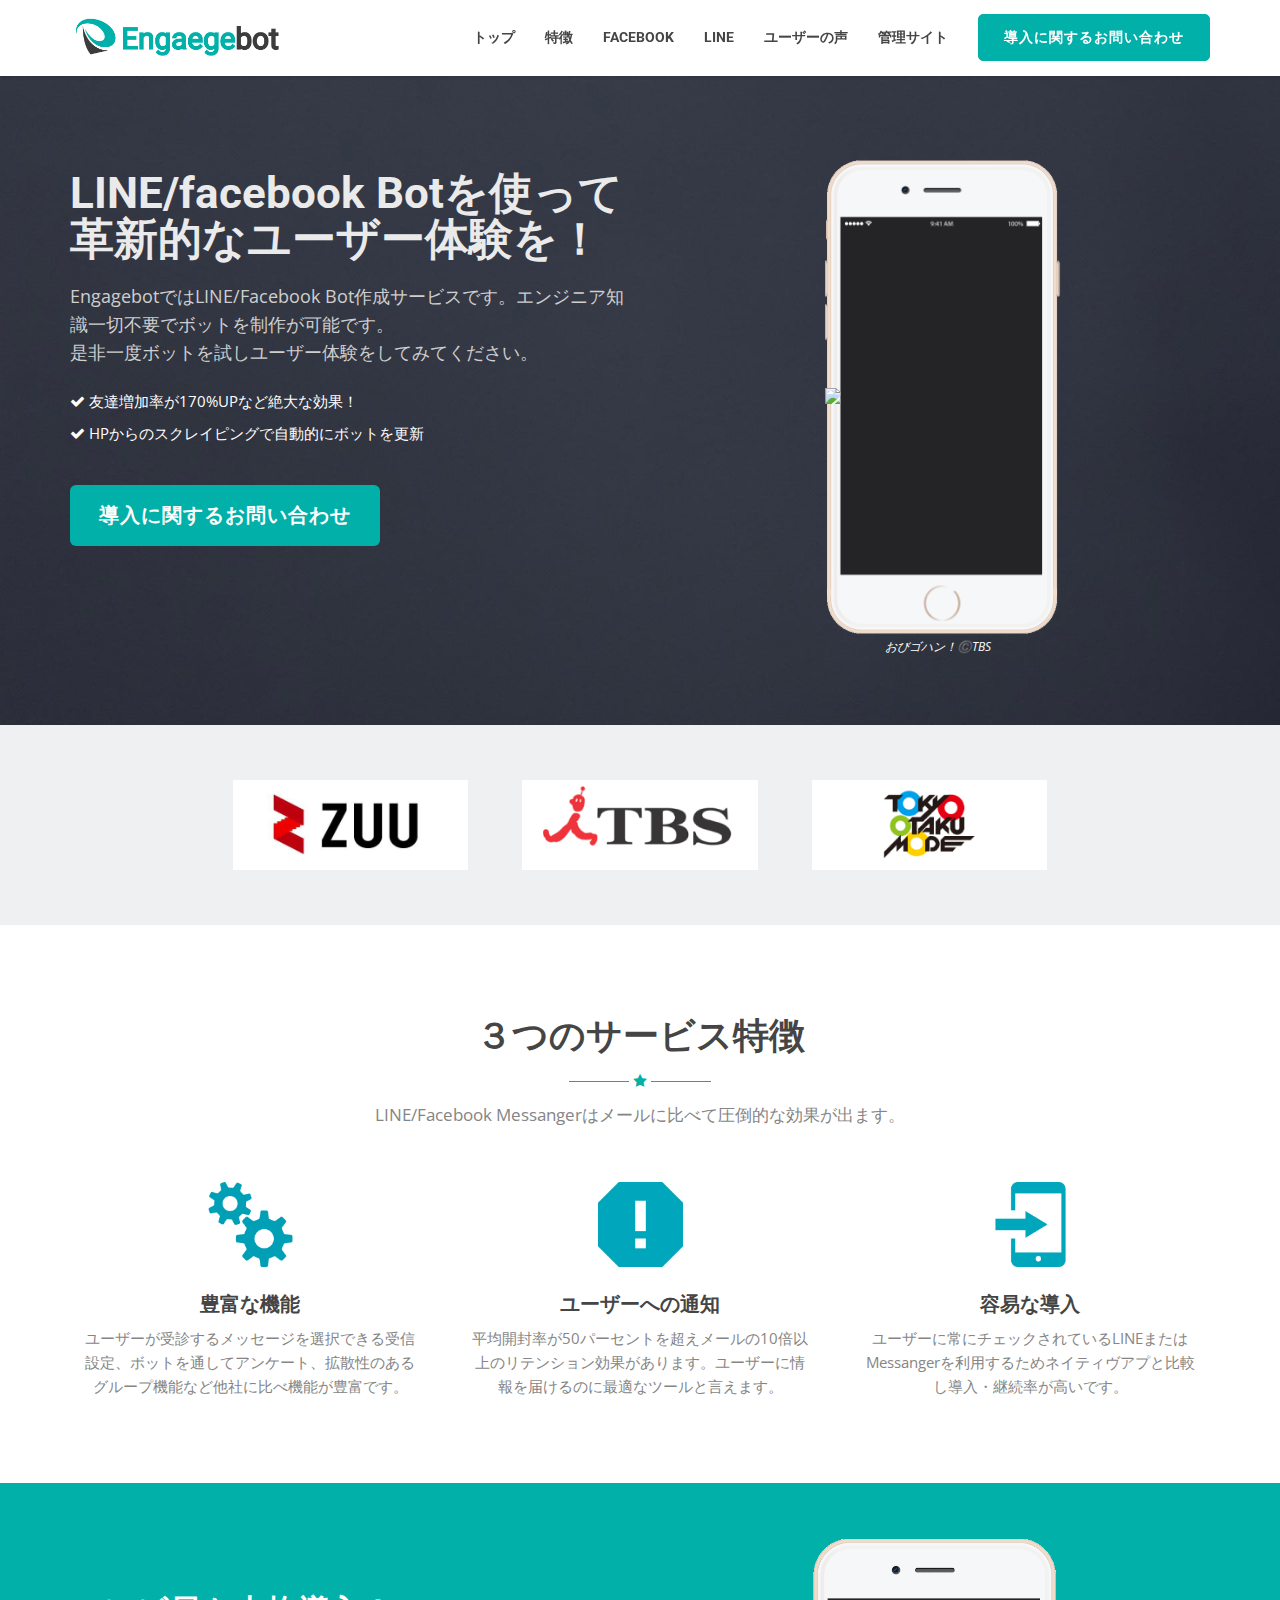
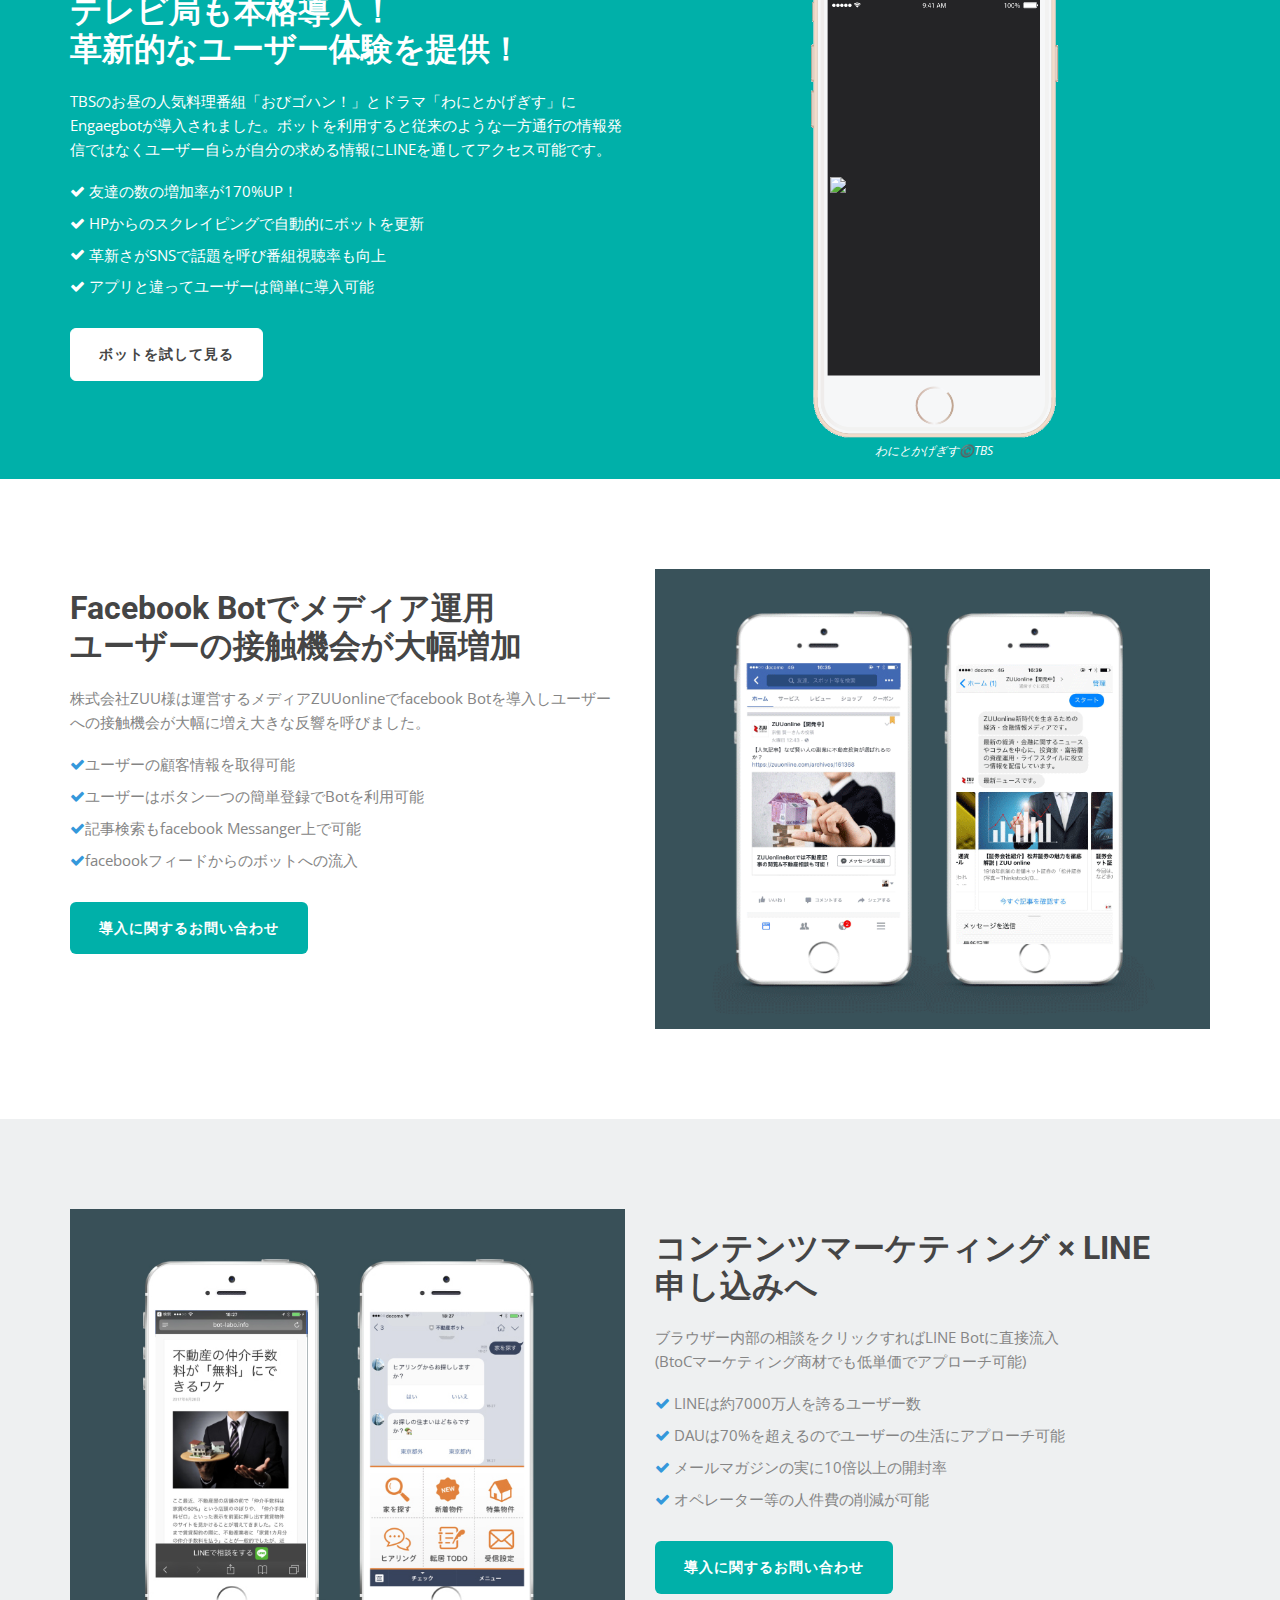
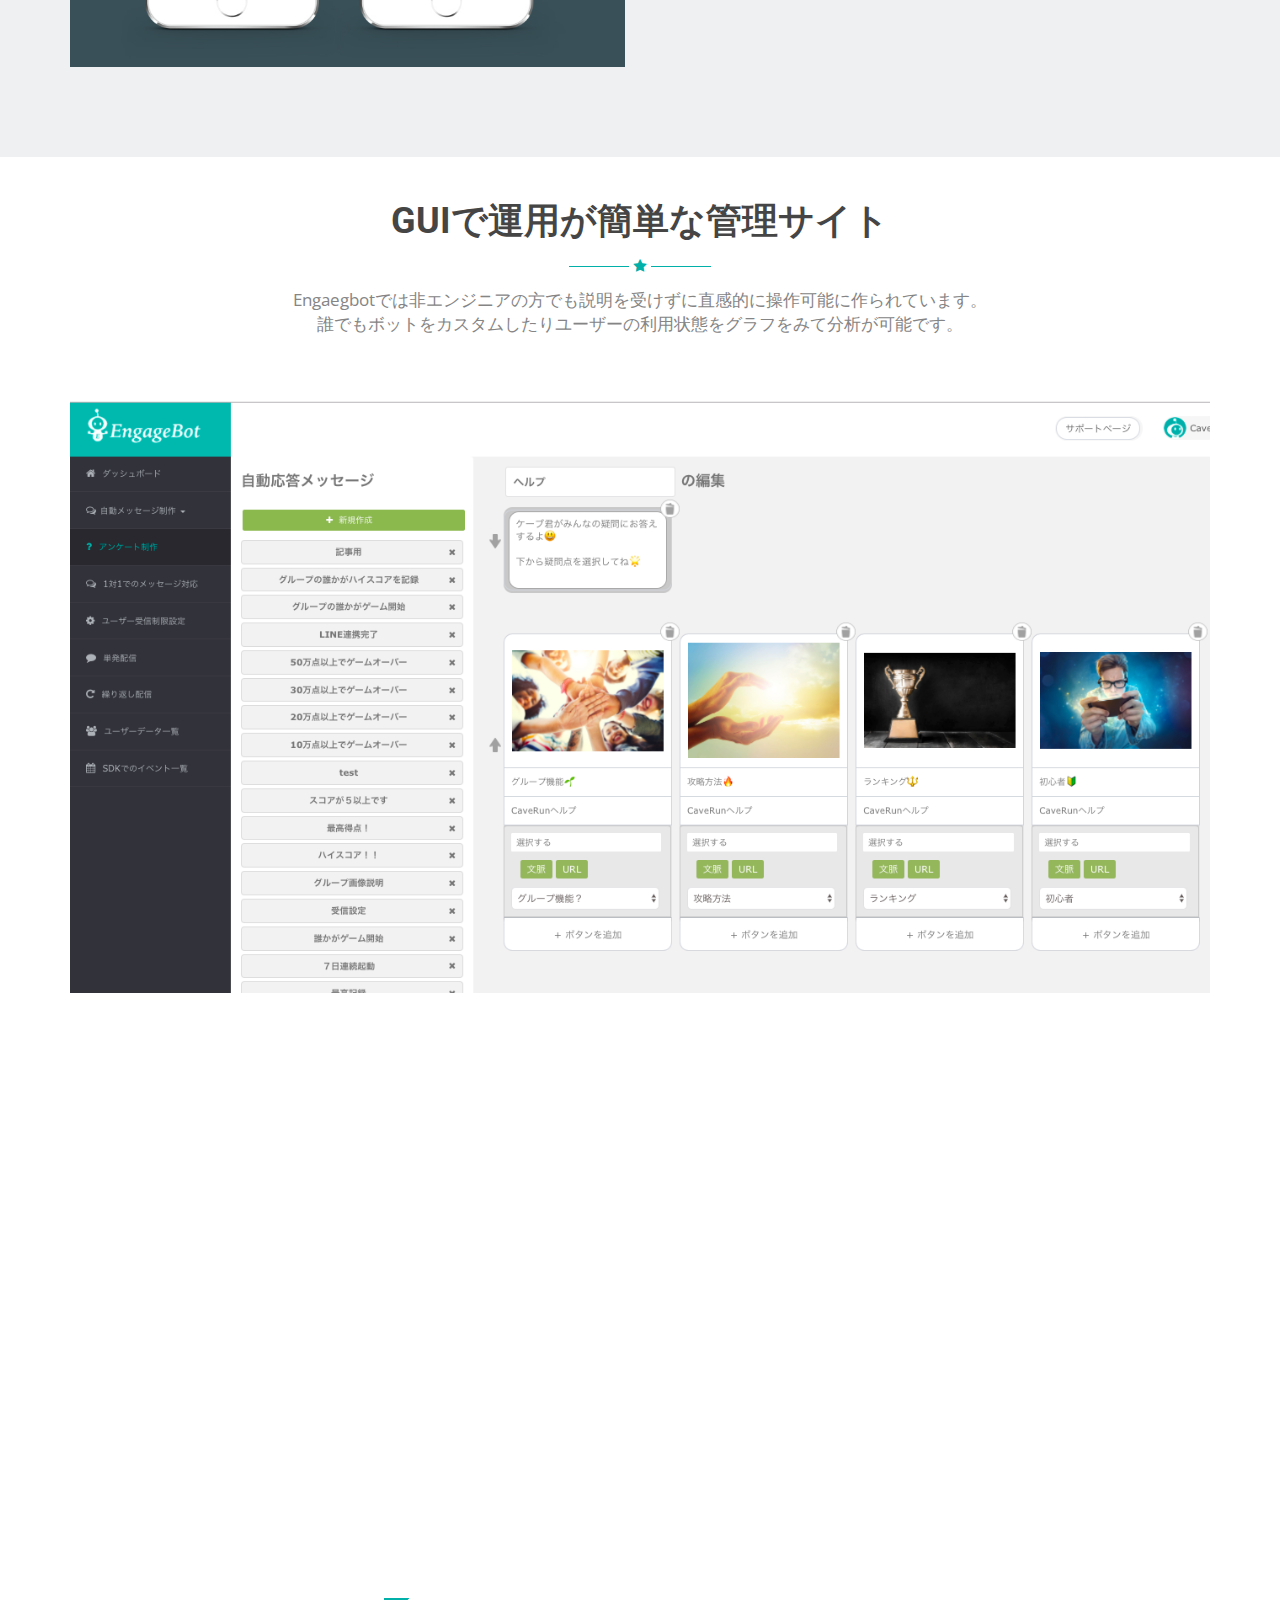
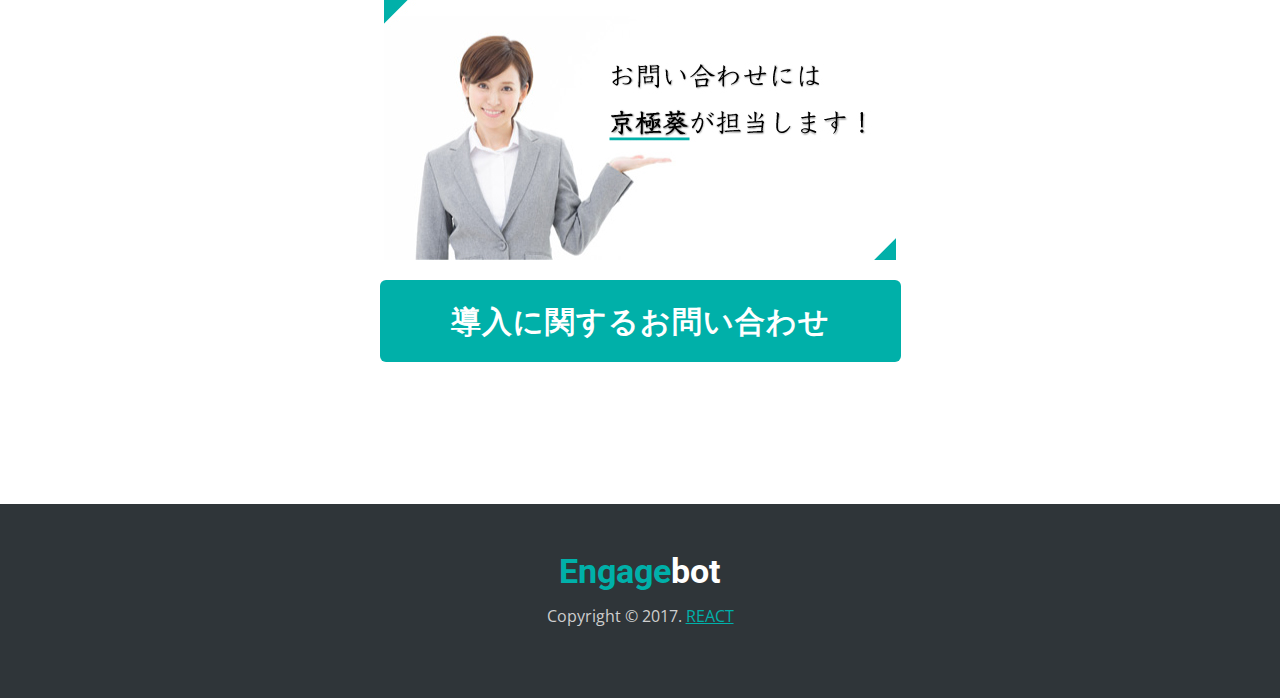
==== index.html @ c2e7efe4 "[修正]京極葵ちゃんをお問い合わせの導線に" ====
<!DOCTYPE html>
<html lang="en">

<head>
    <meta charset="utf-8">
    <meta name="viewport" content="width=device-width, initial-scale=1.0">
    <meta name="keywords" content="">
    <meta name="description" content="">

    <title>Engagebot</title>

    <!-- Loading Bootstrap -->
    <link href="css/bootstrap.css" rel="stylesheet">

    <!-- Loading Template CSS -->
    <link href="css/style.css" rel="stylesheet">
    <link href="css/animate.css" rel="stylesheet">
    <link href="css/style-magnific-popup.css" rel="stylesheet">

    <!-- Font Awesome -->
    <link href="css/fonts.css" rel="stylesheet">

    <!-- Google Fonts -->
    <link href='https://fonts.googleapis.com/css?family=Roboto:400,300,500,700,100' rel='stylesheet' type='text/css'>
    <link href='http://fonts.googleapis.com/css?family=Open+Sans:400,300,300italic,400italic,600,600italic,700' rel='stylesheet' type='text/css'>

    <!-- Font Favicon -->
    <link rel="shortcut icon" href="images/favicon.ico">

    <!-- HTML5 shim, for IE6-8 support of HTML5 elements. All other JS at the end of file. -->
    <!--[if lt IE 9]>
      <script src="js/html5shiv.js"></script>
      <script src="js/respond.min.js"></script>
    <![endif]-->

    <!--headerIncludes-->

</head>
<body>

    <!--begin loader -->
    <div id="loader">
        <div class="sk-three-bounce">
            <div class="sk-child sk-bounce1"></div>
            <div class="sk-child sk-bounce2"></div>
            <div class="sk-child sk-bounce3"></div>
        </div>
    </div>
    <!--end loader -->

    <!--begin header -->
    <header class="header">

        <!--begin nav -->
        <nav class="navbar navbar-default navbar-fixed-top">

            <!--begin container -->
            <div class="container">

                <!--begin navbar -->
                <div class="navbar-header">
                    <button data-target="#navbar-collapse-02" data-toggle="collapse" class="navbar-toggle" type="button">
                        <span class="sr-only">Toggle navigation</span>
                        <span class="icon-bar"></span>
                        <span class="icon-bar"></span>
                        <span class="icon-bar"></span>
                    </button>

                    <a href="index.html" class="navbar-brand brand scrool"><img src="images/engagebot_logo5.png" width="220px" style="margin-top:-13px;">
                      <!-- <span class="blue">Engage</span>bot -->
                    </a>
                </div>
                <div class="collapse navbar-collapse">
                    <ul class="nav navbar-nav navbar-right">
                        <li><a href="#home_wrapper">トップ</a></li>
                        <!-- <li><a href="#features">導入企業</a></li> -->
                        <li><a href="#portfolio">特徴</a></li>
                        <!-- <li><a href="#register">事例</a></li> -->
                        <li><a href="#team">Facebook</a></li>
                        <li><a href="#blog">LINE</a></li>
                        <li><a href="#services">ユーザーの声</a></li>
                        <li><a href="#pricing">管理サイト</a></li>
                        <li><a href="https://www.messenger.com/t/373547789730961"  class="purchase scrool">導入に関するお問い合わせ</a></li>
                    </ul>
                </div>
                <!--end navbar -->

            </div>
    		<!--end container -->

        </nav>
    	<!--end nav -->

    </header>
    <!--end header -->

    <!--begin home_wrapper -->




    <section id="home_wrapper" class="home-wrapper">

        <!--begin gradient_overlay -->
        <div class="gradient_overlay"></div>
        <!--end gradient_overlay -->

        <!--begin container-->
        <div class="container home-wrappe-inside">

            <!--begin row-->
            <div class="row margin-bottom-30">

                <!--begin col-md-6-->
                <div class="col-md-6 padding-top-20" style="margin-top:-25px;">

                    <h1 class="home-title wow fadeIn" data-wow-delay="0.4s" style="font-size:44px;">LINE/facebook Botを使って<br>革新的なユーザー体験を！</h1>

                    <p class="home-subtitle wow fadeIn" data-wow-delay="0.8s">
                        EngagebotではLINE/Facebook Bot作成サービスです。エンジニア知識一切不要でボットを制作が可能です。<br>
                        是非一度ボットを試しユーザー体験をしてみてください。

                    </p>
                    <ul class="features-list-dark wow fadeIn"  data-wow-delay="1.2s">
                        <li class="white"><i class="icon icon-check-mark white"></i> 友達増加率が170%UPなど絶大な効果！</li>
                        <li class="white"><i class="icon icon-check-mark white"></i> HPからのスクレイピングで自動的にボットを更新</li>

                    </ul>

                    <a href="https://www.messenger.com/t/373547789730961" class="btn btn-lg btn-blue scrool wow fadeIn" data-wow-delay="1.6s" style="font-size:20px;margin-top:10px;">導入に関するお問い合わせ</a>

                </div>
                <!--end col-md-6-->

                <!--begin col-md-6-->
                <div class="col-md-6" data-wow-delay="2s" style="margin-bottom:-20px;">
                  <div style="width:270px;margin-left:150px;">
                  　<img src="images/iphone7.png" width="245px">
                  　<img src="images/obifinalfinal.gif" width="202" style="margin-top:-500px; margin-left:20px;" >
                  　<div style="color:white;margin-top:-17px;margin-left:80px;font-style:italic;font-size:12px; ">おびゴハン！©️TBS</div>
　　　　　　　　　　</div>
<!-- <div style="">　
<img src="images/qr_obigohan.png"  width="120px" style="margin-top:340px;">
</div> -->



                  <!-- <img src="images/wani3.gif" width="180" style="margin-top:-460px; margin-left:152px;" > -->


<!-- <img src="images/woman_sumaho.jpg" width="555"> -->
<!-- <img src="images/chat_bot2.jpg" width="555"> -->
                    <!-- <iframe src="http://player.vimeo.com/video/69988283?color=fe403a&amp;title=0&amp;byline=0&amp;portrait=0" width="555" height="321" class="frame-border"></iframe> -->

                </div>
                <!--end col-md-6-->

            </div>
            <!--end row-->

        </div>
        <!--end container-->

    </section>




<section id="features">
  <div class="section-grey sponsors-padding">
        <div class="container">

            <div class="row text-center">
                <div class="col-sm-12 sponsors">
                    <img src="images/logo-zuu.jpg" class="sponsor" alt="image">
                    <img src="images/lp-c1.jpg" class="sponsor" alt="image">
                    <img src="images/lp-c3.jpg" class="sponsor" alt="image">
                </div>
            </div>
        </div>
    </div>
</section>
</div>

    <!--begin features-->
    <section id="portfolio">

      <!--begin section-white-->
      <div class="section-white small-padding-bottom">

          <!--begin container-->
          <div class="container">

                <!--begin row-->
                <div class="row margin-bottom-30">

                    <!--begin col-md-12-->
                    <div class="col-md-12 text-center">
                        <h2 class="section-title">３つのサービス特徴</h2>

                        <div class="separator_wrapper">
                            <i class="icon icon-star-two red"></i>
                        </div>

                        <p class="section-subtitle">LINE/Facebook Messangerはメールに比べて圧倒的な効果が出ます。</p>
                    </div>
                    <!--end col-md-12-->

                </div>
                <!--end row-->

                <!--begin row-->
                <div class="row">

                    <!--begin col-sm-4-->
                    <div class="col-sm-4 features-item">

                        <div class="icon-wrapper">
                            <img src="images/lp-0.png" style="width:85px;" alt="image">
                        </div>

                        <h3>豊富な機能</h3>

                        <p>ユーザーが受診するメッセージを選択できる受信設定、ボットを通してアンケート、拡散性のあるグループ機能など他社に比べ機能が豊富です。

                        </p>

                    </div>
                    <!--end col-sm-4-->

                    <!--begin col-sm-4-->
                    <div class="col-sm-4 features-item">

                        <div class="icon-wrapper">
                            <img src="images/lp-2.png" style="width:85px;" alt="image">
                        </div>

                        <h3>ユーザーへの通知</h3>

                        <p>平均開封率が50パーセントを超えメールの10倍以上のリテンション効果があります。ユーザーに情報を届けるのに最適なツールと言えます。
                        </p>

                    </div>
                    <!--end col-sm-4-->

                    <!--begin col-sm-4-->
                    <div class="col-sm-4 features-item">

                        <div class="icon-wrapper">
                            <img src="images/lp-3.png" style="width:85px;" alt="image">
                        </div>

                        <h3>容易な導入</h3>

                        <p>
                            ユーザーに常にチェックされているLINEまたはMessangerを利用するためネイティヴアプと比較し導入・継続率が高いです。
                        </p>

                    </div>
                    <!--end col-sm-4-->

                </div>
                <!--end row-->

          </div>
          <!--end container-->

      </div>
      <!--end section-white-->

    </section>
    <!--end features-->







    <!--begin section-grey -->
    <!-- <section class="section-grey">

        <div class="container">

            <div class="row">

                <div class="col-md-6">

                    <img src="images/lp-graph.jpg" class="width-100" alt="imac">

                </div>
                <div class="col-md-6 margin-top-10 margin-bottom-30">

                    <h3 class="medium-title">通常のLPはユーザーが申し込みまでにどんどん離脱していきます</h3>

                    <p>これには上述した３つの問題点が大きく関わっています。上記の問題点を解決する事でコンバージョン率を飛躍的に向上させることが可能です。</br>現在運営中のLPの下記の点をセルフチェックしてみて下さい。</p>

                    <ul class="features-list-dark">
                        <li><i class="icon icon-check-mark blue"></i> 申し込みされたユーザーの顧客管理は上手くできているか</li>
                        <li><i class="icon icon-check-mark blue"></i> 一度資料請求をしたユーザーに再度アプローチする仕組みがあるか</li>
                        <li><i class="icon icon-check-mark blue"></i> ユーザーの入力する項目は多くないか</li>
                        <li><i class="icon icon-check-mark blue"></i> ユーザーからの質問に人的リソースを使い過ぎていないか</li>
                    </ul>

                    <a href="#" class="btn btn-lg btn-blue small">問い合わせる</a>

                </div>

            </div>

        </div>

    </section> -->




    <section class="section-blue no-padding-bottom" id="home-wrapper" >
        <div class="container">
            <div class="row" style="margin-top:-40px;">
                <div class="col-md-6 margin-top-10 margin-bottom-30"　>
                    <h3 class="medium-title white"><br>テレビ局も本格導入！</br>革新的なユーザー体験を提供！</h3>
                    <p class="white">TBSのお昼の人気料理番組「おびゴハン！」とドラマ「わにとかげぎす」にEngaegbotが導入されました。ボットを利用すると従来のような一方通行の情報発信ではなくユーザー自らが自分の求める情報にLINEを通してアクセス可能です。</p>
                    <ul class="features-list-dark">
                        <li class="white"><i class="icon icon-check-mark white"></i> 友達の数の増加率が170%UP！</li>
                        <li class="white"><i class="icon icon-check-mark white"></i> HPからのスクレイピングで自動的にボットを更新</li>
                        <li class="white"><i class="icon icon-check-mark white"></i> 革新さがSNSで話題を呼び番組視聴率も向上</li>
                        <li class="white"><i class="icon icon-check-mark white"></i> アプリと違ってユーザーは簡単に導入可能</li>
                    </ul>
                    <a href="https://line.me/R/ti/p/%40obigohan" target="_blank" class="btn btn-lg btn-white small">ボットを試して見る</a>
                </div>
                <div class="col-md-6">
                    <!-- <img src="images/lp-imac.png" class="width-100" alt="imac" style="margin-top:-10px;"> -->
                    <img src="images/iphone7.png" class="width-100" style="width:258px; margin-left:150px;">
                    <img src="images/wani3.gif" width="206" style="margin-top:-530px; margin-left:175px;" >
                    <div style="color:white;margin-top:-17px;margin-left:220px;font-style:italic;font-size:12px;">わにとかげぎす©️TBS</div>
<br>
                </div>
            </div>
        </div>
    </section>



    <!-- <section class="section-white" id="team">
        <div class="container">
            <div class="row">
                <div class="col-md-6 margin-top-10 margin-bottom-30">
                    <h3 class="medium-title">新しい商材</br>Facebook AD × Messenger Bot</h3>
                    <p>Facebook広告をクリックすればMessengerBotに直接流入
(BtoBマーケティング商材でも低単価で広告可能)</p>
                    <ul class="features-list-dark">
                        <li><i class="icon icon-check-mark blue"></i>ユーザーは個人情報入力が不要で簡単に申し込み</li>
                        <li><i class="icon icon-check-mark blue"></i>ユーザーの顧客情報を獲得可能</li>
                        <li><i class="icon icon-check-mark blue"></i> 従来のメールお問い合わせと異なりすぐにユーザーの要望に対応</li>
                        <li><i class="icon icon-check-mark blue"></i> まだ浸透していない分ユーザー体験が感動に</li>
                    </ul>
                    <a href="#" class="btn btn-lg btn-blue small">導入に関するお問い合わせ</a>
                </div>
                <div class="col-md-6">
                    <img src="images/lp-facebook.jpg" class="width-100" alt="imac">
                </div>
            </div>
        </div>
    </section> -->


    <section class="section-white" id="team">
        <div class="container">
            <div class="row">
                <div class="col-md-6 margin-top-10 margin-bottom-30">
                    <h3 class="medium-title">Facebook Botでメディア運用</br>ユーザーの接触機会が大幅増加</h3>
                    <p>株式会社ZUU様は運営するメディアZUUonlineでfacebook Botを導入しユーザーへの接触機会が大幅に増え大きな反響を呼びました。</p>
                    <ul class="features-list-dark">
                        <li><i class="icon icon-check-mark blue"></i>ユーザーの顧客情報を取得可能</li>
                        <li><i class="icon icon-check-mark blue"></i>ユーザーはボタン一つの簡単登録でBotを利用可能</li>
                        <li><i class="icon icon-check-mark blue"></i>記事検索もfacebook Messanger上で可能</li>
                        <li><i class="icon icon-check-mark blue"></i>facebookフィードからのボットへの流入</li>
                    </ul>
                    <a href="https://www.messenger.com/t/373547789730961" class="btn btn-lg btn-blue small">導入に関するお問い合わせ</a>
                </div>

                <div class="col-md-6">
                    <img src="images/lp-facebook.png" class="width-100" alt="imac">
                </div>
            </div>
        </div>
    </section>









    <section class="section-grey" id="blog">

        <!--begin container-->
        <div class="container">

            <!--begin row-->
            <div class="row">

                <!--begin col-md-6-->
                <div class="col-md-6">

                    <img src="images/lp-line.jpg" class="width-100" alt="imac">

                </div>
                <!--end col-sm-6-->

                <!--begin col-md-6-->
                <div class="col-md-6 margin-top-10 margin-bottom-30">

                    <h3 class="medium-title">コンテンツマーケティング × LINE<br>申し込みへ</h3>

                    <p>ブラウザー内部の相談をクリックすればLINE Botに直接流入</br>
(BtoCマーケティング商材でも低単価でアプローチ可能)</p>

                    <ul class="features-list-dark">
                        <li><i class="icon icon-check-mark blue"></i> LINEは約7000万人を誇るユーザー数</li>
                        <li><i class="icon icon-check-mark blue"></i> DAUは70%を超えるのでユーザーの生活にアプローチ可能</li>
                        <li><i class="icon icon-check-mark blue"></i> メールマガジンの実に10倍以上の開封率</li>
                        <li><i class="icon icon-check-mark blue"></i> オペレーター等の人件費の削減が可能</li>
                    </ul>

                    <a href="https://www.messenger.com/t/373547789730961" target="_blank" class="btn btn-lg btn-blue small">導入に関するお問い合わせ</a>

                </div>
                <!--end col-sm-6-->

            </div>
            <!--end row-->

        </div>
        <!--end container-->

    </section>


















    <!--end section-grey-->

    <!--begin fun-facts -->



    <!-- 　アイコン&数字
    <div class="fun-facts-wrapper">
        <div class="image-overlay"></div>
        <div class="container fun-facts-inside">
            <div class="row">
                <div class="fun-facts-box text-center wow fadeIn" data-wow-delay="0.15s">
                    <i class="icon icon-design-pencil-rule-streamline"></i>
                    <p class="fun-facts-title"><span class="facts-numbers">1050+</span><br>Projects Completed</p>
                </div>
                <div class="fun-facts-box text-center wow fadeIn" data-wow-delay="0.3s">
                    <i class="icon icon-streamline-umbrella-weather"></i>
                    <p class="fun-facts-title"><span class="facts-numbers">217k</span><br>Happy Clients</p>
                </div>
                <div class="fun-facts-box text-center wow fadeIn" data-wow-delay="0.45s">
                    <i class="icon icon-crown-king-streamline"></i>
                    <p class="fun-facts-title"><span class="facts-numbers">1210</span><br>Design Awards</p>
                </div>
                <div class="fun-facts-box text-center wow fadeIn" data-wow-delay="0.6s">
                    <i class="icon icon-cocktail-mojito-streamline"></i>
                    <p class="fun-facts-title"><span class="facts-numbers">2137</span><br>Cups Of Coffee</p>
                </div>
                <div class="fun-facts-box text-center wow fadeIn" data-wow-delay="0.75s">
                        <i class="icon icon-speech-streamline-talk-user"></i>
                    <p class="fun-facts-title"><span class="facts-numbers">24/7</span><br>Fast Support</p>
                </div>
            </div>
        </div>
    </div> -->



    <!--end fun-facts -->

    <!--begin portfolio -->
    <!-- <section class="section-white portfolio-padding" id="portfolio">
        <div class="container">
            <div class="row margin-bottom-50">
                <div class="col-md-12 text-center">
                    <h2 class="section-title">Our Latest Work</h2>
                    <div class="separator_wrapper">
                        <i class="icon icon-star-two blue"></i>
                    </div>
                    <p class="section-subtitle">There are many variations of passages of Lorem Ipsum available, but the majority<br>have suffered alteration, by injected humour, or new randomised words.</p>
                </div>
            </div>
            <div class="row">
                <div class="col-sm-4 wow fadeIn" data-wow-delay="0.15s">
                    <div class="popup-gallery first-gallery portfolio-pic">
                        <a class="popup2" href="http://placehold.it/800x550"><img src="http://placehold.it/800x550" class="width-100" alt="pic"><span class="eye-wrapper"><i class="icon icon-cursor-move eye-icon" style="font-size: 38px;"></i></span></a>
                    </div>
                </div>
                <div class="col-sm-4 wow fadeIn" data-wow-delay="0.30s">
                    <div class="popup-gallery first-gallery portfolio-pic">
                        <a class="popup2" href="http://placehold.it/800x550"><img src="http://placehold.it/800x550" class="width-100" alt="pic"><span class="eye-wrapper"><i class="icon icon-cursor-move eye-icon" style="font-size: 38px;"></i></span></a>
                    </div>
                </div>
                <div class="col-sm-4 wow fadeIn" data-wow-delay="0.45s">
                    <div class="popup-gallery first-gallery portfolio-pic">
                        <a class="popup2" href="http://placehold.it/800x550"><img src="http://placehold.it/800x550" class="width-100" alt="pic"><span class="eye-wrapper"><i class="icon icon-cursor-move eye-icon" style="font-size: 38px;"></i></span></a>
                    </div>
                </div>
            </div>

            <div class="row">

                <div class="col-sm-4 wow fadeIn" data-wow-delay="0.60s">

                    <div class="popup-gallery first-gallery portfolio-pic">
                        <a class="popup2" href="http://placehold.it/800x550"><img src="http://placehold.it/800x550" class="width-100" alt="pic"><span class="eye-wrapper"><i class="icon icon-cursor-move eye-icon" style="font-size: 38px;"></i></span></a>
                    </div>

                </div>
                <div class="col-sm-4 wow fadeIn" data-wow-delay="0.75s">
                    <div class="popup-gallery first-gallery portfolio-pic">
                        <a class="popup2" href="http://placehold.it/800x550"><img src="http://placehold.it/800x550" class="width-100" alt="pic"><span class="eye-wrapper"><i class="icon icon-cursor-move eye-icon" style="font-size: 38px;"></i></span></a>

                    </div>
                </div>

                <div class="col-sm-4 wow fadeIn" data-wow-delay="1s">
                    <div class="popup-gallery first-gallery portfolio-pic">
                        <a class="popup2" href="http://placehold.it/800x550"><img src="http://placehold.it/800x550" class="width-100" alt="pic"><span class="eye-wrapper"><i class="icon icon-cursor-move eye-icon" style="font-size: 38px;"></i></span></a>
                    </div>
                </div>
            </div>
        </div>
    </section> -->





    <!--begin register -->
    <!-- <section class="section-blue no-padding" id="register">
        <div class="container-fluid">
            <div class="row">
                <div class="col-md-6 no-padding">
                    <img src="http://placehold.it/1250x1184" class="width-100" alt="register">
                </div>
                <div class="col-md-6 register-inner">

                    <h3 class="medium-text white">Register Your Attendance Today.</h3>

                    <p class="white">Curabitur quam etsum lacus etsumis nulat iaculis etsum vitae etsum nisle varius loremis sed feugiat ligula aliquam ets vitae dictis netsum et ipsum netsum et quia nihilse etsa illum sedit consequatur quias sit coloris.</p>

                    <p class="register_success_box" style="display:none;">We received your message and you'll hear from us soon. Thank You!</p>

                    <form id="register-form" class="register" action="php/register.php" method="post">

                        <div class="col-md-6 no-padding-left">

                            <input class="register-input white-input" required="" name="register_names" placeholder="Full Name*" type="text">
                            <input class="register-input white-input" required="" name="register_phone" placeholder="Phone Number*" type="text">

                        </div>

                        <div class="col-md-6 no-padding-left">

                            <input class="register-input white-input" required="" name="register_email" placeholder="Email Adress*" type="email">
                            <select class="register-input white-input" required="" name="register_ticket">
                                <option value="">Ticket Type*</option>
                                <option value="One Day Access">One Day Access</option>
                                <option value="Two Days Access">Two Days Access</option>
                                <option value="Three Days Access">Three Days Access</option>
                            </select>

                        </div>

                        <input value="Register Now" class="register-submit" type="submit">

                    </form>

                    <p class="white italic">*We process the payment via a secure gateway.</p>

                </div>

            </div>

        </div>

    </section> -->

    <!--begin team -->
    <!-- <section class="section-white small-padding-bottom" id="team">
        <div class="container">
            <div class="row margin-bottom-50">
                <div class="col-md-10 col-md-offset-1 text-center">
                    <h2 class="section-title">Meet Our Amazing Team</h2>

                    <div class="separator_wrapper">
                        <i class="icon icon-star-two blue"></i>
                    </div>

                    <p class="section-subtitle">There are many variations of passages of Lorem Ipsum available, but the majority<br>have suffered alteration, by injected humour, or new randomised words.</p>
                </div>
            </div>
            <div class="row">

                <div id="myCarousel" class="carousel carousel1 slide margin-bottom-40" data-interval="false">
                    <div class="carousel-inner">

                        <div class="item active">

                            <div class="col-sm-4 team-item">

                                <div class="team-popup">

                                    <img src="http://placehold.it/800x800" class="width-100" alt="pic">

                                    <div class="team-popup-overlay">

                                        <div class="team-icon">

                                            <a href="#">
                                                <i class="icon icon-twitter"></i>
                                            </a>

                                            <a href="#">
                                                <i class="icon icon-facebook"></i>
                                            </a>

                                            <a href="#">
                                                <i class="icon icon-pinterest"></i>
                                            </a>

                                            <a href="#">
                                                <i class="icon icon-youtube"></i>
                                            </a>

                                        </div>

                                    </div>

                                </div>

                                <div class="team-box">

                                    <h3>Joanna Hawkins</h3>

                                    <p class="team-info">Graphic Designer</p>

                                </div>

                            </div>

                            <div class="col-sm-4 team-item">

                                <div class="team-popup">

                                    <img src="http://placehold.it/800x800" class="width-100" alt="pic">

                                    <div class="team-popup-overlay">

                                        <div class="team-icon">

                                            <a href="#">
                                                <i class="icon icon-twitter"></i>
                                            </a>

                                            <a href="#">
                                                <i class="icon icon-facebook"></i>
                                            </a>

                                            <a href="#">
                                                <i class="icon icon-pinterest"></i>
                                            </a>

                                            <a href="#">
                                                <i class="icon icon-youtube"></i>
                                            </a>

                                        </div>

                                    </div>

                                </div>

                                <div class="team-box">

                                    <h3>Johnatan Smiths</h3>

                                    <p class="team-info">SEO Specialist</p>

                                </div>

                            </div>

                            <div class="col-sm-4 team-item">

                                <div class="team-popup">

                                    <img src="http://placehold.it/800x800" class="width-100" alt="pic">

                                    <div class="team-popup-overlay">

                                        <div class="team-icon">

                                            <a href="#">
                                                <i class="icon icon-twitter"></i>
                                            </a>

                                            <a href="#">
                                                <i class="icon icon-facebook"></i>
                                            </a>

                                            <a href="#">
                                                <i class="icon icon-pinterest"></i>
                                            </a>

                                            <a href="#">
                                                <i class="icon icon-youtube"></i>
                                            </a>

                                        </div>

                                    </div>

                                </div>
                                <div class="team-box">

                                    <h3>Richard Johanson</h3>

                                    <p class="team-info">Web Developer</p>

                                </div>


                            </div>

                        </div>

                        <div class="item">

                            <div class="col-sm-4 team-item">

                                <div class="team-popup">

                                    <img src="http://placehold.it/800x800" class="width-100" alt="pic">

                                    <div class="team-popup-overlay">

                                        <div class="team-icon">

                                            <a href="#">
                                                <i class="icon icon-twitter"></i>
                                            </a>

                                            <a href="#">
                                                <i class="icon icon-facebook"></i>
                                            </a>

                                            <a href="#">
                                                <i class="icon icon-pinterest"></i>
                                            </a>

                                            <a href="#">
                                                <i class="icon icon-youtube"></i>
                                            </a>

                                        </div>

                                    </div>

                                </div>
                                <div class="team-box">

                                    <h3>Christina Hawkins</h3>

                                    <p class="team-info">Graphic Designer</p>

                                </div>

                            </div>

                            <div class="col-sm-4 team-item">

                                <div class="team-popup">

                                    <img src="http://placehold.it/800x800" class="width-100" alt="pic">

                                    <div class="team-popup-overlay">

                                        <div class="team-icon">

                                            <a href="#">
                                                <i class="icon icon-twitter"></i>
                                            </a>

                                            <a href="#">
                                                <i class="icon icon-facebook"></i>
                                            </a>

                                            <a href="#">
                                                <i class="icon icon-pinterest"></i>
                                            </a>

                                            <a href="#">
                                                <i class="icon icon-youtube"></i>
                                            </a>

                                        </div>

                                    </div>

                                </div>

                                <div class="team-box">

                                    <h3>Richard Johanson</h3>

                                    <p class="team-info">SEO Specialist</p>

                                </div>


                            </div>

                            <div class="col-sm-4 team-item">


                                <div class="team-popup">

                                    <img src="http://placehold.it/800x800" class="width-100" alt="pic">

                                    <div class="team-popup-overlay">

                                        <div class="team-icon">

                                            <a href="#">
                                                <i class="icon icon-twitter"></i>
                                            </a>

                                            <a href="#">
                                                <i class="icon icon-facebook"></i>
                                            </a>

                                            <a href="#">
                                                <i class="icon icon-pinterest"></i>
                                            </a>

                                            <a href="#">
                                                <i class="icon icon-youtube"></i>
                                            </a>

                                        </div>

                                    </div>

                                </div>


                                <div class="team-box">

                                    <h3>Alexandra Smiths</h3>

                                    <p class="team-info">Web Developer</p>

                                </div>


                            </div>


                        </div>

                    </div>

                    <ol class="carousel-indicators">
                        <li data-target="#myCarousel" data-slide-to="0" class="active"></li>
                        <li data-target="#myCarousel" data-slide-to="1"></li>
                    </ol>

                </div>

            </div>

        </div>


    </section> -->
    <!--end team-->



    <!-- <div class="section-testimonials" id="services">
        <div class="container testimonials-wrapper">
            <div class="row">
                <div class="col-sm-5">
                    <div class="testimonials-info">
                        <img src="http://placehold.it/200x200" class="author-pic" alt="John Doe">
                        <p class="author-name">田中太郎<br><span>株式会社◯◯</span></p>
                    </div>
                </div>
                <div class="col-sm-7">
                    <p class="testimonials-text">弊社でボットの導入を検討し各社の資料を問い合わせたのですがEngagebotが1番多機能で質も良く導入を決めました。ユーザーからの反響の声も凄いです。</p>
                </div>
            </div>
        </div>
    </div> -->


    <!--begin services-->
    <section id="pricing">

      <!--begin section-grey-->
      <div class=" small-padding-bottom">

          <!--begin container-->
          <div class="container">

                <!--begin row-->
                <div class="row margin-bottom-30">

                    <!--begin col-md-12-->
                    <div class="col-md-12 text-center">
                        <h2 class="section-title">
</br>GUIで運用が簡単な管理サイト
                          </h2>

                        <div class="separator_wrapper">
                            <i class="icon icon-star-two red"></i>
                        </div>

                        <p class="section-subtitle">Engaegbotでは非エンジニアの方でも説明を受けずに直感的に操作可能に作られています。<br>誰でもボットをカスタムしたりユーザーの利用状態をグラフをみて分析が可能です。</p>
                    </div>
                    <!--end col-md-12-->

                </div>
                <!--end row-->

                <!--begin row-->
                <div class="row">

                    <!--begin col-md-12-->
                    <div class="col-md-12 text-center margin-top-20 margin-bottom-40">
                        <img src="images/lp-kanri.png" class="width-100" alt="imac">
                    </div>
                    <!--end col-md-12-->

                    <!--begin col-md-4-->
                    <div class="col-sm-6 col-md-4 services-item wow fadeIn" data-wow-delay="0.15s">

                        <!--begin popup image -->
                        <div class="services-icon">
                            <i class="icon icon-design-pencil-rule-streamline"></i>
                        </div>
                        <!--end popup image -->

                        <!--begin service-inner-->
                        <div class="services-text">
                            <h4>エンジニア知識一切不要</h4>
                            <p>非エンジニアの方でもシステムを使えるように設計がされています。またマニュアル不要で直感的に分かるUIとなっています。</p>
                        </div>
                        <!--end service-inner-->

                    </div>
                    <!--end col-md-4-->

                    <!--begin col-md-4-->
                    <div class="col-sm-6 col-md-4 services-item wow fadeIn" data-wow-delay="0.3s">

                        <!--begin popup image -->
                        <div class="services-icon">
                            <i class="icon icon-settings-streamline-2"></i>
                        </div>
                        <!--end popup image -->

                        <!--begin service-inner-->
                        <div class="services-text">
                            <h4>自在にカスタム可能</h4>
                            <p>従来システム変更は難しいと思われがちですがEngagebotでは簡単にシステムの変更を行うことが可能となっています。</p>
                        </div>
                        <!--end service-inner-->

                    </div>
                    <!--end col-md-4-->

                    <!--begin col-md-4-->
                    <div class="col-sm-6 col-md-4 services-item wow fadeIn" data-wow-delay="0.45s">

                        <!--begin popup image -->
                        <div class="services-icon">
                            <i class="icon icon-arrow-streamline-target"></i>
                        </div>
                        <!--end popup image -->

                        <!--begin service-inner-->
                        <div class="services-text">
                            <h4>日夜機能改修</h4>
                            <p>Engagebotはより良いサービスになるように日夜改修を行っています。そのため常に最先端かつ洗礼されたBot作りが可能です。</p>
                        </div>
                        <!--end service-inner-->

                    </div>
                    <!--end col-md-4-->

                    <!--begin col-md-4-->
                    <div class="col-sm-6 col-md-4 services-item wow fadeIn" data-wow-delay="0.6s">

                        <!--begin popup image -->
                        <div class="services-icon">
                            <i class="icon icon-streamline-umbrella-weather"></i>
                        </div>
                        <!--end popup image -->

                        <!--begin service-inner-->
                        <div class="services-text">
                            <h4>サーバーが安定している</h4>
                            <p>TV番組の案件も受けているため大幅なトラフィックに耐えられるサーバー設計を行なっており安定したサービス運営が可能です。</p>
                        </div>
                        <!--end service-inner-->

                    </div>
                    <!--end col-md-4-->

                    <!--begin col-md-4-->
                    <div class="col-sm-6 col-md-4 services-item wow fadeIn" data-wow-delay="0.75s">

                        <!--begin popup image -->
                        <div class="services-icon">
                            <i class="icon icon-receipt-shopping-streamline"></i>
                        </div>
                        <!--end popup image -->

                        <!--begin service-inner-->
                        <div class="services-text">
                            <h4>データ分析可能</h4>
                            <p>ダッシュボードで各種グラフが見えるので瞬時に運営中のボットの状態を知りボットをカスタマイズすることが可能です。</p>
                        </div>
                        <!--end service-inner-->

                    </div>
                    <!--end col-md-4-->

                    <!--begin col-md-4-->
                    <div class="col-sm-6 col-md-4 services-item wow fadeIn" data-wow-delay="0.9s">

                        <!--begin popup image -->
                        <div class="services-icon">
                            <i class="icon icon-speech-streamline-talk-user"></i>
                        </div>
                        <!--end popup image -->

                        <!--begin service-inner-->
                        <div class="services-text">
                            <h4>サポートが充実</h4>
                            <p>ヘルプ機能の拡充を行なっておりヘルプ用のボットも制作しているので困った際も迅速に問題解決を計れます。</p>
                        </div>
                        <!--end service-inner-->

                    </div>
                    <!--end col-md-4-->

                </div>
                <!--end row-->

          </div>
          <!--end container-->

      </div>
      <!--end section-grey-->

    </section>
    <!--end services-->










    <!--begin image-section -->
    <section class="image-section">

        <!--begin image-overlay -->
        <div class="image-overlay"></div>
        <!--end image-overlay -->

        <!--begin container-->
        <div class="container image-section-inside">

            <!--begin row-->
            <div class="row">

                <!--begin col-md-6-->
                <div class="col-md-10 col-md-offset-1 text-center margin-top-110 margin-bottom-140">

                    <h2 class="large-title white">興味を持たれた方は是非お問い合わせを！</h2>

                    <p class="section-subtitle white">詳細情報をfacebookBotを通して閲覧可能です。</p>
                    <img src="images/kyogoku.jpg">

                    <a href="https://www.messenger.com/t/373547789730961" class="btn btn-lg btn-blue margin-top-20 scrool final">導入に関するお問い合わせ</a><br>
                </div>
                <!--end col-md-6-->

            </div>
            <!--end row-->

        </div>
        <!--end container-->

    </section>
    <div class="ma"></div>


    <!--end image-section -->

    <!--begin blog -->
    <!-- <section class="section-white" id="blog">
        <div class="container">

            <div class="row margin-bottom-50">

                <div class="col-md-10 col-md-offset-1 text-center">
                    <h2 class="section-title">Our Latest News</h2>

                    <div class="separator_wrapper">
                        <i class="icon icon-star-two blue"></i>
                    </div>

                    <p class="section-subtitle">There are many variations of passages of Lorem Ipsum available, but the majority<br>have suffered alteration, by injected humour, or new randomised words.</p>
                </div>

            </div>

            <div class="row">

                <div class="col-sm-4">

                    <div class="blog-item">
                        <div class="popup-wrapper">
                            <div class="popup-gallery">
                                <a href="#"><img src="http://placehold.it/800x550" class="width-100" alt="pic"><span class="eye-wrapper2"><i class="icon icon-link eye-icon"></i></span></a>
                            </div>
                        </div>

                        <div class="blog-item-inner">

                            <h3 class="blog-title"><a href="#">Affinity Designer Quick Start</a></h3>

                            <a href="#" class="blog-icons"><i class="icon icon-user"></i> Paul Smith</a>

                            <a href="#" class="blog-icons last"><i class="icon icon-tags"></i> WordPress</a>

                            <p>Quis autem velis etis reprehender etims quiste voluptate velite esse quam nihil etsa illum sedit consequatur quias quiste varias netsum.</p>

                            <a href="#" class="btn btn-lg btn-small-blue scrool">Read More!</a>

                        </div>

                    </div>

                </div>

                <div class="col-sm-4">

                    <div class="blog-item">

                        <div class="popup-wrapper">
                            <div class="popup-gallery">
                                <a href="#"><img src="http://placehold.it/800x550" class="width-100" alt="pic"><span class="eye-wrapper2"><i class="icon icon-link eye-icon"></i></span></a>
                            </div>
                        </div>

                        <div class="blog-item-inner">

                            <h3 class="blog-title"><a href="#">Solid HTML Form Structure</a></h3>

                            <a href="#" class="blog-icons"><i class="icon icon-user"></i> By John Doe</a>

                            <a href="#" class="blog-icons last"><i class="icon icon-tags"></i> Marketing</a>

                            <p>Quis autem velis etis reprehender etims quiste voluptate velite esse quam nihil etsa illum sedit consequatur quias quiste varias netsum.</p>

                            <a href="#" class="btn btn-lg btn-small-blue scrool">Read More!</a>

                        </div>
                    </div>

                </div>

                <div class="col-sm-4">
                    <div class="blog-item">

                        <div class="popup-wrapper">
                            <div class="popup-gallery">
                                <a href="#"><img src="http://placehold.it/800x550" class="width-100" alt="pic"><span class="eye-wrapper2"><i class="icon icon-link eye-icon"></i></span></a>
                            </div>
                        </div>

                        <div class="blog-item-inner">

                            <h3 class="blog-title"><a href="#">New WordPress Theme</a></h3>

                            <a href="#" class="blog-icons"><i class="icon icon-user"></i> By John Doe</a>

                            <a href="#" class="blog-icons last"><i class="icon icon-tags"></i> Design</a>

                            <p>Quis autem velis etis reprehender etims quiste voluptate velite esse quam nihil etsa illum sedit consequatur quias quiste varias netsum.</p>

                            <a href="#" class="btn btn-lg btn-small-blue scrool">Read More!</a>

                        </div>

                    </div>

                </div>

            </div>

        </div>

    </section> -->






    <!--begin testimonials -->


    <!-- <section class="section-white medium-padding">

        <div class="container">

            <div class="row">

                <div class="col-md-6 margin-top-30 margin-bottom-30">

                    <iframe src="http://player.vimeo.com/video/69988283?title=0&amp;byline=0&amp;portrait=0" height="312" width="555"></iframe>

                </div>

                <div class="col-md-6 margin-top-35 margin-bottom-30">

                    <h3 class="medium-title">Watch the video presentation.</h3>

                    <p>Nemo enim ipsam voluptatem quia voluptas sit aspernatur aut odit aut fugit, sed quia magni dolores eos qui ratione sequi nesciunt. Neque porro quisquam est, qui ipsum quiaim netsum. Consequuntur sequimagni.</p>

                    <p>Consequuntur magni netsum es qui ratione sequi nesciunt. Neque vetim quisquat, quia voluptas quistri ipsum quiaim  magni eti ratione.</p>

                    <a href="#" class="btn btn-lg btn-blue small margin-top-10">Discover More</a>

                </div>

            </div>

        </div>

    </section> -->

    <!--begin section-grey-->
    <!-- <div class="section-grey sponsors-padding-small">


            <div class="row text-center">

                <div class="col-sm-12 sponsors">
                    <img src="images/partner2.png" class="sponsor" alt="image">
                    <img src="images/partner1.png" class="sponsor" alt="image">
                    <img src="images/partner3.png" class="sponsor" alt="image">
                    <img src="images/partner5.png" class="sponsor" alt="image">
                    <img src="images/partner4.png" class="sponsor" alt="image">
                </div>

            </div>

        </div>

    </div> -->
    <!--end section-grey-->





    <!--begin section-blue -->
    <!-- <section class="section-blue no-padding-bottom">

        <div class="container">

            <div class="row">

                <div class="col-md-6 margin-top-10 margin-bottom-30">

                    <h3 class="medium-title white">Design &amp; style should always work toward making you feel good.</h3>

                    <p class="white">Nemo enim ipsam voluptatem quia voluptas sit aspernatur netsum lorem fugit, sed quia magni dolores eos qui ratione sequi nesciunt. Neque et poris ratione sequi enim ipsam voluptatem quia volupti tempor ante netsum quia magni.</p>

                    <ul class="features-list-dark">
                        <li class="white"><i class="icon icon-check-mark white"></i> Netsum est, qui ipsum quiaim netsum sequi net tempor.</li>
                        <li class="white"><i class="icon icon-check-mark white"></i> Etiam tempor ante acu ipsum finibus, atimus urnas.</li>
                        <li class="white"><i class="icon icon-check-mark white"></i> Atimus urnas netsudat, qui ipsum quiaim netsum.</li>
                        <li class="white"><i class="icon icon-check-mark white"></i> Etiam tempor ante acum ipsum et finibus.</li>
                    </ul>

                    <a href="#" class="btn btn-lg btn-white small">Discover More</a>

                </div>
                <div class="col-md-6">

                    <img src="images/imac.png" class="width-100" alt="imac">

                </div>

            </div>

        </div>

    </section> -->
    <!--end section-blue-->

    <!--begin col-md-4 -->

    <!--end section-white-->

    <!--begin contact -->

    <!--end contact-->

    <!--begin footer -->


    <div class="footer">

        <!--begin container -->
        <div class="container">

            <!--begin row -->
            <div class="row">

                <!--begin col-md-12 -->
                <div class="col-md-12 text-center">

                    <!--begin copyright -->
                    <div class="copyright">

                        <p class="footer-logo"><span style="color:#00b0a9;">Engage</span>bot</p>
                        <p>Copyright © 2017. <a href="http://react.tokyo">REACT</a></p>

                    </div>
                    <!--end copyright -->

                    <!--begin footer_social -->

                    <!--end footer_social -->

                </div>
                <!--end col-md-6 -->

            </div>
            <!--end row -->

        </div>
        <!--end container -->

    </div>
    <!--end footer -->


    <!-- Load JS here for greater good =============================-->
    <script src="js/jquery-1.11.3.min.js"></script>
    <script src="js/bootstrap.min.js"></script>
    <script src="js/jquery.magnific-popup.min.js"></script>
    <script src="js/jquery.nav.js"></script>
    <script src="js/jquery.scrollTo-min.js"></script>
    <script src="js/SmoothScroll.js"></script>
    <script src="js/wow.js"></script>
    <script src="js/custom.js"></script>
    <script src="js/plugins.js"></script>


</body></html>
---- css/style.css ----
/*
Template Name: BeSmart - Startup Landing Page Template
Author URI: http://themeforest.net/user/bogdan_09
Author Name: Bogdan
Version: 1.0
*/


/* --- TABLE OF CONTENT

01. GENERAL LAYOUT
02. FOOTER
03. HOME
04. SERVICES
05. NEWSLETTER
06. TEAM
07. BLOG
08. REGISTER
09. PRICING
10. CONTACT
11. OTHER STYLES
		1. Buttons
		2. Partners
		3. Navigation
		4. Fun Facts
		5. Testimonials
		6. Background Image
		7. Page Loader
12. MOBILE DEVICES

--- */

/* ========================================================== */
/* 			            01. GENERAL LAYOUT                    */
/* ========================================================== */

.no-padding{
	padding:0;
}

.no-padding-left{
	padding-left:0;
}

.no-padding-right{
	padding-left:0;
}

.small-padding-left{
	padding-left:5px;
}

.small-padding-right{
	padding-right:5px;
}

ul, ol { list-style: none; list-style-image: none; margin: 0; padding: 0;
	color:#858585;
	font-size: 14px;
	line-height:24px;
	margin-bottom:20px;
}

ul li, ol li{
	font-size: 14px;
	line-height: 28px;
}

ul li i{
	vertical-align: middle;
}

ul.features-list-dark{
	display: inline-block;
}

ul.features-list-dark li{
	float:left;
	font-size:15px;
	line-height:28px;
	margin:1px 0;
}

ul.features-list li{
	float:left;
	font-size:15px;
	line-height:24px;
	margin:12px 0;
}
ul.features-list li img{
	max-width:55px;
	margin-right:20px;
	float:left;
}

p {
	font-size: 15px;
	line-height: 24px;
	font-weight: 400;
	color: #858585;
	margin-bottom:15px;
}

a,
a:hover,
a:focus {
	text-decoration: none;
	outline: 0;
}

h1,
h2,
h3,
h4,
h5,
h6 {
  font-family: 'Roboto', sans-serif;
  font-weight: 700;
  line-height: 1.2;
  margin-bottom:20px;
  color: #454545;
}

h1 {
	font-size: 42px;
}

h2 {
	font-size: 34px;
}

h3 {
	font-size: 28px;
}

h4 {
	font-size: 24px;
}

h5 {
	font-size: 20px;
}

h6 {
	font-size: 18px;
}

h2.section-title{
	font-size:36px;
	margin:0 0 15px 0;
}

h2.section-title.grey{
	color:#ddd;
}

h2.large-title{
	margin-bottom: 15px;
	font-size: 40px;
	font-weight: 500;
}

p.section-subtitle{
	font-size:17px;
}

p.section-subtitle.grey{
	color:#bbb;
}

.separator_wrapper, .separator_wrapper_white {
	margin-bottom:10px;
}

.separator_wrapper::after, .separator_wrapper::before {
	background-color: #00b0a9;
	display: inline-block;
	vertical-align: middle;
	content: "";
	width: 60px;
	height: 1px;
	margin-top: -6px;
}

.separator_wrapper_white::after, .separator_wrapper_white::before {
	background-color: #ddd;
	display: inline-block;
	vertical-align: middle;
	content: "";
	width: 60px;
	height: 1px;
	margin-top: -6px;
}

h3.medium-title {
	font-size: 32px;
	margin-top:10px;
}

iframe{
	max-width:100%;
	border:none;
}

.width-100 {
	width: 100%;
}

.medium {
	font-weight: 400;
}

.bold {
	font-weight: 700;
}

.lyla {
    color: #9E5FBA;
}

.green {
    color: #16A085;
}

.blue {
    color: #3498db;
}

.red{
	color:#00b0a9;
}
.grey{
	color:#ddd;
}

.white{
	color:#fff;
}

.section-white{
	background-color:#fff;
	padding:90px 0;
}

.section-grey{
	background-color: #eef0f1;
	padding:90px 0;
}

.section-grey.small-padding, .section-white.small-padding{
	padding:40px 0;
}

.section-grey.medium-padding, .section-white.medium-padding, .section-dark.medium-padding{
	padding:60px 0;
}

.section-grey.no-padding-bottom, .section-white.no-padding-bottom, .section-dark.no-padding-bottom, .section-blue.no-padding-bottom{
	padding:90px 0 0 0;
}

.section-grey.small-padding-bottom, .section-white.small-padding-bottom, .section-dark.small-padding-bottom, .section-blue.small-padding-bottom{
	padding:90px 0 60px 0;
}

.section-grey.no-padding, .section-white.no-padding, .section-dark.no-padding, .section-blue.no-padding{
	padding:0;
}

.section-white.about-padding{
	padding:85px 0 100px 0;
}

.section-dark.portfolio-padding{
	padding:60px 0 75px 0;
}

.section-dark{
	background-color:#393f43;
	padding:90px 0;
}

.section-blue{
	background-color:#00b0a9;
	padding:90px 0;
}

/* margin and padding classes */

.margin-right-25 {
	margin-right: 25px !important;
}


.margin-top-110 {
	margin-top: 110px !important;
}

.margin-top-100 {
	margin-top: 100px !important;
}

.margin-top-90 {
	margin-top: 90px !important;
}

.margin-top-80 {
	margin-top: 80px !important;
}

.margin-top-60 {
	margin-top: 60px !important;
}

.margin-top-50 {
	margin-top: 50px !important;
}

.margin-top-40 {
	margin-top: 40px !important;
}

.margin-top-35 {
	margin-top: 35px !important;
}

.margin-top-30 {
	margin-top: 30px !important;
}

.margin-top-20 {
	margin-top: 20px !important;
}

.margin-top-10 {
	margin-top: 10px !important;
}

.margin-top-5 {
	margin-top: 5px !important;
}

.margin-bottom-0 {
	margin-bottom: 0px !important;
}

.margin-bottom-10 {
	margin-bottom: 10px !important;
}

.margin-bottom-20 {
	margin-bottom: 20px !important;
}

.margin-bottom-30 {
	margin-bottom: 30px !important;
}

.margin-bottom-40 {
	margin-bottom: 40px !important;
}

.margin-bottom-50 {
	margin-bottom: 50px !important;
}

.margin-bottom-60 {
	margin-bottom: 60px !important;
}

.margin-bottom-70 {
	margin-bottom: 70px !important;
}

.margin-bottom-80 {
	margin-bottom: 80px !important;
}

.margin-bottom-100 {
	margin-bottom: 100px !important;
}

.margin-bottom-120 {
	margin-bottom: 120px !important;
}

.margin-bottom-130 {
	margin-bottom: 120px !important;
}

.margin-bottom-140 {
	margin-bottom: 140px !important;
}

.padding-top-0 {
	padding-top: 0px !important;
}

.padding-top-20 {
	padding-top: 20px !important;
}

.padding-top-25 {
	padding-top: 25px !important;
}

.padding-top-30 {
	padding-top: 30px !important;
}

.padding-top-40 {
	padding-top: 40px !important;
}

.padding-top-45 {
	padding-top: 45px !important;
}

.padding-top-50 {
	padding-top: 50px !important;
}
.padding-top-60 {
	padding-top: 60px !important;
}

.padding-top-70 {
	padding-top: 70px !important;
}

.padding-top-80 {
	padding-top: 80px !important;
}

.padding-top-100 {
	padding-top: 180px !important;
}

.padding-bottom-60 {
	padding-bottom: 60px !important;
}

.padding-bottom-70 {
	padding-bottom: 70px !important;
}

.padding-bottom-0 {
	padding-bottom: 0px !important;
}

.margin-top-0 {
	margin-top: 0px !important;
}

/* carousel */
.carousel.carousel1 .carousel-indicators {
	position: inherit;
	right: 0px;
}

.carousel.carousel1 .item .lead {
	font-size: 20px;
}

.carousel.carousel1 .carousel-indicators li {
	background-color: #e0e0e0;
	width: 16px;
	height: 16px;
}

.carousel.carousel1 .carousel-indicators li.active {
	background-color: #00b0a9;
}

.carousel.carousel3 .carousel-indicators {
	position: inherit;
	right: 0px;
}

.carousel.carousel3 .item .lead {
	font-size: 20px;
}

.carousel.carousel3 .carousel-indicators li {
	background-color: #f9f9f9;
	width: 16px;
	height: 16px;
}

.carousel.carousel3 .carousel-indicators li.active {
	background-color: #00b0a9;
}

.carousel.carousel-fade .item {
	-webkit-transition: opacity 0.5s ease-in-out;
	-moz-transition: opacity 0.5s ease-in-out;
	-ms-transition: opacity 0.5s ease-in-out;
	-o-transition: opacity 0.5s ease-in-out;
	transition: opacity 0.5s ease-in-out;
	opacity:0;
}

.carousel.carousel-fade .active.item {
	opacity:1;
}

.carousel.carousel-fade .active.left,
.carousel.carousel-fade .active.right {
	left: 0;
	z-index: 2;
	opacity: 0;
	filter: alpha(opacity=0);
}

.carousel.carousel-fade .next,
.carousel.carousel-fade .prev {
	left: 0;
	z-index: 1;
}

.carousel.carousel-fade .carousel-control {
	z-index: 3;
}

.carousel-indicators {
  bottom: auto;
  left: auto;
  margin: 0;
  right: 16px;
  top: 16px;
  width: auto;
  line-height: 8px;
  -webkit-user-select: none;
  -moz-user-select: none;
  -ms-user-select: none;
  -o-user-select: none;
  user-select: none;
}
.carousel-indicators li {
  vertical-align: top;
  border: none;
  width: 8px;
  height: 8px;
  margin: 0 0 0 6px;
  background-color: #2c3e50;
  background-color: rgba(44, 62, 80, 0.5);
}
.carousel-indicators li.active {
  background-color: #fff;
  width: 8px;
  height: 8px;
  margin: 0 0 0 6px;
}
/* end carousel */

/* -----  Photos Hover Animations ----- */
.popup-wrapper{ display:block; position:relative; overflow:hidden;}

.popup-gallery{
	display:inline-block;
	position:relative;
}

.first-gallery{
	margin-bottom:15px;
}

.popup-gallery img {
	position:relative;
	z-index:10;
	width: 100%;
	height: auto;
}

.popup-gallery:hover img {
	opacity: 0.25;
}

.popup-gallery a span.eye-wrapper,
.popup-gallery a span.eye-wrapper2 {
	background-color:#000;
	position: absolute;
	display: block;
	overflow:hidden;
	z-index: 2;
	height:100%!important;
	top: 0%;
	margin-top: 0px;
	left: 0%;
	right: 0%;
	font-size: 22px;
	color:#fff;
	text-align: center;
	font-weight:300;
	opacity: 0;
}

.popup-gallery a span.eye-wrapper i.eye-icon, .popup-gallery a span.eye-wrapper2 i.eye-icon{
	position: absolute;
	display: inline-block;
	font-size:38px;
	z-index: 3;
	top: 50%!important;
	margin-top: -19px!important;
	left: 0%;
	right: 0%;
}

.popup-gallery a:hover span{
	opacity: 1;
}

.popup-gallery img,
.popup-gallery a span {
	-webkit-transition: all 0.25s ease-in-out;
	-moz-transition: all 0.25s ease-in-out;
	-ms-transition: all 0.25s ease-in-out;
	-o-transition: all 0.25s ease-in-out;
	transition: all 0.25s ease-in-out;
}

/* ========================================================== */
/* 			                02. FOOTER                        */
/* ========================================================== */

.footer {
	z-index:900;
	background-color: #2f3539;
    border-top: 5px solid grc;
	padding: 55px 0;
	font-weight: 300;
}

.footer p {
	font-size: 16px;
	color: #cecece;
}

.footer p a {
	font-size: 16px;
	color: #00b0a9;
	text-decoration:underline;
}

/* ----- 2. Footer Social Icons ----- */
ul.footer_social{
	width:100%;
	max-width:1140px;
	display:block;
	margin:0 auto;
	padding-top:5px;
	text-align:center;
}

ul.footer_social li{
	display:inline-block;
    margin:0 ;
	line-height:100%!important;
}

ul.footer_social li a i {
  display: inline-block;
  margin:0 8px;
  width: 36px;
  height: 36px;
  padding: 8px 8px;
  border: 1px solid #8d8d8d;
  border-radius: 50%;
  font-size:18px!important;
  color: #8d8d8d;
  background-color: transparent;
  transition: all .5s ease-in-out;
  -moz-transition: all .25s ease-in-out;
  -webkit-transition: all .25s ease-in-out;
}

ul.footer_social li a i:hover {
  color:#fff;
  background-color: #00b0a9;
  border: 1px solid #00b0a9;
  transition: all .25s ease-in-out;
  -moz-transition: all .25s ease-in-out;
  -webkit-transition: all .25s ease-in-out;
}

p.footer-logo{
	margin-bottom: 21px;
	font-size: 34px;
	font-weight: 700;
	color: #fff;
	font-family: 'Roboto', sans-serif;
}

/* ========================================================== */
/* 			                 03. HOME                         */
/* ========================================================== */

.home-wrapper{
	width:100%;
	position:relative;
	overflow:hidden;
	z-index:100;
	padding:155px 0 40px 0;
	background: url(../images/bg.jpg);
	background-position: center top;
    background-repeat: no-repeat;
	background-attachment: scroll;
    background-size: cover;
}

.home-wrapper .gradient_overlay{
	opacity: 0.01;
	position: absolute;
	z-index:10;
	top: 0;
	bottom: 0;
	right: 0;
	left: 0;
	background-color: #171717;
}

.home-wrappe-inside{
	position:relative;
	z-index:100;
}

h1.home-title{
	font-size:40px;
	line-height:46px;
	font-weight:700;
	color:#eaeaea;
	font-family: 'Roboto', sans-serif;
}

p.home-subtitle{
	font-size:18px;
	line-height:28px;
	font-weight:400;
	color:#cecece;
	margin-bottom:20px;
}

ul.features-list-hero{
	display: inline-block;
	margin-bottom: 25px;
}

ul.features-list-hero li{
	float:left;
	margin:8px 0;
	color:#cecece;
	font-size:15px;
	line-height:24px;
}

ul.features-list-hero li i{
	float:left;
	padding-right: 20px;
	color:#00b0a9;
	font-size:40px;
	line-height: 56px;
	vertical-align: text-top;
}

/* ========================================================== */
/* 				  		   04. SERVICES                       */
/* ========================================================== */

.features-item{
	margin:10px 0;
	text-align:center;
}

.features-item h3{
	font-size: 20px;
    margin-bottom: 10px;
}

.features-item p{
	padding:0 10px;
}

.icon-wrapper{
	margin-bottom: 25px;
	width:100%;
}

.features-icon{
    padding: 18px 22px;
    font-size: 42px;
    line-height: 42px;
    display: inline-block;
    text-align: center;
    color: #fff;
	background-color:#00b0a9;
    -webkit-border-radius: 8px 8px;
    -moz-border-radius: 8px 8px;
    border-radius: 8px 8px;
    transition: all .50s ease-in-out;
    -moz-transition: all .50s ease-in-out;
    -webkit-transition: all .50s ease-in-out;
}

.services-item {
    margin: 20px 0;
}

.services-icon {
    display: block;
    width: 70px;
    height: 70px;
    position: absolute;
    left: 0px;
    top: 5px;
    color: #00b0a9;
    font-size: 48px;
    line-height: 70px;
    text-align: center;
}

.services-text {
    padding-left: 60px;
}

.services-text h4 {
    font-size: 18px;
    margin-bottom: 8px;
    color: #454545;
}

/* ========================================================== */
/* 						   05. NEWSLETTER                     */
/* ========================================================== */
.newsletter-wrapper{
	width:100%;
	position:relative;
	background: url(http://placehold.it/1920x1280);
	background-position: center center;
    background-repeat: no-repeat;
	background-attachment: fixed;
    background-size: cover;
	margin: 0 auto;
	padding:110px 0 110px 0;
}

.newsletter-wrapper .image-overlay{
	background: rgba(34, 34, 34, 0.65);
	position: absolute;
	z-index:10;
	top: 0;
	bottom: 0;
	right: 0;
	left: 0;
}

.newsletter-box{
	position:relative;
	z-index:100;
}

.newsletter_info h2{
	font-size: 24px;
	line-height:32px;
	color: #fff;
	font-weight: 400;
	margin-bottom: 30px;
}

#newsletter-form #email_newsletter {
	width:91%;
	max-width:360px;
	height:56px;
	line-height:56px;
    padding:0 4%;
	border: 2px solid #fff;
	background-color: transparent;
    -moz-border-radius:5px 0 0 5px;
    -webkit-border-radius:5px 0 0 5px;
    border-radius:5px 0 0 5px;
	color:#fff;
    font-size:16px;
	margin:0 10px 0 0;
}

#newsletter-form #submit-button-newsletter {
    width: 140px;
	height:56px;
    background-color:#fff;
	border: 2px solid #fff;
    color:#454545;
    display: inline;
	margin:0 0 0 -15px;
    -moz-border-radius: 0 5px 5px 0;
    -webkit-border-radius: 0 5px 5px 0;
    border-radius: 0 5px 5px 0;
	font-size:14px;
	font-weight:700;
	vertical-align: top;
	transition: background-color .25s ease-in-out;
   -moz-transition: background-color .25s ease-in-out;
   -webkit-transition: background-color .25s ease-in-out;
}

#newsletter-form #submit-button-newsletter:hover {
    background-color:#228798;
	border: 1px solid #228798;
	transition: background-color .25s ease-in-out;
   -moz-transition: background-color .25s ease-in-out;
   -webkit-transition: background-color .25s ease-in-out;
}

::-webkit-input-placeholder { /* WebKit browsers */
    color:#fff;
}
:-moz-placeholder { /* Mozilla Firefox 4 to 18 */
    color:#fff;
}
::-moz-placeholder { /* Mozilla Firefox 19+ */
    color:#fff;
}
:-ms-input-placeholder { /* Internet Explorer 10+ */
    color:#fff;
}

p.newsletter_success_box{
	font-size:18px;
	color:#eee;
	font-style:italic;
	margin-bottom:15px;
}

/* ========================================================== */
/* 				  		     06. TEAM                         */
/* ========================================================== */

.team-box{
	text-align:center;
	background-color: #eef0f1;
    border-bottom: 3px solid #e0e0e0;
	margin-bottom:20px;
	padding:1px 20px 15px 20px;
	-webkit-border-radius: 0 0 5px 5px;
    -moz-border-radius: 0 0 5px 5px;
    border-radius: 0 0 5px 5px;
}

.team-box h3{
	margin:20px 0 1px 0!important;
	color:#454545;
	font-size:18px;
	text-transform:uppercase;
	transition: all .25s ease-in-out;
	-moz-transition: all .25s ease-in-out;
	-webkit-transition: all .25s ease-in-out;
}

.team-item:hover h3{
	color:#228798;
}

.team-box p.team-info{
	font-size:16px;
	font-style:italic;
	margin-bottom:5px;
}

.team-popup{
	display:block;
	position:relative;
	overflow:hidden;
}

.team-popup .team-popup-overlay {
	background-color:#000;
	position: absolute;
	display: block;
	overflow:hidden;
	z-index: 2;
	height:100%!important;
	top: 0%;
	margin-top: 0px;
	left: 0%;
	right: 0%;
	font-size: 22px;
	color:#fff;
	text-align: center;
	font-weight:300;
	opacity: 0;
	-webkit-transition: all 0.25s ease-in-out;
	-moz-transition: all 0.25s ease-in-out;
	-ms-transition: all 0.25s ease-in-out;
	-o-transition: all 0.25s ease-in-out;
	transition: all 0.25s ease-in-out;
}

.team-popup .team-popup-overlay .team-icon{
	position: absolute;
	display: inline-block;
	z-index: 3000;
	top: 50%!important;
	margin-top: -15px!important;
	left: 0%;
	right: 0%;
}

.team-popup .team-popup-overlay .team-icon a{
	margin:0 3px;
	color:#fff;
	font-size: 28px;
	-webkit-transition: all 0.25s ease-in-out;
	-moz-transition: all 0.25s ease-in-out;
	-ms-transition: all 0.25s ease-in-out;
	-o-transition: all 0.25s ease-in-out;
	transition: all 0.25s ease-in-out;
}

.team-popup .team-popup-overlay .team-icon a:hover{
	color:#00b0a9;
	-webkit-transition: all 0.25s ease-in-out;
	-moz-transition: all 0.25s ease-in-out;
	-ms-transition: all 0.25s ease-in-out;
	-o-transition: all 0.25s ease-in-out;
	transition: all 0.25s ease-in-out;
}

.team-popup .team-popup-overlay:hover{
	opacity: 0.8!important;
}

/* ========================================================== */
/* 				  		     07. BLOG                         */
/* ========================================================== */

.blog-item{
	-webkit-border-radius: 5px 5px 5px 5px;
    -moz-border-radius: 5px 5px 5px 5px;
    border-radius: 5px 5px 5px 5px;
    transition: all .50s ease-in-out;
    -moz-transition: all .50s ease-in-out;
    -webkit-transition: all .50s ease-in-out;
}

.blog-item img {
}

.blog-item-inner{
	padding:10px 0 20px 0;
}

.blog-item-inner p{
	margin:15px 0 20px 0;
}

h3.blog-title{
	margin-top:15px;
	margin-bottom:10px;
}

h3.blog-title a{
	font-size:21px;
	color:#454545;
	transition: all .25s ease-in-out;
	-moz-transition: all .25s ease-in-out;
	-webkit-transition: all .25s ease-in-out;
}

h3.blog-title a:hover{
	color:#228798;
	transition: all .25s ease-in-out;
	-moz-transition: all .25s ease-in-out;
	-webkit-transition: all .25s ease-in-out;
}

a.blog-icons{
	color:#858585;
	font-size:14px;
	font-style:italic;
	margin-right:10px;
	padding-right:10px;
	border-right:1px solid #aaa;
	transition: all .25s ease-in-out;
	-moz-transition: all .25s ease-in-out;
	-webkit-transition: all .25s ease-in-out;
}

a.blog-icons i{
	color:#656565;
	font-size:16px;
	line-height:16px;
	vertical-align: text-bottom;
}

a.blog-icons.last{
	border-right: none;
}

a.blog-icons:hover{
	color:#228798;
	transition: all .25s ease-in-out;
	-moz-transition: all .25s ease-in-out;
	-webkit-transition: all .25s ease-in-out;
}

a.button-blog{
	background-color: #00b0a9;
	border:1px solid #00b0a9;
	color:#fff;
	display:inline-block;
	font-weight:400;
	font-size:13px;
	padding:10px 20px;
	margin:0 0 20px 0;
	-webkit-border-radius: 3px 3px;
    -moz-border-radius: 3px 3px;
    border-radius: 3px 3px;
	transition: all .50s ease-in-out;
	-moz-transition: all .50s ease-in-out;
	-webkit-transition: all .50s ease-in-out;
}

a.button-blog:hover{
	background-color: transparent;
	border:1px solid #00b0a9;
	color:#00b0a9;
	transition: all .50s ease-in-out;
	-moz-transition: all .50s ease-in-out;
	-webkit-transition: all .50s ease-in-out;
}

/* ========================================================== */
/* 					       08. REGISTER                       */
/* ========================================================== */

.register-inner{
	width:100%;
	max-width:585px;
	padding:50px 0 50px 35px;
}

#register-form{
	padding:25px 0 20px 0;
}

input.register-input{
	width:100%;
	height:52px;
    padding-left:2%;
    padding-right:2%;
	margin-bottom:20px;
	color: #fff;
	border: 1px solid #fff;
	background-color: transparent;
    font-size:14px;
	float:left;
	-webkit-border-radius: 5px 5px 5px 5px;
    -moz-border-radius: 5px 5px 5px 5px;
    border-radius: 5px 5px 5px 5px;
}

select.register-input{
	width:100%;
	height:52px;
    padding-left:2%;
    padding-right:2%;
	margin-bottom:20px;
	color: #fff;
	border: 1px solid #fff;
	background-color: transparent;
    font-size:14px;
	float:left;
	-webkit-border-radius: 5px 5px 5px 5px;
    -moz-border-radius: 5px 5px 5px 5px;
    border-radius: 5px 5px 5px 5px;
}

input.register-submit{
	color: #00b0a9;
	border: 1px solid #fff;
	background-color: #fff;
    cursor: pointer;
    display: inline-block;
    font-size: 14px;
	font-weight:700;
	width:100%;
	max-width:535px;
    padding: 16px 0;
    text-transform: uppercase;
	-webkit-border-radius: 3px 3px;
    -moz-border-radius: 3px 3px;
    border-radius: 3px 3px;
	transition: all .50s ease-in-out;
	-moz-transition: all .50s ease-in-out;
	-webkit-transition: all .50s ease-in-out;
}

input.register-submit:hover{
	color:#fff;
	background-color: transparent;
	border:1px solid #fff;
	transition: all .50s ease-in-out;
	-moz-transition: all .50s ease-in-out;
	-webkit-transition: all .50s ease-in-out;
}

input.white-input::-webkit-input-placeholder,
select.white-input::-webkit-input-placeholder { /* WebKit browsers */
    color:#fff!important;
}
input.white-input:-moz-placeholder,
select.white-input:-moz-placeholder { /* Mozilla Firefox 4 to 18 */
    color:#fff!important;
}
input.white-input::-moz-placeholder,
select.white-input::-moz-placeholder { /* Mozilla Firefox 19+ */
    color:#fff!important;
}
input.white-input:-ms-input-placeholder,
select.white-input:-ms-input-placeholder { /* Internet Explorer 10+ */
    color:#fff;
}

#register-form input.register-input:focus, #register-form select.register-input:focus {
  border-color:#fff!important;
  outline: none;
}

p.register_success_box{
	display:inline-block;
	color:#fff;
	font-size:16px;
	font-style:italic;
	margin:20px 0 30px 0;
	padding:20px 20px;
	border:1px solid #fff;
	webkit-border-radius: 5px 5px 5px 5px;
    -moz-border-radius: 5px 5px 5px 5px;
    border-radius: 5px 5px 5px 5px;
}

/* ========================================================== */
/* 				            09. PRICING                       */
/* ========================================================== */

.pricing-box {
	margin-left:10px;
	margin-right:10px;
	margin-bottom:40px;
	-webkit-border-radius: 5px 5px 5px 5px;
    -moz-border-radius: 5px 5px 5px 5px;
    border-radius: 5px 5px 5px 5px;
	background-color:#f9f9f9;
	text-align: center;
	border-left: 1px solid #e5e5e5;
	border-right: 1px solid #e5e5e5;
	border-bottom: 2px solid #e5e5e5;
}

.pricing-box .pricing-top{
	padding: 20px 0;
	-webkit-border-radius: 5px 5px 0 0;
    -moz-border-radius: 5px 5px 0 0;
    border-radius: 5px 5px 0 0;
}

.pricing-box .pricing-top{
	background-color:#00b0a9;
}

.pricing-top h3 {
	color: #fff;
	font-size: 22px;
	text-transform: uppercase;
	margin-bottom: 10px;
	font-weight: 700;
	transition: all 0.5s;
	-webkit-transition: all 0.5s;
	-moz-transition: all 0.5s;
}

.pricing-top .price .currency {
	color: #fff;
	font-size: 24px;
	line-height: 40px;
	font-weight:600;
	vertical-align: top;
	display: inline-block;
}

.pricing-top .price span.number {
	color: #fff;
	font-size: 36px;
	line-height: 42px;
	font-weight:700;
}

.pricing-top .price .month {
	font-size:16px;
	line-height:18px;
	font-weight:600;
}

.pricing-top .price .month .blue {
	color:#3498db;
}

.pricing-bottom {
	padding: 0 35px 40px 35px;
}

.pricing-bottom ul {
	list-style: none;
	list-style-type: none;
	margin: 35px 0px 40px;
	padding: 0;
}

.pricing-bottom ul li {
	text-align:center;
	font-size:16px;
	line-height:30px;
}

.btn-pricing-blue {
  color: #00b0a9;
  background-color: transparent;
  border: 2px solid #00b0a9;
  padding:14px 0;
  font-weight:600;
}

.btn-pricing-blue:hover {
  color: #fff;
  background-color: #00b0a9;
  border: 2px solid #00b0a9;
}

.btn-pricing-featured {
  color: #fff;
  background-color: #00b0a9;
  border: 2px solid #00b0a9;
  padding:14px 0;
  font-weight:600;
}

.btn-pricing-featured:hover {
  color: #00b0a9;
  background-color: transparent;
  border: 2px solid #00b0a9;
}


/* ========================================================== */
/* 						    10. CONTACT                       */
/* ========================================================== */

#contact-form{
	margin:0 auto;
	width:100%;
	max-width:960px;
	text-align:center;
	margin-bottom:10px;
}

input.contact-input{
	width:100%;
	height:55px;
    padding-left:2%;
    padding-right:2%;
	margin-bottom:20px;
	color: #fff;
	border: 1px solid #757575;
	background-color: transparent;
    font-size:14px;
	float:left;
	-webkit-border-radius: 5px 5px 5px 5px;
    -moz-border-radius: 5px 5px 5px 5px;
    border-radius: 5px 5px 5px 5px;
}

textarea{
	height:205px;
	margin-bottom:20px;
	width:100%;
    padding-left:2%;
    padding-right:2%;
    padding-top:10px;
    padding-bottom:10px;
	color: #fff;
	border: 1px solid #757575;
	background-color: transparent;
    font-size:14px;
	float:left;
	-webkit-border-radius: 5px 5px 5px 5px;
    -moz-border-radius: 5px 5px 5px 5px;
    border-radius: 5px 5px 5px 5px;
}

input.contact-submit{
	color: #fff;
	border: 2px solid #00b0a9;
	background-color: #00b0a9;
    cursor: pointer;
    display: inline-block;
    font-size: 14px;
	font-weight:700;
	margin-top:10px;
    padding: 16px 30px;
    position: relative;
    text-transform: uppercase;
	-webkit-border-radius: 3px 3px;
    -moz-border-radius: 3px 3px;
    border-radius: 3px 3px;
	transition: all .50s ease-in-out;
	-moz-transition: all .50s ease-in-out;
	-webkit-transition: all .50s ease-in-out;
}

input.contact-submit:hover{
	color:#00b0a9;
	background-color: transparent;
	border:2px solid #00b0a9;
	transition: all .50s ease-in-out;
	-moz-transition: all .50s ease-in-out;
	-webkit-transition: all .50s ease-in-out;
}

input.white-input::-webkit-input-placeholder,
textarea.white-input::-webkit-input-placeholder { /* WebKit browsers */
    color:#fff;
}
input.white-input:-moz-placeholder,
textarea.white-input:-moz-placeholder { /* Mozilla Firefox 4 to 18 */
    color:#fff;
}
input.white-input::-moz-placeholder,
textarea.white-input::-moz-placeholder { /* Mozilla Firefox 19+ */
    color:#fff;
}
input.white-input:-ms-input-placeholder,
textarea.white-input:-ms-input-placeholder { /* Internet Explorer 10+ */
    color:#fff;
}

#contact-form input.contact-input:focus, #contact-form textarea.contact-commnent:focus {
  border-color:#fff;
  outline: none;
}

p.contact_success_box{
	display:inline-block;
	color:#fff;
	font-size:20px;
	font-style:italic;
	padding:20px 20px;
	border:1px solid #fff;
	webkit-border-radius: 5px 5px 5px 5px;
    -moz-border-radius: 5px 5px 5px 5px;
    border-radius: 5px 5px 5px 5px;
}

/* ========================================================== */
/* 		 		  	   	 11. OTHER STYLES                     */
/* ========================================================== */

.section_features{
	width:100%;
	max-width:1140px;
	margin:0 auto;
	padding:20px 0 0 0;
	position:relative;
	overflow:hidden;
	z-index:1;
}

.no-padding{
	padding:0;
}

.wrapper-inner{
	display: inline-block;
	width:100%;
	max-width:585px;
	padding:40px 0 40px 35px;
}

.portfolio-pic{
	margin-bottom:30px;
}

/* ----- 1. Buttons ----- */
.btn, btn:hover{
    -webkit-transition: all 0.25s ease-in-out;
	-moz-transition: all 0.25s ease-in-out;
	-ms-transition: all 0.25s ease-in-out;
	-o-transition: all 0.25s ease-in-out;
	transition: all 0.25s ease-in-out;
}

.btn-margin {
    display: inline-block;
    margin: 10px 10px;
}

.btn-white {
  color: #454545;
  background-color: #fff;
  border-color: #fff;
  font-weight: 700;
  letter-spacing: 1px;
}

.btn-white:hover,
.btn-white:focus,
.btn-white:active,
.btn-white.active,
.open .dropdown-toggle.btn-white {
  color: #fff;
  background-color: transparent;
  border-color: #fff;
}

.btn-white-big {
  color: #8b62ba;
  background-color: #fff;
  border-color: #fff;
  padding:20px 40px;
  font-size:16px;
  font-weight: 700;
  letter-spacing: 1px;
}

.btn-white-big:hover,
.btn-white-big:focus,
.btn-white-big:active,
.btn-white-big.active,
.open .dropdown-toggle.btn-white-big {
  color: #fff;
  background-color: transparent;
  border-color: #fff;
}

.btn-white-transparent {
  color: #fff;
  background-color: transparent;
  border-color: #fff;
  font-weight: 700;
  letter-spacing: 1px;
}

.btn-white-transparent:hover,
.btn-white-transparent:focus,
.btn-white-transparent:active,
.btn-white-transparent.active,
.open .dropdown-toggle.btn-white-transparent {
  color: #454545;
  background-color: #fff;
  border-color: #fff;
}


.btn-small-blue{
  color: #fff;
  font-weight:600;
  background-color: #00b0a9;
  border: 2px solid #00b0a9;
  padding:12px 25px;
}

.btn-small-blue:hover {
  color: #00b0a9;
  background-color:  transparent;
  border-color: #00b0a9;
}



.btn-blue {
	background-color:#00b0a9;
	position: relative;
	display: inline-block;
	text-align:center;
	color: #fff;
    font-weight: 700;
    letter-spacing: 1px;
}

.btn-blue.small {
	padding:16px 28px ;
}

.btn-blue.xsmall {
	padding:12px 25px;
	text-transform: none;
}

.btn-blue:hover,
.btn-blue:focus,
.btn-blue:active,
.btn-blue.active,
.open .dropdown-toggle.btn-blue {
  color: #fff;
  background-color: #2980b9;
}

/* ----- 2. Partners ----- */
.partners-wrapper{
	position:relative;
	margin:0 auto;
	width:100%;
	max-width:1140px;
}

.partners-item{
	padding:50px 0;
	text-align: center;
    border-right: 1px solid #e9e9e9;
    border-bottom: 1px solid #e9e9e9;
    transition: all .50s ease-in-out;
    -moz-transition: all .50s ease-in-out;
    -webkit-transition: all .50s ease-in-out;
}

.partners-item.no-border-bottom{
    border-bottom: none;
}

.partners-item.last{
    border-right: none;
}

.partners-item img{
    opacity: 0.4;
    margin: 10px 25px;
	max-height: 36px;
    -webkit-transition: all 0.25s ease-in-out;
	-moz-transition: all 0.25s ease-in-out;
	-ms-transition: all 0.25s ease-in-out;
	-o-transition: all 0.25s ease-in-out;
	transition: all 0.25s ease-in-out;
}

.partners-item img:hover{
    opacity: 1;
}

.section-grey.sponsors-padding {
    padding: 50px 0;
}

.section-grey.sponsors-padding-small {
    padding: 45px 0;
}

.sponsors img.sponsor {

    margin: 5px 25px;
    max-height: 90px;
    -webkit-transition: all 0.25s ease-in-out;
    -moz-transition: all 0.25s ease-in-out;
    -ms-transition: all 0.25s ease-in-out;
    -o-transition: all 0.25s ease-in-out;
    transition: all 0.25s ease-in-out;
}

.sponsors img.sponsor:hover {

}

/* ----- 03. Nav ----- */
#navbar-collapse-02 li.selected a{
    color: #34b1c4!important;
}

#navbar-collapse-02 .current a {
    color: #34b1c4!important;
    -webkit-transition: all 0.5s ease;
    -moz-transition: all 0.5s ease;
    -o-transition: all 0.5s ease;
    transition: all 0.5s ease;
}

.navbar-default .navbar-nav > li > a, .navbar-default .navbar-nav > li > a:hover{
    -webkit-transition: all 0.5s ease;
    -moz-transition: all 0.5s ease;
    -o-transition: all 0.5s ease;
    transition: all 0.5s ease;
}

.navbar-default .navbar-nav > li > a.purchase{
	position:relative;
	color:#fff;
	background-color: #00b0a9;
	border:1px solid #00b0a9;
	margin-left:15px;
	margin-right:15px;
	margin-top:14px;
	padding:0 25px;
	font-weight:600!important;
	letter-spacing: 1px;
	text-transform:none;
	webkit-border-radius: 5px 5px;
    -moz-border-radius: 5px 5px;
    border-radius: 5px 5px;
}

.navbar-default .navbar-nav > li > a.purchase:hover{
	color:#34b1c4!important;
	background-color: transparent;
	border:1px solid #00b0a9;
}

#navbar-collapse-02 .current a.purchase{
	color:#fff!important;
	background-color: #34b1c4!important;
	border:1px solid #34b1c4!important;
}

/* ----- 4. Fun Facts ----- */
.fun-facts-wrapper{
	width:100%;
	position:relative;
	overflow:hidden;
	background: url(http://placehold.it/1920x1280);
	background-position: center center;
    background-repeat: no-repeat;
	background-attachment: fixed;
    background-size: cover;
	margin: 0 auto;
	padding:100px 0 100px 0;
}

.fun-facts-wrapper .image-overlay{
	background: rgba(34, 34, 34, 0.65);
	position: absolute;
	z-index:10;
	top: 0;
	bottom: 0;
	right: 0;
	left: 0;
}

.fun-facts-inside{
	position:relative;
	z-index:100;
}

.fun-facts-box{
	float:left;
	width:19.99%;
	padding-top:15px;
}

.fun-facts-title{
	font-size:16px;
	font-weight:400;
	color:#fff;
	font-style:italic;
}

.fun-facts-title span{
	font-size:40px;
	line-height:42px;
	font-weight:600;
	font-style:normal;
	color:#fff;
}

.fun-facts-box i{
	font-size:44px;
	line-height:60px;
	color:#00b0a9;
}

/* ----- 5. Testimonials ----- */
.section-testimonials{
	position:relative;
	background-color:#00b0a9;
	padding:60px 0;
}

.testimonials-wrapper {
	position:relative;
	max-width:960px;
}

.testimonials-info{
	display:inline-block;
	padding:10px 40px 10px 0;
	border-right:1px solid #fff;
}

.testimonials-info img{
	float:left;
	margin-right:20px;
	width:110px;
	height:110px;
	padding:5px 5px;
	background-color: transparent;
	border:1px solid #fff;
	-webkit-border-radius: 50%;
    -moz-border-radius: 50%;
    border-radius: 50%;
}

p.author-name{
	float:left;
	margin: 0;
	padding-top:30px;
	font-size:18px;
	line-height:26px;
	font-weight:700;
	color:#fff;
	text-transform:uppercase;
	font-family: 'Roboto', sans-serif;
}

p.author-name span{
	font-size:18px;
	font-weight:400;
	font-style:italic;
	text-transform:none;
	color:#fff;
	font-family: 'Open Sans', sans-serif;
}

p.testimonials-text {
	padding:20px 0 0 0;
	font-size: 20px;
	line-height: 32px;
	font-weight: 400;
	color:#fff;
}

/* ----- 6. Background Image ----- */
.image-section{
	width:100%;
	position:relative;
	z-index:100;
	background: url(../images/bg.jpg);
	background-position: center top;
    background-repeat: no-repeat;
	background-attachment: fixed;
    background-size: cover;
	padding:0;
}

.image-section .image-overlay{

	position: absolute;
	z-index:10;
	top: 0;
	bottom: 0;
	right: 0;
	left: 0;
}

.image-section-inside{
	position:relative;
	z-index:100;
}

/* ----- 7. Page Loader ----- */
#loader{
	background:#00b0a9;
	height: 100%;
	width: 100%;
	position: fixed;
	z-index: 90000;
	left: 0%;
	top: 0%;
}

.sk-three-bounce {
	position:absolute;
	top:50%;
	margin-top:-10px;
	left:50%;
	margin-left:-40px;
	width: 80px;
	text-align: center;
}

.sk-three-bounce .sk-child {
	width: 20px;
	height: 20px;
	background-color: #fff;
	border-radius: 100%;
	display: inline-block;
	-webkit-animation: sk-three-bounce 1.4s ease-in-out 0s infinite both;
			animation: sk-three-bounce 1.4s ease-in-out 0s infinite both;
}

.sk-three-bounce .sk-bounce1 {
    -webkit-animation-delay: -0.32s;
            animation-delay: -0.32s;
}

.sk-three-bounce .sk-bounce2 {
    -webkit-animation-delay: -0.16s;
            animation-delay: -0.16s;
}

@-webkit-keyframes sk-three-bounce {
	0%, 80%, 100% {
    -webkit-transform: scale(0);
            transform: scale(0);
}

40% {
    -webkit-transform: scale(1);
            transform: scale(1);
}
}

@keyframes sk-three-bounce {
	0%, 80%, 100% {
    -webkit-transform: scale(0);
            transform: scale(0);
}
40% {
    -webkit-transform: scale(1);
            transform: scale(1);
}
}

/* ========================================================== */
/* 					    12. MOBILE DEVICES                    */
/* ========================================================== */

@media handheld, only screen and (max-width: 800px) {

	.testimonials-info{
		border-right: none;
		padding:0;
	}

	.testimonials-wrapper{
		text-align:center;
	}

	img.author-pic{
		float:none;
		margin:0;
	}

	p.author-name{
		float:none;
		margin: 0;
		padding-top:20px;
		padding-bottom:10px;
	}

	p.testimonials-text {
	  float:none;
	  padding: 10px 0 0 0;
	  font-size: 18px;
	  line-height: 28px;
	}

	.fun-facts-box{
		width:50%;
	}

	.team-item{
		margin-bottom:30px;
	}

	.wrapper-inner {
		max-width: none;
		padding:40px 0 80px 35px;
	}

	.partners-item{
		padding:10px 0;
		border-right: none;
		border-bottom: none;
	}

	.col-md-4.small-padding-right, .col-md-6.small-padding-right{
		padding-right:15px!important;
	}

}

.final{
	font-size: 30px;
	padding: 20px 70px;
}

.ma{
height: 2px;
background-color: #ffffff;
}
---- css/fonts.css ----
@charset "UTF-8";

@font-face {
  font-family: "icons-font";
  src:url("../fonts/icons-font.eot");
  src:url("../fonts/icons-font.eot?#iefix") format("embedded-opentype"),
    url("../fonts/icons-font.woff") format("woff"),
    url("../fonts/icons-font.ttf") format("truetype"),
    url("../fonts/icons-font.svg#icons-font") format("svg");
  font-weight: normal;
  font-style: normal;

}

[data-icon]:before {
  font-family: "icons-font" !important;
  content: attr(data-icon);
  font-style: normal !important;
  font-weight: normal !important;
  font-variant: normal !important;
  text-transform: none !important;
  speak: none;
  line-height: 1;
  -webkit-font-smoothing: antialiased;
  -moz-osx-font-smoothing: grayscale;
}

[class^="icon-"]:before,
[class*=" icon-"]:before {
  font-family: "icons-font" !important;
  font-style: normal !important;
  font-weight: normal !important;
  font-variant: normal !important;
  text-transform: none !important;
  speak: none;
  line-height: 1;
  -webkit-font-smoothing: antialiased;
  -moz-osx-font-smoothing: grayscale;
}

.icon-adn:before {
  content: "a";
}
.icon-aid-medkit-case:before {
  content: "c";
}
.icon-align-center:before {
  content: "f";
}
.icon-align-justify:before {
  content: "g";
}
.icon-align-justify-1:before {
  content: "i";
}
.icon-align-left:before {
  content: "j";
}
.icon-align-right:before {
  content: "k";
}
.icon-ambulance:before {
  content: "l";
}
.icon-anchor:before {
  content: "m";
}
.icon-android:before {
  content: "n";
}
.icon-angle-double-down:before {
  content: "p";
}
.icon-angle-double-left:before {
  content: "q";
}
.icon-angle-double-right:before {
  content: "r";
}
.icon-arrow-circle-up:before {
  content: "s";
}
.icon-arrow-circle-right-line:before {
  content: "t";
}
.icon-arrow-circle-right:before {
  content: "u";
}
.icon-arrow-circle-left:before {
  content: "y";
}
.icon-arrow-circle-down-line:before {
  content: "B";
}
.icon-arrow-circle-down:before {
  content: "C";
}
.icon-archive:before {
  content: "E";
}
.icon-apple:before {
  content: "F";
}
.icon-angle-up:before {
  content: "L";
}
.icon-angle-right:before {
  content: "M";
}
.icon-angle-left:before {
  content: "N";
}
.icon-angle-down:before {
  content: "O";
}
.icon-angle-double-up:before {
  content: "S";
}
.icon-arrow-circle-up-line:before {
  content: "X";
}
.icon-arrow-down:before {
  content: "Z";
}
.icon-arrow-down-1:before {
  content: "7";
}
.icon-arrow-horizontal:before {
  content: "\"";
}
.icon-arrow-left:before {
  content: "$";
}
.icon-arrow-left-1:before {
  content: "'";
}
.icon-arrow-right:before {
  content: "(";
}
.icon-arrow-right-1:before {
  content: ")";
}
.icon-arrow-up:before {
  content: "*";
}
.icon-arrow-up-1:before {
  content: "+";
}
.icon-arrow-vertical:before {
  content: ",";
}
.icon-asterisk:before {
  content: "-";
}
.icon-backward:before {
  content: ".";
}
.icon-briefcase-case:before {
  content: ":";
}
.icon-box-inbox:before {
  content: ";";
}
.icon-bookmark:before {
  content: "<";
}
.icon-book:before {
  content: "=";
}
.icon-bold:before {
  content: ">";
}
.icon-bitcoin:before {
  content: "@";
}
.icon-bitbucket-square:before {
  content: "[";
}
.icon-bitbucket:before {
  content: "]";
}
.icon-bell-two:before {
  content: "^";
}
.icon-bell:before {
  content: "_";
}
.icon-beer:before {
  content: "`";
}
.icon-barcode:before {
  content: "{";
}
.icon-bar-chart:before {
  content: "|";
}
.icon-briefcase-case-two:before {
  content: "}";
}
.icon-bug:before {
  content: "~";
}
.icon-building:before {
  content: "\\";
}
.icon-bullhorn:before {
  content: "\e000";
}
.icon-bullseye:before {
  content: "\e001";
}
.icon-calendar:before {
  content: "\e002";
}
.icon-calendar-1:before {
  content: "\e003";
}
.icon-call-phone:before {
  content: "\e004";
}
.icon-call-phone-square:before {
  content: "\e005";
}
.icon-camera:before {
  content: "\e006";
}
.icon-camera-retro:before {
  content: "\e007";
}
.icon-caret-down:before {
  content: "\e008";
}
.icon-caret-down-two:before {
  content: "\e009";
}
.icon-check-mark-2:before {
  content: "\e00a";
}
.icon-check-mark:before {
  content: "\e00b";
}
.icon-chat-bubble-two:before {
  content: "\e00c";
}
.icon-chat-bubble:before {
  content: "\e00d";
}
.icon-certificate:before {
  content: "\e00e";
}
.icon-caret-up-two:before {
  content: "\e00f";
}
.icon-caret-up-down:before {
  content: "\e010";
}
.icon-caret-up:before {
  content: "\e011";
}
.icon-caret-square-up:before {
  content: "\e012";
}
.icon-caret-square-right:before {
  content: "\e013";
}
.icon-caret-square-down:before {
  content: "\e014";
}
.icon-caret-right:before {
  content: "\e015";
}
.icon-caret-left:before {
  content: "\e016";
}
.icon-check-mark-circle:before {
  content: "\e017";
}
.icon-check-mark-circle-two:before {
  content: "\e018";
}
.icon-check-square:before {
  content: "\e019";
}
.icon-chevron-down:before {
  content: "\e01a";
}
.icon-chevron-down-circle:before {
  content: "\e01b";
}
.icon-chevron-left:before {
  content: "\e01c";
}
.icon-chevron-right:before {
  content: "\e01d";
}
.icon-chevron-up:before {
  content: "\e01e";
}
.icon-chevron-up-circle:before {
  content: "\e01f";
}
.icon-circle:before {
  content: "\e020";
}
.icon-circle-line:before {
  content: "\e021";
}
.icon-clipboard:before {
  content: "\e022";
}
.icon-clock:before {
  content: "\e023";
}
.icon-crosshair-aim:before {
  content: "\e024";
}
.icon-crop:before {
  content: "\e025";
}
.icon-credit-card:before {
  content: "\e026";
}
.icon-contrast:before {
  content: "\e027";
}
.icon-compass:before {
  content: "\e028";
}
.icon-columns:before {
  content: "\e029";
}
.icon-cog-gear:before {
  content: "\e02a";
}
.icon-code-fork:before {
  content: "\e02b";
}
.icon-code:before {
  content: "\e02c";
}
.icon-cloud-upload:before {
  content: "\e02d";
}
.icon-cloud-download:before {
  content: "\e02e";
}
.icon-cloud:before {
  content: "\e02f";
}
.icon-close-delete:before {
  content: "\e030";
}
.icon-css3:before {
  content: "\e031";
}
.icon-cup:before {
  content: "\e032";
}
.icon-cursor-move:before {
  content: "\e033";
}
.icon-cursor-move-two:before {
  content: "\e034";
}
.icon-cut-scissor:before {
  content: "\e035";
}
.icon-cutlery:before {
  content: "\e036";
}
.icon-delete-circle:before {
  content: "\e037";
}
.icon-denied-block:before {
  content: "\e038";
}
.icon-dislike:before {
  content: "\e039";
}
.icon-doctor:before {
  content: "\e03a";
}
.icon-document:before {
  content: "\e03b";
}
.icon-dollar:before {
  content: "\e03c";
}
.icon-download:before {
  content: "\e03d";
}
.icon-exclamation-triangle:before {
  content: "\e03e";
}
.icon-exclamation-circle:before {
  content: "\e03f";
}
.icon-exclamation:before {
  content: "\e040";
}
.icon-exchange:before {
  content: "\e041";
}
.icon-euro:before {
  content: "\e042";
}
.icon-ellipsis-2:before {
  content: "\e043";
}
.icon-email-envelope:before {
  content: "\e044";
}
.icon-ellipsis:before {
  content: "\e045";
}
.icon-eject:before {
  content: "\e046";
}
.icon-edit-write:before {
  content: "\e047";
}
.icon-earser:before {
  content: "\e048";
}
.icon-dropbox:before {
  content: "\e049";
}
.icon-dribble:before {
  content: "\e04a";
}
.icon-external-link:before {
  content: "\e04b";
}
.icon-external-link-sqaure:before {
  content: "\e04c";
}
.icon-eye:before {
  content: "\e04d";
}
.icon-eye-slash-close:before {
  content: "\e04e";
}
.icon-facebook:before {
  content: "\e04f";
}
.icon-facebook-square:before {
  content: "\e050";
}
.icon-fast-backward:before {
  content: "\e051";
}
.icon-fast-forward:before {
  content: "\e052";
}
.icon-female:before {
  content: "\e053";
}
.icon-fighter-jet:before {
  content: "\e054";
}
.icon-file:before {
  content: "\e055";
}
.icon-file-document:before {
  content: "\e056";
}
.icon-file-text:before {
  content: "\e057";
}
.icon-folder3:before {
  content: "\e058";
}
.icon-folder2:before {
  content: "\e059";
}
.icon-folder:before {
  content: "\e05a";
}
.icon-flickr:before {
  content: "\e05b";
}
.icon-flash:before {
  content: "\e05c";
}
.icon-flag-goal:before {
  content: "\e05d";
}
.icon-flag:before {
  content: "\e05e";
}
.icon-flag-1:before {
  content: "\e05f";
}
.icon-fire-extinguisher:before {
  content: "\e060";
}
.icon-fire:before {
  content: "\e061";
}
.icon-filter:before {
  content: "\e062";
}
.icon-filmstrip:before {
  content: "\e063";
}
.icon-files:before {
  content: "\e064";
}
.icon-folder-open:before {
  content: "\e065";
}
.icon-font:before {
  content: "\e066";
}
.icon-fontawesome-webfont:before {
  content: "\e067";
}
.icon-forward:before {
  content: "\e068";
}
.icon-foursquare:before {
  content: "\e069";
}
.icon-gamepad:before {
  content: "\e06a";
}
.icon-gears-setting:before {
  content: "\e06b";
}
.icon-github:before {
  content: "\e06c";
}
.icon-github-square:before {
  content: "\e06d";
}
.icon-gittip:before {
  content: "\e06e";
}
.icon-glass:before {
  content: "\e06f";
}
.icon-globe-world:before {
  content: "\e070";
}
.icon-google-plus:before {
  content: "\e071";
}
.icon-hospital-square-two:before {
  content: "\e072";
}
.icon-hospital-square:before {
  content: "\e073";
}
.icon-hospital:before {
  content: "\e074";
}
.icon-home:before {
  content: "\e075";
}
.icon-heart-empty:before {
  content: "\e076";
}
.icon-heart:before {
  content: "\e077";
}
.icon-headphone:before {
  content: "\e078";
}
.icon-harddrive:before {
  content: "\e079";
}
.icon-hand-up:before {
  content: "\e07a";
}
.icon-hand-right:before {
  content: "\e07b";
}
.icon-hand-down:before {
  content: "\e07c";
}
.icon-group:before {
  content: "\e07d";
}
.icon-google-plus-1:before {
  content: "\e07e";
}
.icon-html5:before {
  content: "\e07f";
}
.icon-indent:before {
  content: "\e080";
}
.icon-information:before {
  content: "\e081";
}
.icon-information-circle:before {
  content: "\e082";
}
.icon-instagram:before {
  content: "\e083";
}
.icon-italic:before {
  content: "\e084";
}
.icon-key:before {
  content: "\e085";
}
.icon-keyboard:before {
  content: "\e086";
}
.icon-laptop:before {
  content: "\e087";
}
.icon-leaf:before {
  content: "\e088";
}
.icon-left:before {
  content: "\e089";
}
.icon-left-circle:before {
  content: "\e08a";
}
.icon-legal:before {
  content: "\e08b";
}
.icon-list:before {
  content: "\e08c";
}
.icon-linux:before {
  content: "\e08d";
}
.icon-linkedin-square:before {
  content: "\e08e";
}
.icon-linkedin:before {
  content: "\e08f";
}
.icon-link-broken:before {
  content: "\e090";
}
.icon-link:before {
  content: "\e091";
}
.icon-like-filled:before {
  content: "\e092";
}
.icon-like:before {
  content: "\e093";
}
.icon-lightbulb:before {
  content: "\e094";
}
.icon-level-up:before {
  content: "\e095";
}
.icon-level-down:before {
  content: "\e096";
}
.icon-letter-mail:before {
  content: "\e097";
}
.icon-lemon:before {
  content: "\e098";
}
.icon-list-2:before {
  content: "\e099";
}
.icon-list-bullet:before {
  content: "\e09a";
}
.icon-list-number:before {
  content: "\e09b";
}
.icon-location-arrow:before {
  content: "\e09c";
}
.icon-lock:before {
  content: "\e09d";
}
.icon-log-in:before {
  content: "\e09e";
}
.icon-log-out:before {
  content: "\e09f";
}
.icon-magic-wand:before {
  content: "\e0a0";
}
.icon-magnet:before {
  content: "\e0a1";
}
.icon-mail-forward:before {
  content: "\e0a2";
}
.icon-male:before {
  content: "\e0a3";
}
.icon-maxcdn:before {
  content: "\e0a4";
}
.icon-mic:before {
  content: "\e0a5";
}
.icon-pencil:before {
  content: "\e0a6";
}
.icon-pause:before {
  content: "\e0a7";
}
.icon-paper-clip:before {
  content: "\e0a8";
}
.icon-outdent:before {
  content: "\e0a9";
}
.icon-music-note:before {
  content: "\e0aa";
}
.icon-moon-sleep:before {
  content: "\e0ab";
}
.icon-money-banknote:before {
  content: "\e0ac";
}
.icon-minus-square:before {
  content: "\e0ad";
}
.icon-minus-square-1:before {
  content: "\e0ae";
}
.icon-minus-line:before {
  content: "\e0af";
}
.icon-minus-circle:before {
  content: "\e0b0";
}
.icon-minus:before {
  content: "\e0b1";
}
.icon-mic-no:before {
  content: "\e0b2";
}
.icon-pencil-square:before {
  content: "\e0b3";
}
.icon-phone-mobile:before {
  content: "\e0b4";
}
.icon-photo:before {
  content: "\e0b5";
}
.icon-pin-map:before {
  content: "\e0b6";
}
.icon-pin-map-2:before {
  content: "\e0b7";
}
.icon-pinterest:before {
  content: "\e0b8";
}
.icon-pinterest-square:before {
  content: "\e0b9";
}
.icon-plane-airport:before {
  content: "\e0ba";
}
.icon-play:before {
  content: "\e0bb";
}
.icon-play-circle:before {
  content: "\e0bc";
}
.icon-plus:before {
  content: "\e0bd";
}
.icon-plus-circle:before {
  content: "\e0be";
}
.icon-plus-square:before {
  content: "\e0bf";
}
.icon-pound:before {
  content: "\e0c0";
}
.icon-power-off:before {
  content: "\e0c1";
}
.icon-present-gift:before {
  content: "\e0c2";
}
.icon-prize-award:before {
  content: "\e0c3";
}
.icon-ptint:before {
  content: "\e0c4";
}
.icon-puzzle:before {
  content: "\e0c5";
}
.icon-qrcode:before {
  content: "\e0c6";
}
.icon-question:before {
  content: "\e0c7";
}
.icon-question-1:before {
  content: "\e0c8";
}
.icon-quote-left:before {
  content: "\e0c9";
}
.icon-quote-right:before {
  content: "\e0ca";
}
.icon-random:before {
  content: "\e0cb";
}
.icon-refresh:before {
  content: "\e0cc";
}
.icon-remove:before {
  content: "\e0cd";
}
.icon-renren:before {
  content: "\e0ce";
}
.icon-repeat-redo:before {
  content: "\e0cf";
}
.icon-reply-all:before {
  content: "\e0d0";
}
.icon-reply-mail:before {
  content: "\e0d1";
}
.icon-resize-down:before {
  content: "\e0d2";
}
.icon-resize-expand:before {
  content: "\e0d3";
}
.icon-retweet:before {
  content: "\e0d4";
}
.icon-right:before {
  content: "\e0d5";
}
.icon-road:before {
  content: "\e0d6";
}
.icon-rocket:before {
  content: "\e0d7";
}
.icon-rss:before {
  content: "\e0d8";
}
.icon-rss-two:before {
  content: "\e0d9";
}
.icon-rupee:before {
  content: "\e0da";
}
.icon-save-disk:before {
  content: "\e0db";
}
.icon-science-laboratory:before {
  content: "\e0dc";
}
.icon-screen-desktop:before {
  content: "\e0dd";
}
.icon-search-find:before {
  content: "\e0de";
}
.icon-share-square:before {
  content: "\e0df";
}
.icon-share-square-1:before {
  content: "\e0e0";
}
.icon-shield:before {
  content: "\e0e1";
}
.icon-shopping-cart:before {
  content: "\e0e2";
}
.icon-signal:before {
  content: "\e0e3";
}
.icon-sitemap:before {
  content: "\e0e4";
}
.icon-skype:before {
  content: "\e0e5";
}
.icon-smile:before {
  content: "\e0e6";
}
.icon-smiley-frown:before {
  content: "\e0e7";
}
.icon-smiley-meh:before {
  content: "\e0e8";
}
.icon-sort-alpha:before {
  content: "\e0e9";
}
.icon-sort-alpha-two:before {
  content: "\e0ea";
}
.icon-sort-amount:before {
  content: "\e0eb";
}
.icon-sort-amount-two:before {
  content: "\e0ec";
}
.icon-sort-numeric:before {
  content: "\e0ed";
}
.icon-sort-numeric-two:before {
  content: "\e0ee";
}
.icon-spinner:before {
  content: "\e0ef";
}
.icon-square:before {
  content: "\e0f0";
}
.icon-square-line:before {
  content: "\e0f1";
}
.icon-stackoverflow:before {
  content: "\e0f2";
}
.icon-star:before {
  content: "\e0f3";
}
.icon-star-half:before {
  content: "\e0f4";
}
.icon-star-half-1:before {
  content: "\e0f5";
}
.icon-star-two:before {
  content: "\e0f6";
}
.icon-step-backward:before {
  content: "\e0f7";
}
.icon-step-forward:before {
  content: "\e0f8";
}
.icon-stethoscope:before {
  content: "\e0f9";
}
.icon-stop:before {
  content: "\e0fa";
}
.icon-strikethrough:before {
  content: "\e0fb";
}
.icon-subscript:before {
  content: "\e0fc";
}
.icon-sun:before {
  content: "\e0fd";
}
.icon-superscript:before {
  content: "\e0fe";
}
.icon-table:before {
  content: "\e0ff";
}
.icon-tablet:before {
  content: "\e100";
}
.icon-tachometer:before {
  content: "\e101";
}
.icon-tag:before {
  content: "\e102";
}
.icon-tag-2:before {
  content: "\e103";
}
.icon-tags:before {
  content: "\e104";
}
.icon-talk-chat:before {
  content: "\e105";
}
.icon-talk-chat-2:before {
  content: "\e106";
}
.icon-tasks:before {
  content: "\e107";
}
.icon-terminal:before {
  content: "\e108";
}
.icon-text-height:before {
  content: "\e109";
}
.icon-text-width:before {
  content: "\e10a";
}
.icon-thumbnails:before {
  content: "\e10b";
}
.icon-thumbnails-large:before {
  content: "\e10c";
}
.icon-ticket:before {
  content: "\e10d";
}
.icon-tint:before {
  content: "\e10e";
}
.icon-trash-bin:before {
  content: "\e10f";
}
.icon-trello:before {
  content: "\e110";
}
.icon-truck:before {
  content: "\e111";
}
.icon-tumblr:before {
  content: "\e112";
}
.icon-tumblr-square:before {
  content: "\e113";
}
.icon-twitter:before {
  content: "\e114";
}
.icon-twitter-square:before {
  content: "\e115";
}
.icon-umbrella:before {
  content: "\e116";
}
.icon-underline:before {
  content: "\e117";
}
.icon-undo:before {
  content: "\e118";
}
.icon-unlike:before {
  content: "\e119";
}
.icon-unlock:before {
  content: "\e11a";
}
.icon-unlock-2:before {
  content: "\e11b";
}
.icon-upload:before {
  content: "\e11c";
}
.icon-user:before {
  content: "\e11d";
}
.icon-video-camera:before {
  content: "\e11e";
}
.icon-vk:before {
  content: "\e11f";
}
.icon-volume-down:before {
  content: "\e120";
}
.icon-volume-down-1:before {
  content: "\e121";
}
.icon-volume-up:before {
  content: "\e122";
}
.icon-weibo:before {
  content: "\e123";
}
.icon-window-list:before {
  content: "\e124";
}
.icon-windows:before {
  content: "\e125";
}
.icon-won:before {
  content: "\e126";
}
.icon-wrench:before {
  content: "\e127";
}
.icon-xing:before {
  content: "\e128";
}
.icon-xing-square:before {
  content: "\e129";
}
.icon-yen:before {
  content: "\e12a";
}
.icon-youtube:before {
  content: "\e12b";
}
.icon-youtube-play:before {
  content: "\e12c";
}
.icon-youtube-square:before {
  content: "\e12d";
}
.icon-yuan:before {
  content: "\e12e";
}
.icon-zoom-in:before {
  content: "\e12f";
}
.icon-zoom-out:before {
  content: "\e130";
}
.icon-brush-paint-streamline:before {
  content: "b";
}
.icon-bubble-love-streamline-talk:before {
  content: "d";
}
.icon-caddie-shopping-streamline:before {
  content: "e";
}
.icon-chaplin-hat-movie-streamline:before {
  content: "h";
}
.icon-chef-food-restaurant-streamline:before {
  content: "o";
}
.icon-cocktail-mojito-streamline:before {
  content: "v";
}
.icon-coffee-streamline:before {
  content: "w";
}
.icon-computer-imac:before {
  content: "x";
}
.icon-computer-macintosh-vintage:before {
  content: "z";
}
.icon-computer-streamline:before {
  content: "A";
}
.icon-cook-pan-pot-streamline:before {
  content: "D";
}
.icon-crown-king-streamline:before {
  content: "G";
}
.icon-danger-death-delete-destroy-skull-stream:before {
  content: "H";
}
.icon-dashboard-speed-streamline:before {
  content: "I";
}
.icon-database-streamline:before {
  content: "J";
}
.icon-delete-garbage-streamline:before {
  content: "K";
}
.icon-drug-medecine-streamline-syringue:before {
  content: "P";
}
.icon-earth-globe-streamline:before {
  content: "Q";
}
.icon-eat-food-fork-knife-streamline:before {
  content: "R";
}
.icon-eat-food-hotdog-streamline:before {
  content: "T";
}
.icon-envellope-mail-streamline:before {
  content: "U";
}
.icon-eye-dropper-streamline:before {
  content: "V";
}
.icon-factory-lift-streamline-warehouse:before {
  content: "W";
}
.icon-first-aid-medecine-shield-streamline:before {
  content: "Y";
}
.icon-food-ice-cream-streamline:before {
  content: "0";
}
.icon-grid-lines-streamline:before {
  content: "1";
}
.icon-handle-streamline-vector:before {
  content: "2";
}
.icon-happy-smiley-streamline:before {
  content: "3";
}
.icon-headset-sound-streamline:before {
  content: "4";
}
.icon-home-house-streamline:before {
  content: "5";
}
.icon-iphone-streamline:before {
  content: "6";
}
.icon-japan-streamline-tea:before {
  content: "8";
}
.icon-laptop-macbook-streamline:before {
  content: "9";
}
.icon-lock-locker-streamline:before {
  content: "!";
}
.icon-magic-magic-wand-streamline:before {
  content: "#";
}
.icon-magnet-streamline:before {
  content: "%";
}
.icon-man-people-streamline-user:before {
  content: "&";
}
.icon-map-streamline-user:before {
  content: "/";
}
.icon-micro-record-streamline:before {
  content: "?";
}
.icon-monocle-mustache-streamline:before {
  content: "\e131";
}
.icon-music-note-streamline:before {
  content: "\e132";
}
.icon-music-speaker-streamline:before {
  content: "\e133";
}
.icon-paint-bucket-streamline:before {
  content: "\e134";
}
.icon-painting-roll-streamline:before {
  content: "\e135";
}
.icon-pen-streamline-1:before {
  content: "\e136";
}
.icon-pen-streamline-3:before {
  content: "\e137";
}
.icon-receipt-shopping-streamline:before {
  content: "\e138";
}
.icon-remote-control-streamline:before {
  content: "\e139";
}
.icon-settings-streamline:before {
  content: "\e13a";
}
.icon-shoes-snickers-streamline:before {
  content: "\e13b";
}
.icon-stamp-streamline:before {
  content: "\e13c";
}
.icon-streamline-suitcase-travel:before {
  content: "\e13d";
}
.icon-streamline-sync:before {
  content: "\e13e";
}
.icon-armchair-chair-streamline:before {
  content: "\e13f";
}
.icon-arrow-streamline-target:before {
  content: "\e140";
}
.icon-backpack-streamline-trekking:before {
  content: "\e141";
}
.icon-bag-shopping-streamline:before {
  content: "\e142";
}
.icon-barbecue-eat-food-streamline:before {
  content: "\e143";
}
.icon-barista-coffee-espresso-streamline:before {
  content: "\e144";
}
.icon-bomb-bug:before {
  content: "\e145";
}
.icon-book-dowload-streamline:before {
  content: "\e146";
}
.icon-book-read-streamline:before {
  content: "\e147";
}
.icon-browser-streamline-window:before {
  content: "\e148";
}
.icon-bubble-comment-streamline-talk:before {
  content: "\e149";
}
.icon-computer-imac-2:before {
  content: "\e14a";
}
.icon-clock-streamline-time:before {
  content: "\e14b";
}
.icon-camera-streamline-video:before {
  content: "\e14c";
}
.icon-camera-photo-streamline:before {
  content: "\e14d";
}
.icon-camera-photo-polaroid-streamline:before {
  content: "\e14e";
}
.icon-caddie-shop-shopping-streamline:before {
  content: "\e14f";
}
.icon-computer-network-streamline:before {
  content: "\e150";
}
.icon-crop-streamline:before {
  content: "\e151";
}
.icon-design-graphic-tablet-streamline-tablet:before {
  content: "\e152";
}
.icon-design-pencil-rule-streamline:before {
  content: "\e153";
}
.icon-diving-leisure-sea-sport-streamline:before {
  content: "\e154";
}
.icon-edit-modify-streamline:before {
  content: "\e155";
}
.icon-email-mail-streamline:before {
  content: "\e156";
}
.icon-frame-picture-streamline:before {
  content: "\e157";
}
.icon-like-love-streamline:before {
  content: "\e158";
}
.icon-ipod-streamline:before {
  content: "\e159";
}
.icon-ipod-music-streamline:before {
  content: "\e15a";
}
.icon-ipod-mini-music-streamline:before {
  content: "\e15b";
}
.icon-ipad-streamline:before {
  content: "\e15c";
}
.icon-ink-pen-streamline:before {
  content: "\e15d";
}
.icon-ibook-laptop:before {
  content: "\e15e";
}
.icon-link-streamline:before {
  content: "\e15f";
}
.icon-locker-streamline-unlock:before {
  content: "\e160";
}
.icon-macintosh:before {
  content: "\e161";
}
.icon-map-pin-streamline:before {
  content: "\e162";
}
.icon-photo-pictures-streamline:before {
  content: "\e163";
}
.icon-picture-streamline:before {
  content: "\e164";
}
.icon-picture-streamline-1:before {
  content: "\e165";
}
.icon-pen-streamline-2:before {
  content: "\e166";
}
.icon-pen-streamline:before {
  content: "\e167";
}
.icon-painting-pallet-streamline:before {
  content: "\e168";
}
.icon-notebook-streamline:before {
  content: "\e169";
}
.icon-settings-streamline-1:before {
  content: "\e16a";
}
.icon-settings-streamline-2:before {
  content: "\e16b";
}
.icon-speech-streamline-talk-user:before {
  content: "\e16c";
}
.icon-streamline-umbrella-weather:before {
  content: "\e16d";
}
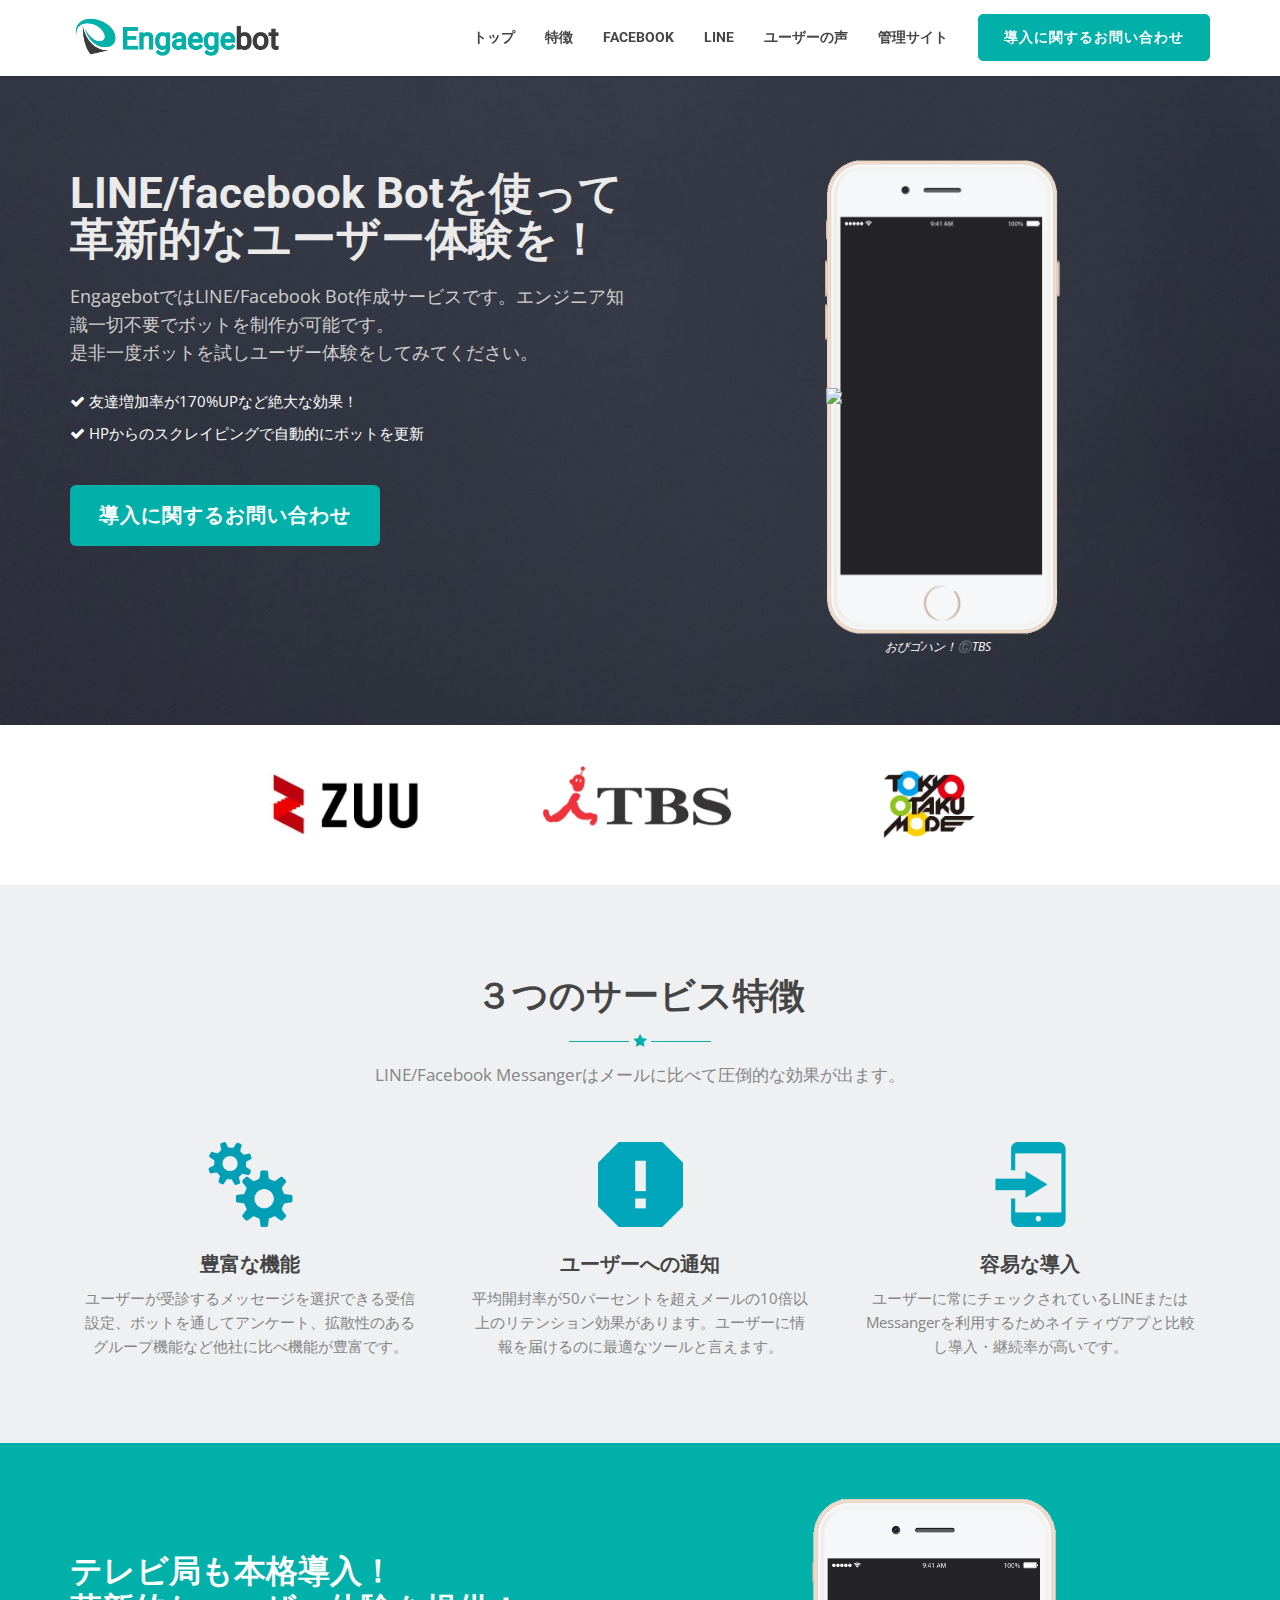
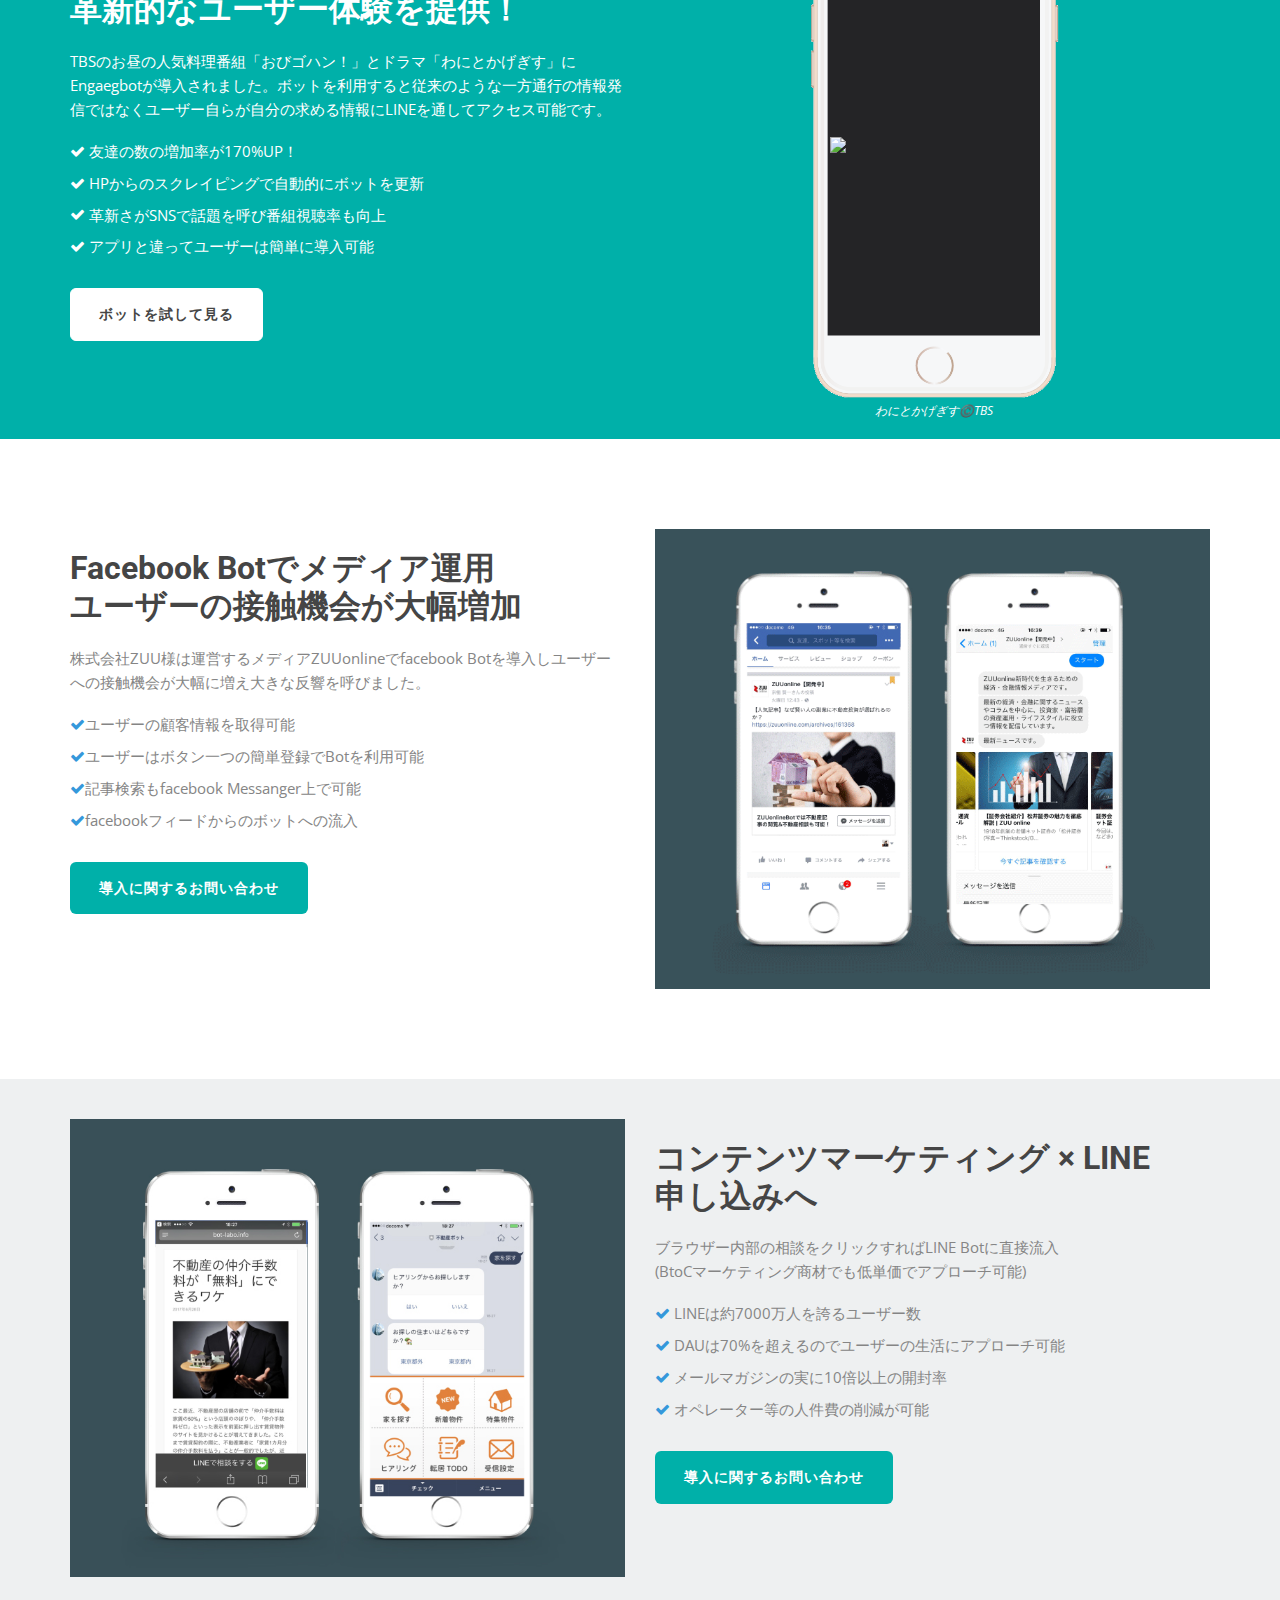
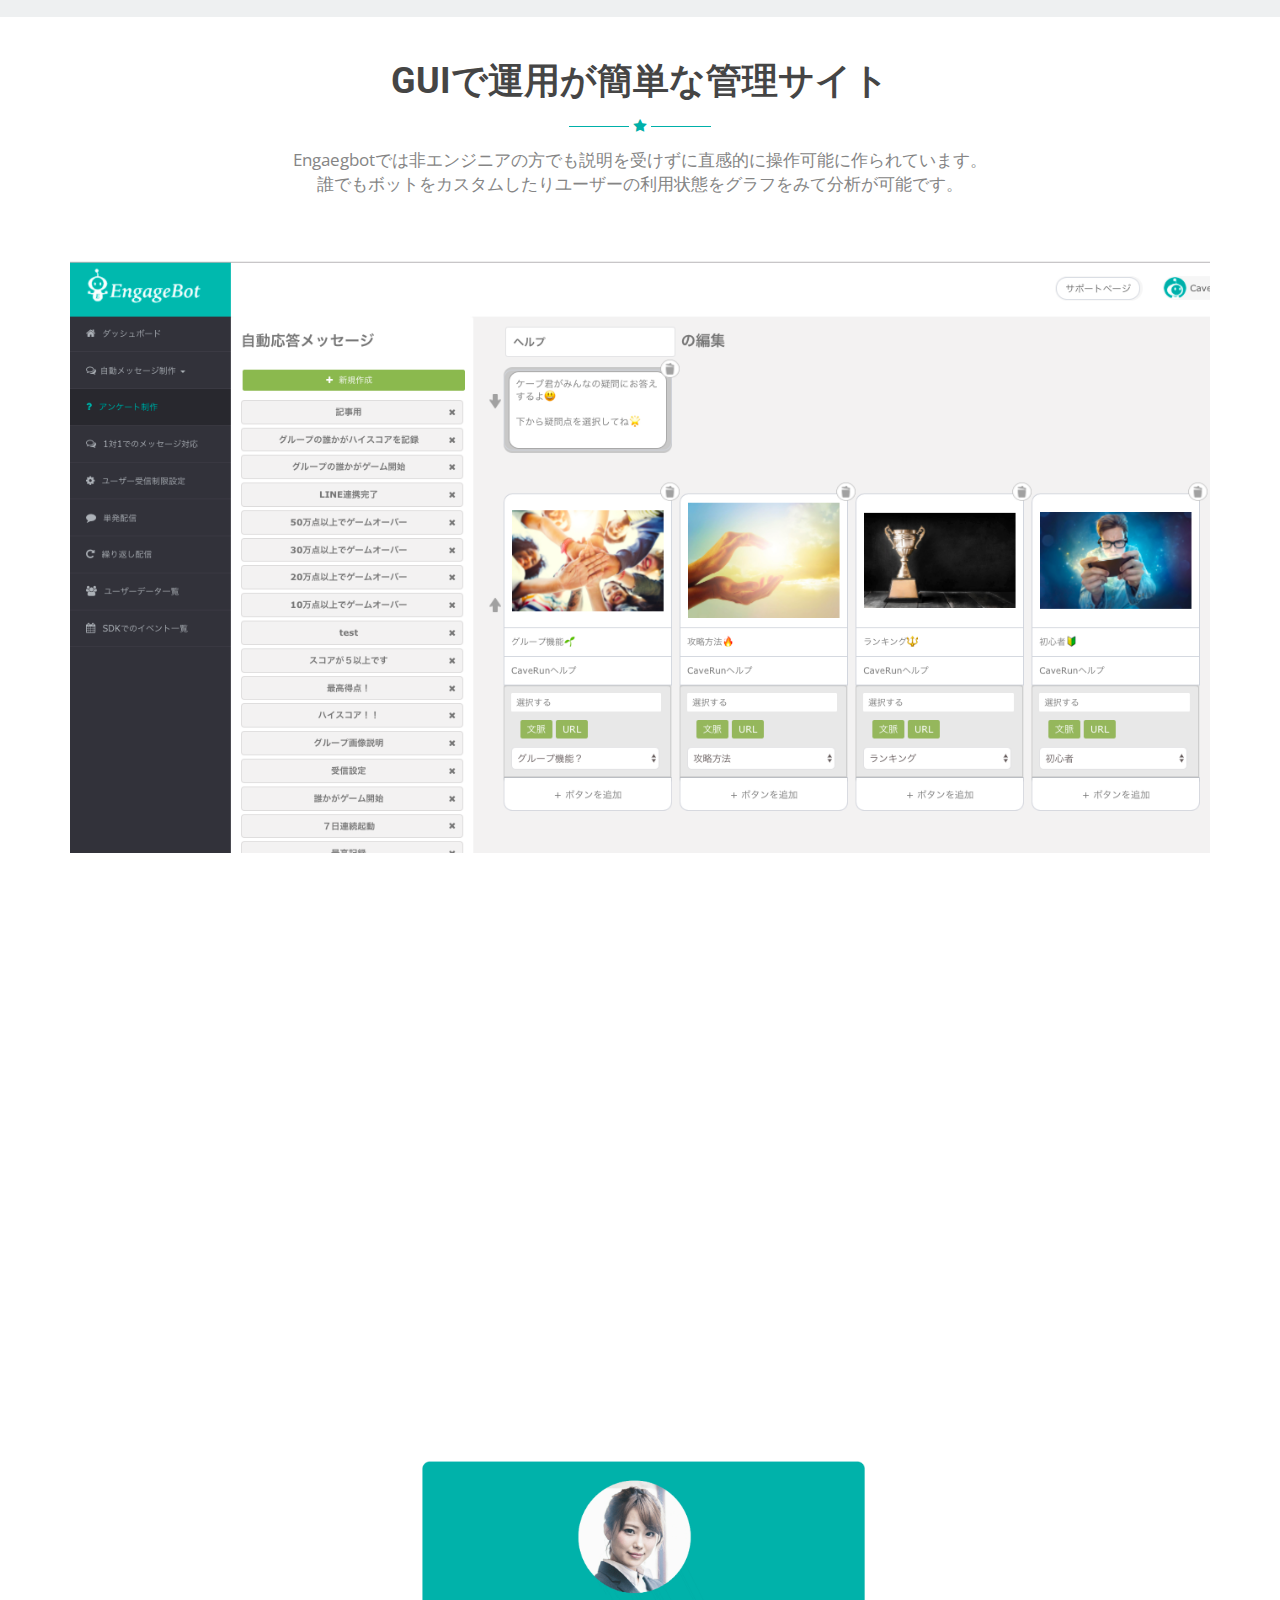
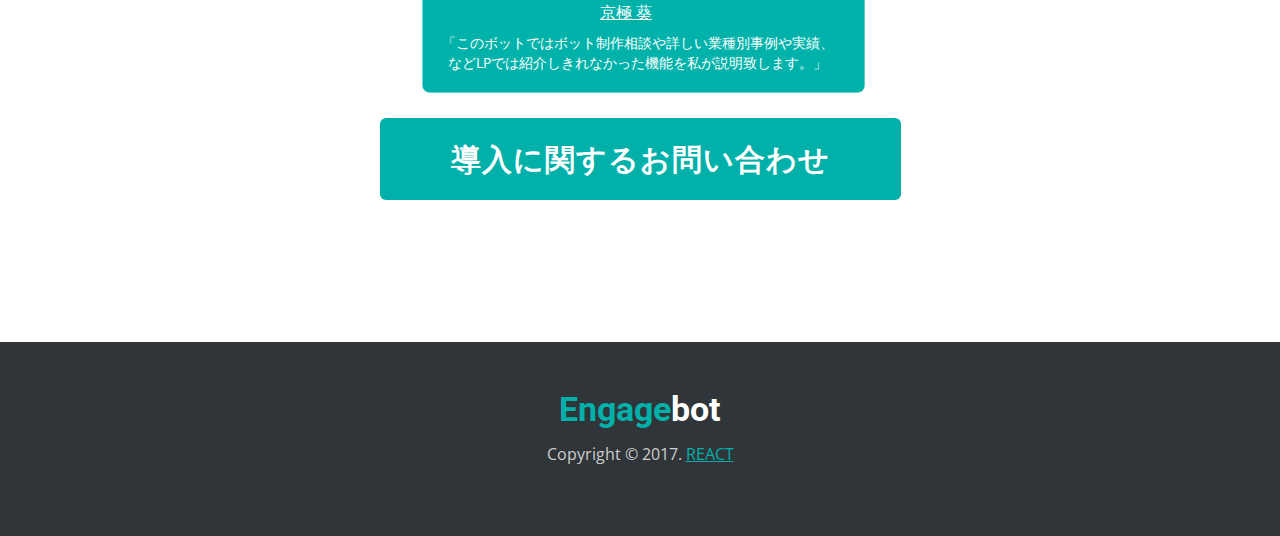
==== commit b43193b6: "[修正]導入企業箇所、最後の問い合わせ導線のUI変更" ====
--- a/index.html
+++ b/index.html
@@ -136,7 +136,7 @@
                 <div class="col-md-6" data-wow-delay="2s" style="margin-bottom:-20px;">
                   <div style="width:270px;margin-left:150px;">
                   　<img src="images/iphone7.png" width="245px">
-                  　<img src="images/obifinalfinal.gif" width="202" style="margin-top:-500px; margin-left:20px;" >
+                  　<img src="images/obifinalfinal.gif" width="202" style="margin-top:-500px; margin-left:21px;" >
                   　<div style="color:white;margin-top:-17px;margin-left:80px;font-style:italic;font-size:12px; ">おびゴハン！©️TBS</div>
 　　　　　　　　　　</div>
 <!-- <div style="">　
@@ -167,7 +167,7 @@
 
 
 <section id="features">
-  <div class="section-grey sponsors-padding">
+  <div class="section-grey sponsors-padding" style="background-color:white;">
         <div class="container">
 
             <div class="row text-center">
@@ -186,7 +186,7 @@
     <section id="portfolio">
 
       <!--begin section-white-->
-      <div class="section-white small-padding-bottom">
+      <div class="section-white grey small-padding-bottom">
 
           <!--begin container-->
           <div class="container">
@@ -1115,7 +1115,16 @@
                     <h2 class="large-title white">興味を持たれた方は是非お問い合わせを！</h2>
 
                     <p class="section-subtitle white">詳細情報をfacebookBotを通して閲覧可能です。</p>
-                    <img src="images/kyogoku.jpg">
+                    <img src="images/aoipicture.png" class="aoipicture">
+<div class="aoiname">京極 葵</div>
+
+<div class="aoiwho">
+「このボットではボット制作相談や詳しい業種別事例や実績、<br>
+などLPでは紹介しきれなかった機能を私が説明致します。」
+</div>
+
+
+                    <br>
 
                     <a href="https://www.messenger.com/t/373547789730961" class="btn btn-lg btn-blue margin-top-20 scrool final">導入に関するお問い合わせ</a><br>
                 </div>
--- a/css/style.css
+++ b/css/style.css
@@ -244,7 +244,7 @@
 
 .section-grey{
 	background-color: #eef0f1;
-	padding:90px 0;
+	padding:40px 0;
 }
 
 .section-grey.small-padding, .section-white.small-padding{
@@ -1643,7 +1643,7 @@
 }
 
 .section-grey.sponsors-padding {
-    padding: 50px 0;
+    padding: 30px 0;
 }
 
 .section-grey.sponsors-padding-small {
@@ -1990,3 +1990,31 @@
 height: 2px;
 background-color: #ffffff;
 }
+
+.grey{
+	background-color: #eef0f1;
+}
+
+.aoipicture{
+	width: 450px;
+	margin-left: 5px;
+}
+
+.aoiname{
+	color: white;
+	margin-top: -95px;
+	margin-bottom: 170px;
+	margin-left: -28px;
+	font-size: 16px;
+  text-decoration:underline;
+}
+
+.aoiwho{
+	color: white;
+	margin-top: -160px;
+	margin-bottom: 5px;
+		margin-bottom:z60px;
+	margin-left: -5px;
+	font-size: 14px;
+	text-align: center;
+}
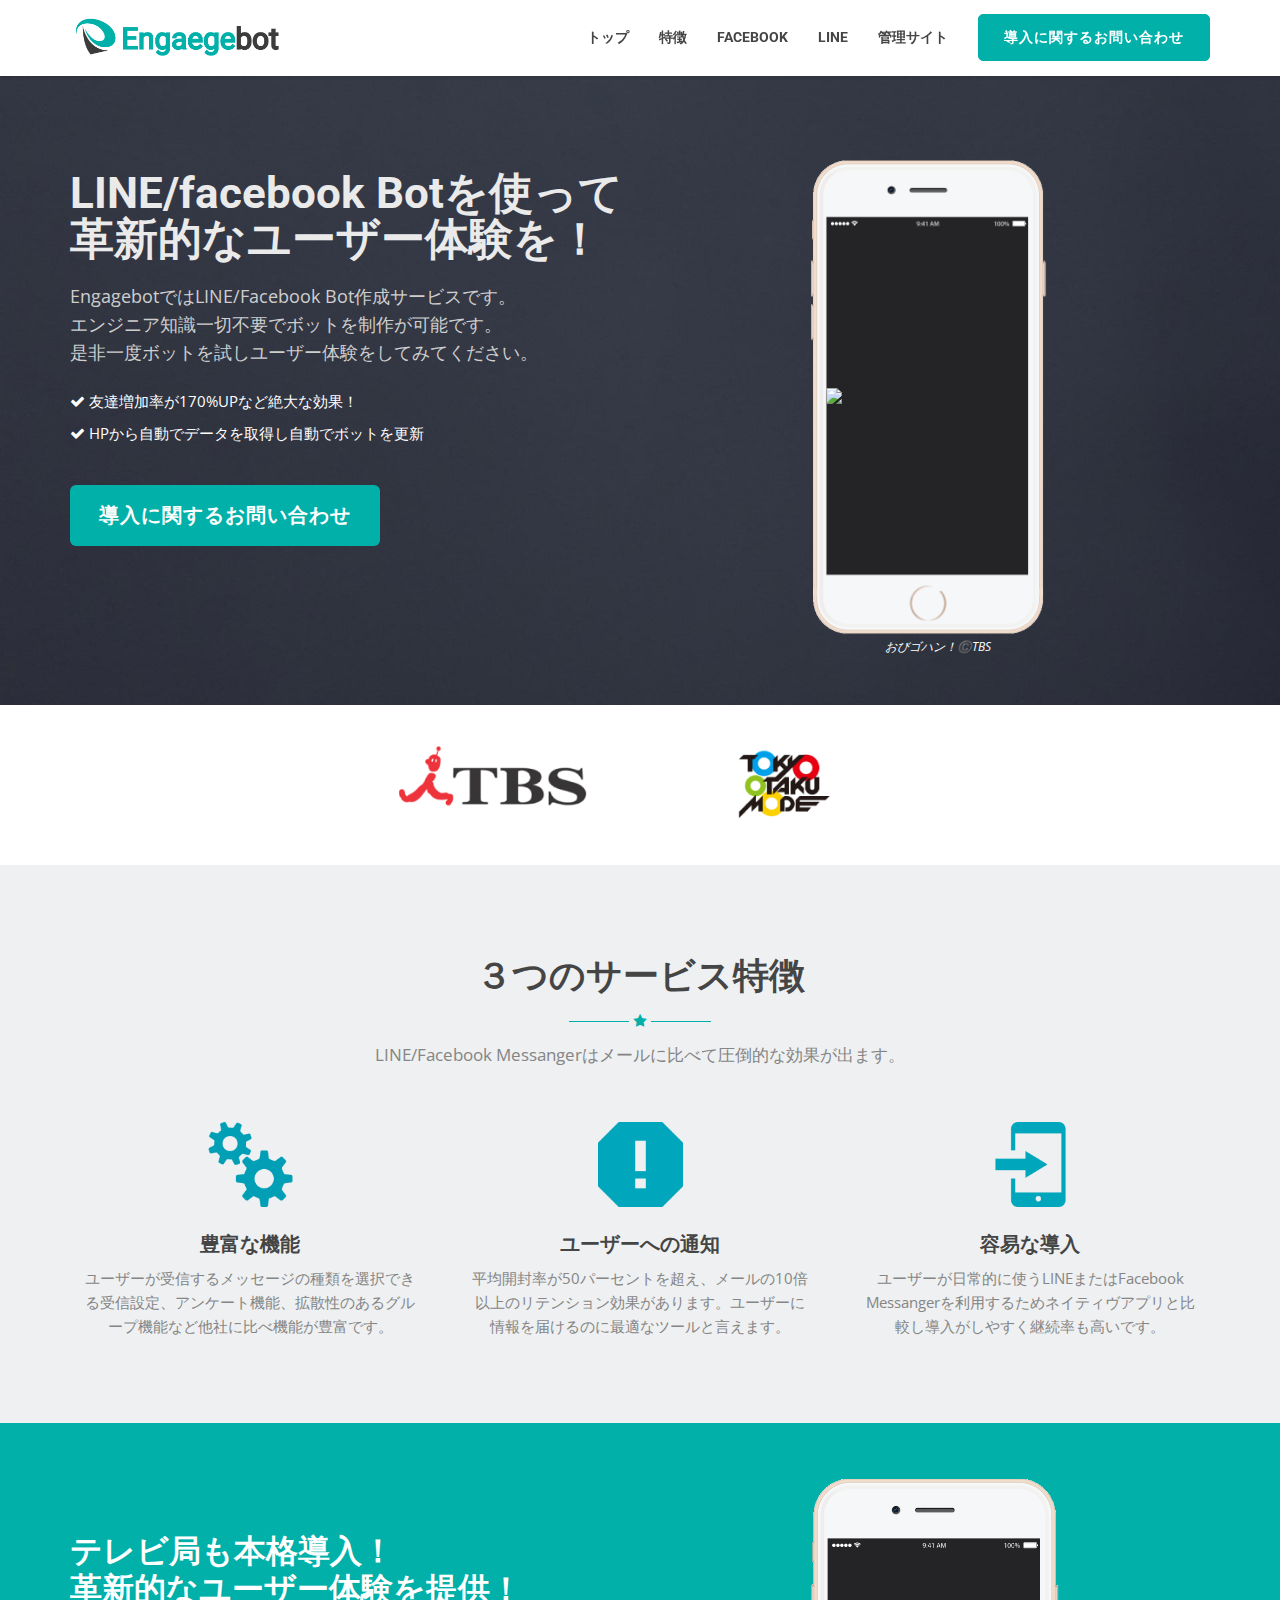
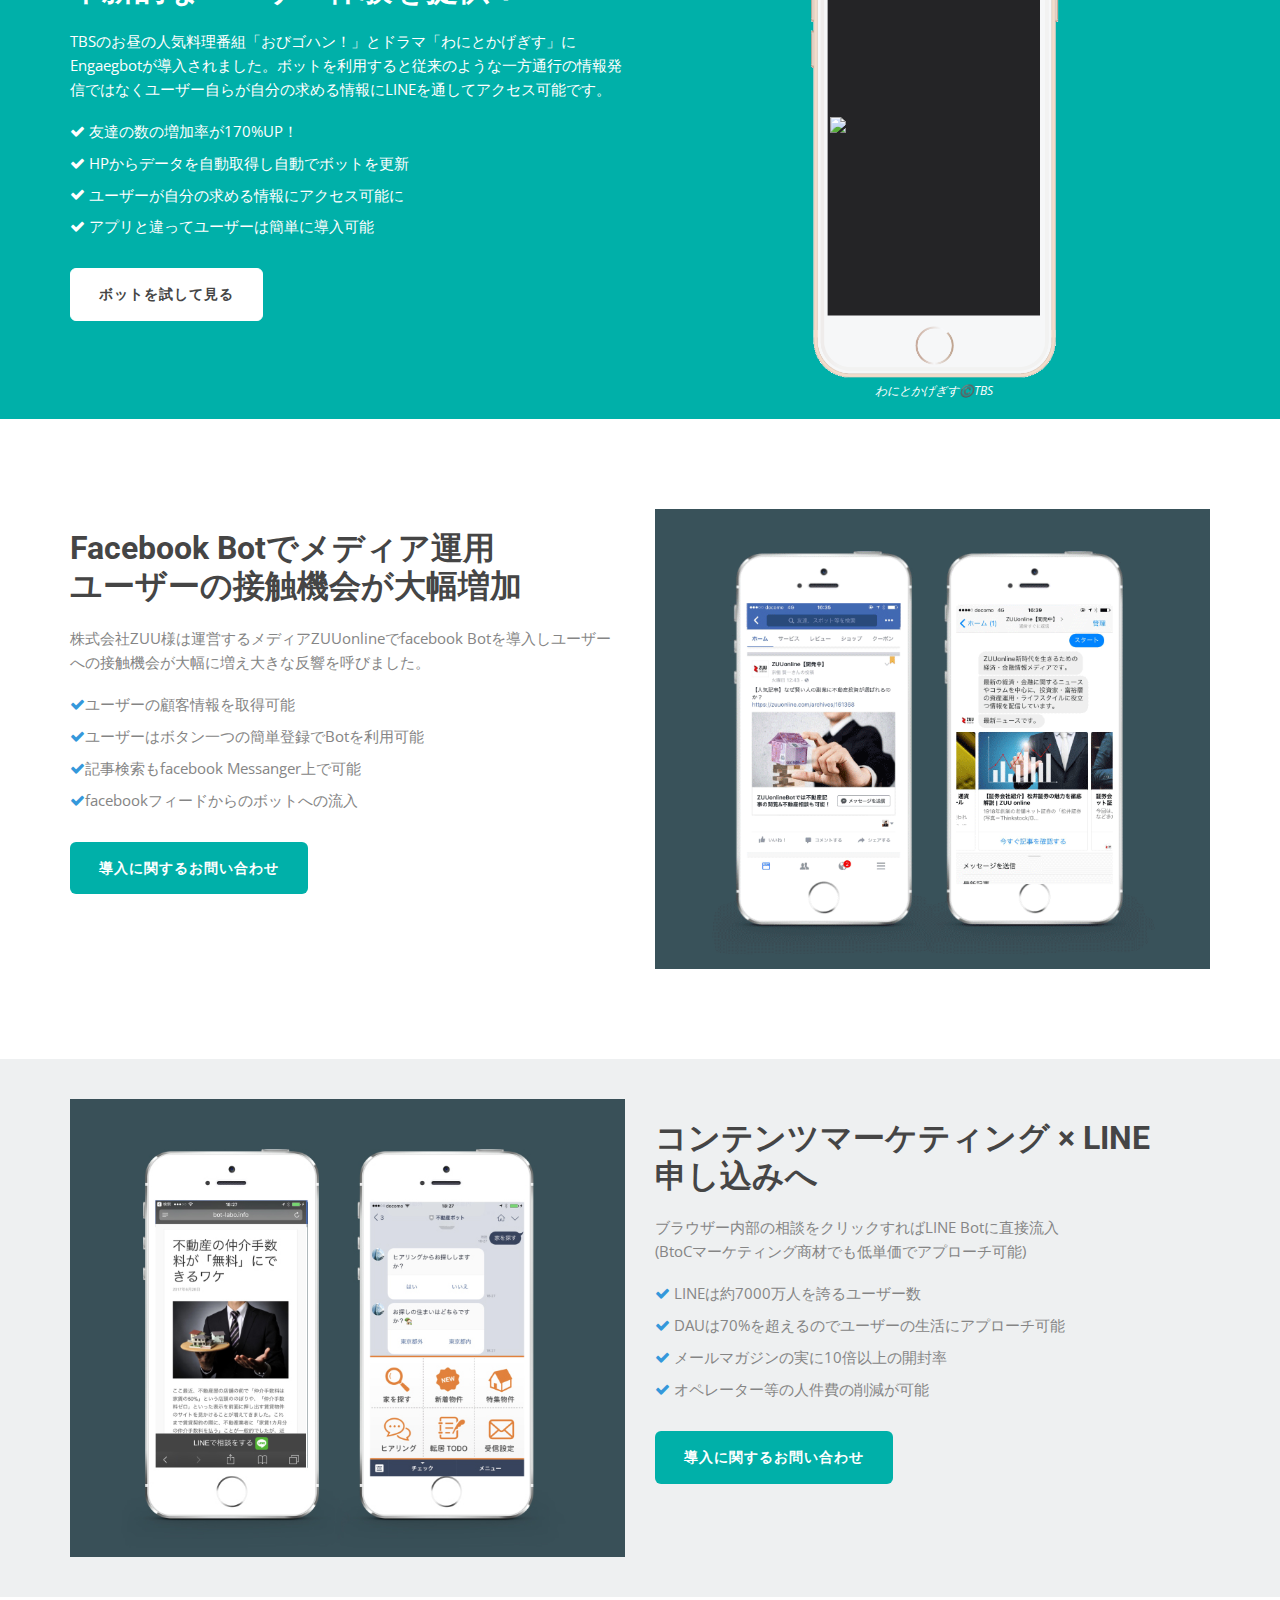
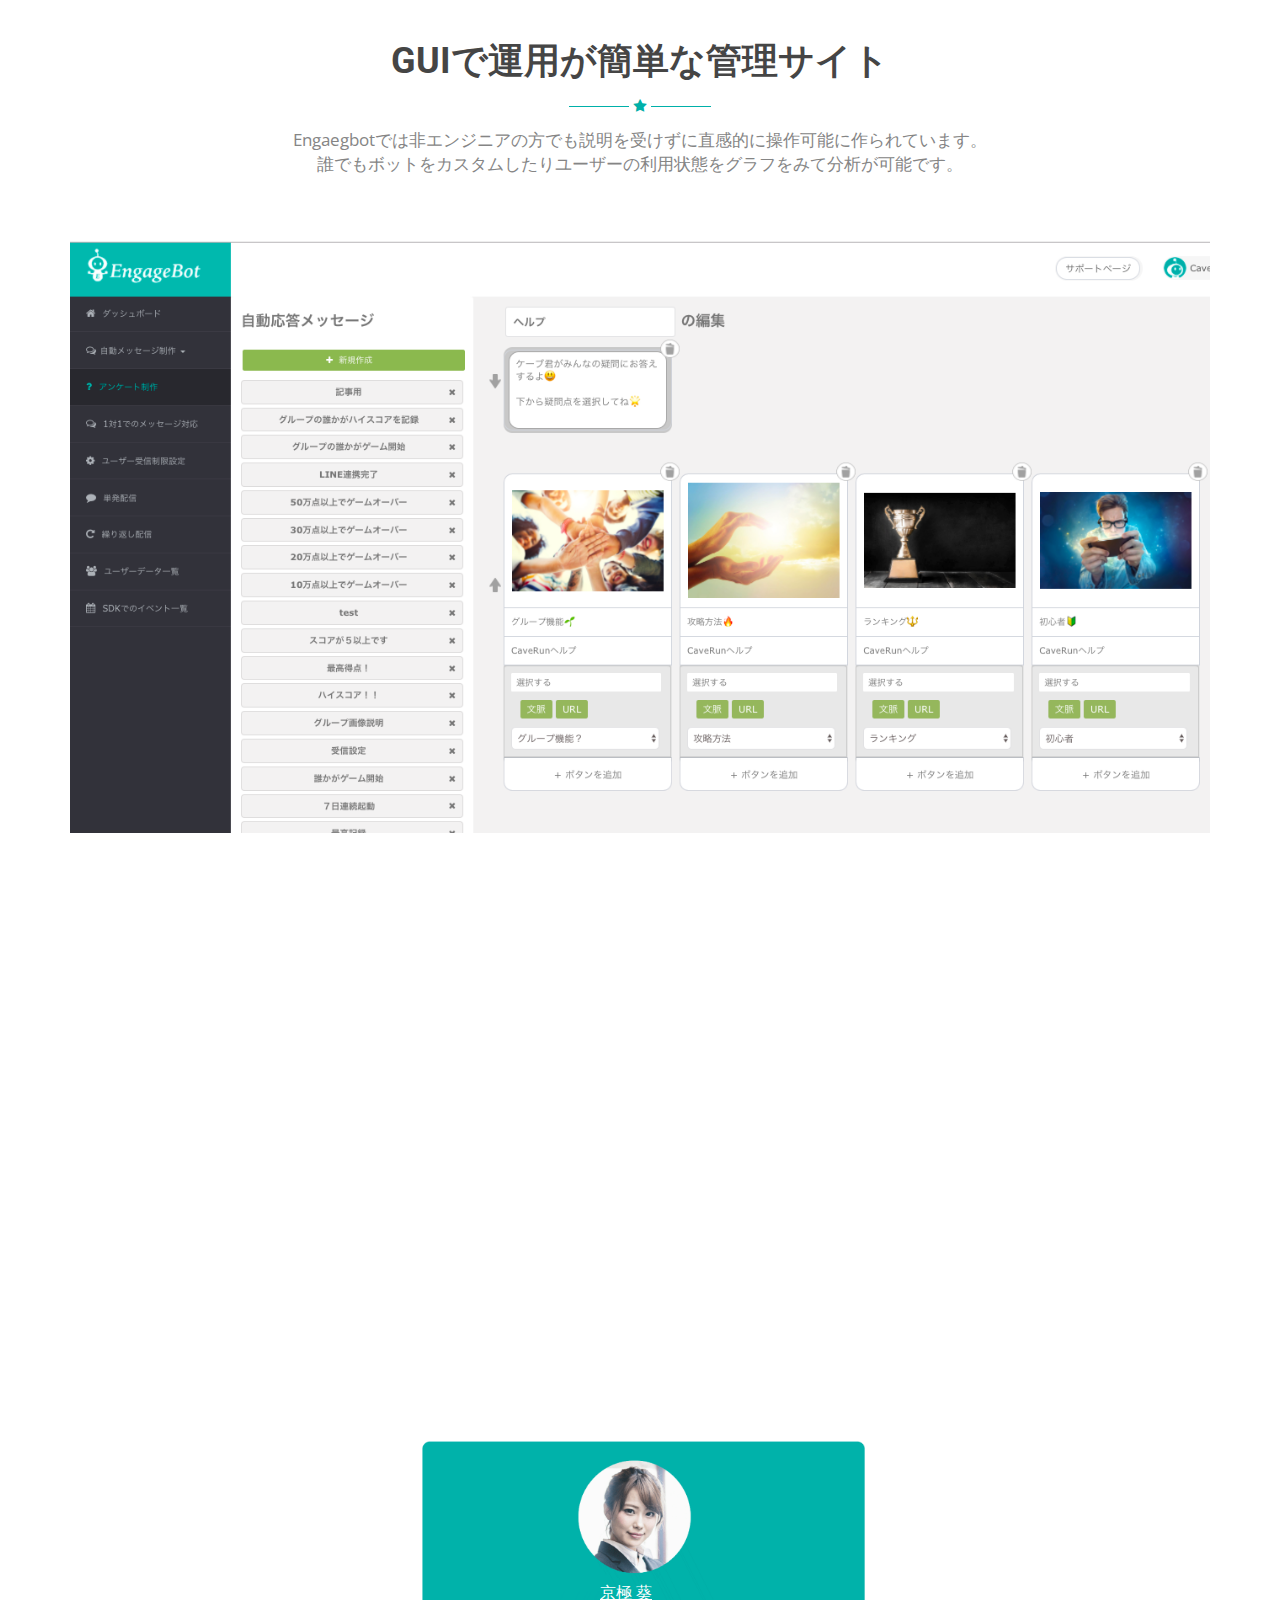
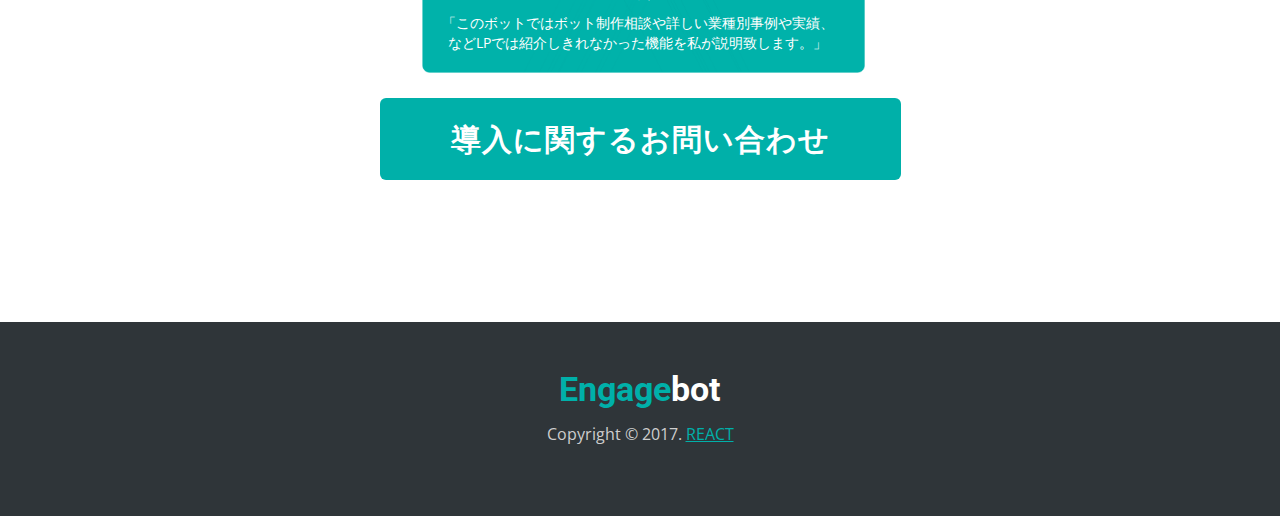
==== commit eff1dfe4: "updated" ====
--- a/index.html
+++ b/index.html
@@ -2,94 +2,138 @@
 <html lang="en">
 
 <head>
-    <meta charset="utf-8">
-    <meta name="viewport" content="width=device-width, initial-scale=1.0">
-    <meta name="keywords" content="">
-    <meta name="description" content="">
-
-    <title>Engagebot</title>
-
-    <!-- Loading Bootstrap -->
-    <link href="css/bootstrap.css" rel="stylesheet">
-
-    <!-- Loading Template CSS -->
-    <link href="css/style.css" rel="stylesheet">
-    <link href="css/animate.css" rel="stylesheet">
-    <link href="css/style-magnific-popup.css" rel="stylesheet">
-
-    <!-- Font Awesome -->
-    <link href="css/fonts.css" rel="stylesheet">
-
-    <!-- Google Fonts -->
-    <link href='https://fonts.googleapis.com/css?family=Roboto:400,300,500,700,100' rel='stylesheet' type='text/css'>
-    <link href='http://fonts.googleapis.com/css?family=Open+Sans:400,300,300italic,400italic,600,600italic,700' rel='stylesheet' type='text/css'>
-
-    <!-- Font Favicon -->
-    <link rel="shortcut icon" href="images/favicon.ico">
-
-    <!-- HTML5 shim, for IE6-8 support of HTML5 elements. All other JS at the end of file. -->
-    <!--[if lt IE 9]>
+  <meta charset="utf-8">
+  <meta name="viewport" content="width=device-width, initial-scale=1.0">
+  <meta name="keywords" content="">
+  <meta name="description" content="">
+
+  <title>Engagebot</title>
+
+  <!-- Loading Bootstrap -->
+  <link href="css/bootstrap.css" rel="stylesheet">
+
+  <!-- Loading Template CSS -->
+  <link href="css/style.css" rel="stylesheet">
+  <link href="css/animate.css" rel="stylesheet">
+  <link href="css/style-magnific-popup.css" rel="stylesheet">
+
+  <!-- Font Awesome -->
+  <link href="css/fonts.css" rel="stylesheet">
+
+  <!-- Google Fonts -->
+  <link href='https://fonts.googleapis.com/css?family=Roboto:400,300,500,700,100' rel='stylesheet' type='text/css'>
+  <link href='http://fonts.googleapis.com/css?family=Open+Sans:400,300,300italic,400italic,600,600italic,700' rel='stylesheet' type='text/css'>
+
+  <!-- Font Favicon -->
+  <link rel="shortcut icon" href="images/favicon.ico">
+
+  <!-- HTML5 shim, for IE6-8 support of HTML5 elements. All other JS at the end of file. -->
+  <!--[if lt IE 9]>
       <script src="js/html5shiv.js"></script>
       <script src="js/respond.min.js"></script>
     <![endif]-->
 
-    <!--headerIncludes-->
-
+  <!--headerIncludes-->
+<!-- Hotjar Tracking Code for http://www.engage-bot.asia/ -->
+<script>
+    (function(h,o,t,j,a,r){
+        h.hj=h.hj||function(){(h.hj.q=h.hj.q||[]).push(arguments)};
+        h._hjSettings={hjid:600066,hjsv:5};
+        a=o.getElementsByTagName('head')[0];
+        r=o.createElement('script');r.async=1;
+        r.src=t+h._hjSettings.hjid+j+h._hjSettings.hjsv;
+        a.appendChild(r);
+    })(window,document,'//static.hotjar.com/c/hotjar-','.js?sv=');
+</script>
 </head>
+
 <body>
+
+
+  <script>
+    var _ua = (function(u) {
+      return {
+        Tablet: (u.indexOf("windows") != -1 && u.indexOf("touch") != -1 && u.indexOf("tablet pc") == -1) ||
+          u.indexOf("ipad") != -1 ||
+          (u.indexOf("android") != -1 && u.indexOf("mobile") == -1) ||
+          (u.indexOf("firefox") != -1 && u.indexOf("tablet") != -1) ||
+          u.indexOf("kindle") != -1 ||
+          u.indexOf("silk") != -1 ||
+          u.indexOf("playbook") != -1,
+        Mobile: (u.indexOf("windows") != -1 && u.indexOf("phone") != -1) ||
+          u.indexOf("iphone") != -1 ||
+          u.indexOf("ipod") != -1 ||
+          (u.indexOf("android") != -1 && u.indexOf("mobile") != -1) ||
+          (u.indexOf("firefox") != -1 && u.indexOf("mobile") != -1) ||
+          u.indexOf("blackberry") != -1
+      }
+    })(window.navigator.userAgent.toLowerCase());
+
+
+    if (_ua.Mobile) {
+      document.write("");
+
+      window.location = "http://worldtest.sakura.ne.jp/stage-landingpage/smartphone.html";
+
+    }
+  </script>
+
+
+
+  <body>
 
     <!--begin loader -->
     <div id="loader">
-        <div class="sk-three-bounce">
-            <div class="sk-child sk-bounce1"></div>
-            <div class="sk-child sk-bounce2"></div>
-            <div class="sk-child sk-bounce3"></div>
-        </div>
+      <div class="sk-three-bounce">
+        <div class="sk-child sk-bounce1"></div>
+        <div class="sk-child sk-bounce2"></div>
+        <div class="sk-child sk-bounce3"></div>
+      </div>
     </div>
     <!--end loader -->
 
     <!--begin header -->
     <header class="header">
 
-        <!--begin nav -->
-        <nav class="navbar navbar-default navbar-fixed-top">
-
-            <!--begin container -->
-            <div class="container">
-
-                <!--begin navbar -->
-                <div class="navbar-header">
-                    <button data-target="#navbar-collapse-02" data-toggle="collapse" class="navbar-toggle" type="button">
+      <!--begin nav -->
+      <nav class="navbar navbar-default navbar-fixed-top">
+
+        <!--begin container -->
+        <div class="container">
+
+          <!--begin navbar -->
+          <div class="navbar-header">
+            <button data-target="#navbar-collapse-02" data-toggle="collapse" class="navbar-toggle" type="button">
                         <span class="sr-only">Toggle navigation</span>
                         <span class="icon-bar"></span>
                         <span class="icon-bar"></span>
                         <span class="icon-bar"></span>
                     </button>
 
-                    <a href="index.html" class="navbar-brand brand scrool"><img src="images/engagebot_logo5.png" width="220px" style="margin-top:-13px;">
-                      <!-- <span class="blue">Engage</span>bot -->
-                    </a>
-                </div>
-                <div class="collapse navbar-collapse">
-                    <ul class="nav navbar-nav navbar-right">
-                        <li><a href="#home_wrapper">トップ</a></li>
-                        <!-- <li><a href="#features">導入企業</a></li> -->
-                        <li><a href="#portfolio">特徴</a></li>
-                        <!-- <li><a href="#register">事例</a></li> -->
-                        <li><a href="#team">Facebook</a></li>
-                        <li><a href="#blog">LINE</a></li>
-                        <li><a href="#services">ユーザーの声</a></li>
-                        <li><a href="#pricing">管理サイト</a></li>
-                        <li><a href="https://www.messenger.com/t/373547789730961"  class="purchase scrool">導入に関するお問い合わせ</a></li>
-                    </ul>
-                </div>
-                <!--end navbar -->
-
-            </div>
-    		<!--end container -->
-
-        </nav>
-    	<!--end nav -->
+            <a href="index.html" class="navbar-brand brand scrool"><img src="images/engagebot_logo5.png" width="220px" style="margin-top:-13px;">
+              <!-- <span class="blue">Engage</span>bot -->
+            </a>
+          </div>
+          <div class="collapse navbar-collapse">
+            <ul class="nav navbar-nav navbar-right">
+              <li><a href="#home_wrapper">トップ</a></li>
+              <!-- <li><a href="#features">導入企業</a></li> -->
+              <li><a href="#portfolio">特徴</a></li>
+              <!-- <li><a href="#register">事例</a></li> -->
+              <li><a href="#team">Facebook</a></li>
+              <li><a href="#blog">LINE</a></li>
+              <!--                         <li><a href="#services">ユーザーの声</a></li> -->
+              <li><a href="#pricing">管理サイト</a></li>
+              <li><a href="https://www.messenger.com/t/373547789730961" class="purchase scrool">導入に関するお問い合わせ</a></li>
+            </ul>
+          </div>
+          <!--end navbar -->
+
+        </div>
+        <!--end container -->
+
+      </nav>
+      <!--end nav -->
 
     </header>
     <!--end header -->
@@ -101,86 +145,87 @@
 
     <section id="home_wrapper" class="home-wrapper">
 
-        <!--begin gradient_overlay -->
-        <div class="gradient_overlay"></div>
-        <!--end gradient_overlay -->
-
-        <!--begin container-->
-        <div class="container home-wrappe-inside">
-
-            <!--begin row-->
-            <div class="row margin-bottom-30">
-
-                <!--begin col-md-6-->
-                <div class="col-md-6 padding-top-20" style="margin-top:-25px;">
-
-                    <h1 class="home-title wow fadeIn" data-wow-delay="0.4s" style="font-size:44px;">LINE/facebook Botを使って<br>革新的なユーザー体験を！</h1>
-
-                    <p class="home-subtitle wow fadeIn" data-wow-delay="0.8s">
-                        EngagebotではLINE/Facebook Bot作成サービスです。エンジニア知識一切不要でボットを制作が可能です。<br>
-                        是非一度ボットを試しユーザー体験をしてみてください。
-
-                    </p>
-                    <ul class="features-list-dark wow fadeIn"  data-wow-delay="1.2s">
-                        <li class="white"><i class="icon icon-check-mark white"></i> 友達増加率が170%UPなど絶大な効果！</li>
-                        <li class="white"><i class="icon icon-check-mark white"></i> HPからのスクレイピングで自動的にボットを更新</li>
-
-                    </ul>
-
-                    <a href="https://www.messenger.com/t/373547789730961" class="btn btn-lg btn-blue scrool wow fadeIn" data-wow-delay="1.6s" style="font-size:20px;margin-top:10px;">導入に関するお問い合わせ</a>
-
-                </div>
-                <!--end col-md-6-->
-
-                <!--begin col-md-6-->
-                <div class="col-md-6" data-wow-delay="2s" style="margin-bottom:-20px;">
-                  <div style="width:270px;margin-left:150px;">
-                  　<img src="images/iphone7.png" width="245px">
-                  　<img src="images/obifinalfinal.gif" width="202" style="margin-top:-500px; margin-left:21px;" >
-                  　<div style="color:white;margin-top:-17px;margin-left:80px;font-style:italic;font-size:12px; ">おびゴハン！©️TBS</div>
-　　　　　　　　　　</div>
-<!-- <div style="">　
+      <!--begin gradient_overlay -->
+      <div class="gradient_overlay"></div>
+      <!--end gradient_overlay -->
+
+      <!--begin container-->
+      <div class="container home-wrappe-inside">
+
+        <!--begin row-->
+        <div class="row margin-bottom-30">
+
+          <!--begin col-md-6-->
+          <div class="col-md-6 padding-top-20" style="margin-top:-25px;">
+
+            <h1 class="home-title wow fadeIn" data-wow-delay="0.4s" style="font-size:44px;">LINE/facebook Botを使って<br>革新的なユーザー体験を！</h1>
+
+            <p class="home-subtitle wow fadeIn" data-wow-delay="0.8s">
+              EngagebotではLINE/Facebook Bot作成サービスです。<br>エンジニア知識一切不要でボットを制作が可能です。<br> 是非一度ボットを試しユーザー体験をしてみてください。
+
+            </p>
+            <ul class="features-list-dark wow fadeIn" data-wow-delay="1.2s">
+              <li class="white"><i class="icon icon-check-mark white"></i> 友達増加率が170%UPなど絶大な効果！</li>
+              <li class="white"><i class="icon icon-check-mark white"></i> HPから自動でデータを取得し自動でボットを更新</li>
+
+            </ul>
+
+            <a href="https://www.messenger.com/t/373547789730961" class="btn btn-lg btn-blue scrool wow fadeIn" data-wow-delay="1.6s" style="font-size:20px;margin-top:10px;">導入に関するお問い合わせ</a>
+
+          </div>
+          <!--end col-md-6-->
+
+          <!--begin col-md-6-->
+          <div class="col-md-6" data-wow-delay="2s" style="margin-bottom:-20px;">
+            <div style="width:270px;margin-left:150px;">
+              <img src="images/iphone7.png" width="245px">
+              <img src="images/obifinalfinal.gif" width="202" style="margin-top:-500px; margin-left:21px;">
+              <div style="color:white;margin-top:-17px;margin-left:80px;font-style:italic;font-size:12px; ">おびゴハン！©️TBS</div>
+              </div>
+            <!-- <div style="">　
 <img src="images/qr_obigohan.png"  width="120px" style="margin-top:340px;">
 </div> -->
 
 
 
-                  <!-- <img src="images/wani3.gif" width="180" style="margin-top:-460px; margin-left:152px;" > -->
-
-
-<!-- <img src="images/woman_sumaho.jpg" width="555"> -->
-<!-- <img src="images/chat_bot2.jpg" width="555"> -->
-                    <!-- <iframe src="http://player.vimeo.com/video/69988283?color=fe403a&amp;title=0&amp;byline=0&amp;portrait=0" width="555" height="321" class="frame-border"></iframe> -->
-
-                </div>
-                <!--end col-md-6-->
-
-            </div>
-            <!--end row-->
-
-        </div>
-        <!--end container-->
+            <!-- <img src="images/wani3.gif" width="180" style="margin-top:-460px; margin-left:152px;" > -->
+
+
+            <!-- <img src="images/woman_sumaho.jpg" width="555"> -->
+            <!-- <img src="images/chat_bot2.jpg" width="555"> -->
+            <!-- <iframe src="http://player.vimeo.com/video/69988283?color=fe403a&amp;title=0&amp;byline=0&amp;portrait=0" width="555" height="321" class="frame-border"></iframe> -->
+
+          </div>
+          <!--end col-md-6-->
+
+        </div>
+        <!--end row-->
+
+      </div>
+      <!--end container-->
 
     </section>
 
 
 
 
-<section id="features">
-  <div class="section-grey sponsors-padding" style="background-color:white;">
+    <section id="features">
+      <div class="section-grey sponsors-padding" style="background-color:white;">
         <div class="container">
 
-            <div class="row text-center">
-                <div class="col-sm-12 sponsors">
-                    <img src="images/logo-zuu.jpg" class="sponsor" alt="image">
-                    <img src="images/lp-c1.jpg" class="sponsor" alt="image">
-                    <img src="images/lp-c3.jpg" class="sponsor" alt="image">
-                </div>
-            </div>
-        </div>
+          <div class="row text-center">
+            <div class="col-sm-12 sponsors"><!--
+
+              <img src="images/logo-zuu.jpg" class="sponsor" alt="image">
+-->
+              <img src="images/lp-c1.jpg" class="sponsor" alt="image">
+              <img src="images/lp-c3.jpg" class="sponsor" alt="image">
+            </div>
+          </div>
+        </div>
+      </div>
+    </section>
     </div>
-</section>
-</div>
 
     <!--begin features-->
     <section id="portfolio">
@@ -188,82 +233,82 @@
       <!--begin section-white-->
       <div class="section-white grey small-padding-bottom">
 
-          <!--begin container-->
-          <div class="container">
-
-                <!--begin row-->
-                <div class="row margin-bottom-30">
-
-                    <!--begin col-md-12-->
-                    <div class="col-md-12 text-center">
-                        <h2 class="section-title">３つのサービス特徴</h2>
-
-                        <div class="separator_wrapper">
-                            <i class="icon icon-star-two red"></i>
-                        </div>
-
-                        <p class="section-subtitle">LINE/Facebook Messangerはメールに比べて圧倒的な効果が出ます。</p>
-                    </div>
-                    <!--end col-md-12-->
-
-                </div>
-                <!--end row-->
-
-                <!--begin row-->
-                <div class="row">
-
-                    <!--begin col-sm-4-->
-                    <div class="col-sm-4 features-item">
-
-                        <div class="icon-wrapper">
-                            <img src="images/lp-0.png" style="width:85px;" alt="image">
-                        </div>
-
-                        <h3>豊富な機能</h3>
-
-                        <p>ユーザーが受診するメッセージを選択できる受信設定、ボットを通してアンケート、拡散性のあるグループ機能など他社に比べ機能が豊富です。
-
-                        </p>
-
-                    </div>
-                    <!--end col-sm-4-->
-
-                    <!--begin col-sm-4-->
-                    <div class="col-sm-4 features-item">
-
-                        <div class="icon-wrapper">
-                            <img src="images/lp-2.png" style="width:85px;" alt="image">
-                        </div>
-
-                        <h3>ユーザーへの通知</h3>
-
-                        <p>平均開封率が50パーセントを超えメールの10倍以上のリテンション効果があります。ユーザーに情報を届けるのに最適なツールと言えます。
-                        </p>
-
-                    </div>
-                    <!--end col-sm-4-->
-
-                    <!--begin col-sm-4-->
-                    <div class="col-sm-4 features-item">
-
-                        <div class="icon-wrapper">
-                            <img src="images/lp-3.png" style="width:85px;" alt="image">
-                        </div>
-
-                        <h3>容易な導入</h3>
-
-                        <p>
-                            ユーザーに常にチェックされているLINEまたはMessangerを利用するためネイティヴアプと比較し導入・継続率が高いです。
-                        </p>
-
-                    </div>
-                    <!--end col-sm-4-->
-
-                </div>
-                <!--end row-->
-
-          </div>
-          <!--end container-->
+        <!--begin container-->
+        <div class="container">
+
+          <!--begin row-->
+          <div class="row margin-bottom-30">
+
+            <!--begin col-md-12-->
+            <div class="col-md-12 text-center">
+              <h2 class="section-title">３つのサービス特徴</h2>
+
+              <div class="separator_wrapper">
+                <i class="icon icon-star-two red"></i>
+              </div>
+
+              <p class="section-subtitle">LINE/Facebook Messangerはメールに比べて圧倒的な効果が出ます。</p>
+            </div>
+            <!--end col-md-12-->
+
+          </div>
+          <!--end row-->
+
+          <!--begin row-->
+          <div class="row">
+
+            <!--begin col-sm-4-->
+            <div class="col-sm-4 features-item">
+
+              <div class="icon-wrapper">
+                <img src="images/lp-0.png" style="width:85px;" alt="image">
+              </div>
+
+              <h3>豊富な機能</h3>
+
+              <p>ユーザーが受信するメッセージの種類を選択できる受信設定、アンケート機能、拡散性のあるグループ機能など他社に比べ機能が豊富です。
+
+              </p>
+
+            </div>
+            <!--end col-sm-4-->
+
+            <!--begin col-sm-4-->
+            <div class="col-sm-4 features-item">
+
+              <div class="icon-wrapper">
+                <img src="images/lp-2.png" style="width:85px;" alt="image">
+              </div>
+
+              <h3>ユーザーへの通知</h3>
+
+              <p>平均開封率が50パーセントを超え、メールの10倍以上のリテンション効果があります。ユーザーに情報を届けるのに最適なツールと言えます。
+              </p>
+
+            </div>
+            <!--end col-sm-4-->
+
+            <!--begin col-sm-4-->
+            <div class="col-sm-4 features-item">
+
+              <div class="icon-wrapper">
+                <img src="images/lp-3.png" style="width:85px;" alt="image">
+              </div>
+
+              <h3>容易な導入</h3>
+
+              <p>
+                ユーザーが日常的に使うLINEまたはFacebook Messangerを利用するためネイティヴアプリと比較し導入がしやすく継続率も高いです。
+              </p>
+
+            </div>
+            <!--end col-sm-4-->
+
+          </div>
+          <!--end row-->
+
+        </div>
+        <!--end container-->
 
       </div>
       <!--end section-white-->
@@ -315,29 +360,29 @@
 
 
 
-    <section class="section-blue no-padding-bottom" id="home-wrapper" >
-        <div class="container">
-            <div class="row" style="margin-top:-40px;">
-                <div class="col-md-6 margin-top-10 margin-bottom-30"　>
-                    <h3 class="medium-title white"><br>テレビ局も本格導入！</br>革新的なユーザー体験を提供！</h3>
-                    <p class="white">TBSのお昼の人気料理番組「おびゴハン！」とドラマ「わにとかげぎす」にEngaegbotが導入されました。ボットを利用すると従来のような一方通行の情報発信ではなくユーザー自らが自分の求める情報にLINEを通してアクセス可能です。</p>
-                    <ul class="features-list-dark">
-                        <li class="white"><i class="icon icon-check-mark white"></i> 友達の数の増加率が170%UP！</li>
-                        <li class="white"><i class="icon icon-check-mark white"></i> HPからのスクレイピングで自動的にボットを更新</li>
-                        <li class="white"><i class="icon icon-check-mark white"></i> 革新さがSNSで話題を呼び番組視聴率も向上</li>
-                        <li class="white"><i class="icon icon-check-mark white"></i> アプリと違ってユーザーは簡単に導入可能</li>
-                    </ul>
-                    <a href="https://line.me/R/ti/p/%40obigohan" target="_blank" class="btn btn-lg btn-white small">ボットを試して見る</a>
-                </div>
-                <div class="col-md-6">
-                    <!-- <img src="images/lp-imac.png" class="width-100" alt="imac" style="margin-top:-10px;"> -->
-                    <img src="images/iphone7.png" class="width-100" style="width:258px; margin-left:150px;">
-                    <img src="images/wani3.gif" width="206" style="margin-top:-530px; margin-left:175px;" >
-                    <div style="color:white;margin-top:-17px;margin-left:220px;font-style:italic;font-size:12px;">わにとかげぎす©️TBS</div>
-<br>
-                </div>
-            </div>
-        </div>
+    <section class="section-blue no-padding-bottom" id="home-wrapper">
+      <div class="container">
+        <div class="row" style="margin-top:-40px;">
+          <div class="col-md-6 margin-top-10 margin-bottom-30" 　>
+            <h3 class="medium-title white"><br>テレビ局も本格導入！</br>革新的なユーザー体験を提供！</h3>
+            <p class="white">TBSのお昼の人気料理番組「おびゴハン！」とドラマ「わにとかげぎす」にEngaegbotが導入されました。ボットを利用すると従来のような一方通行の情報発信ではなくユーザー自らが自分の求める情報にLINEを通してアクセス可能です。</p>
+            <ul class="features-list-dark">
+              <li class="white"><i class="icon icon-check-mark white"></i> 友達の数の増加率が170%UP！</li>
+              <li class="white"><i class="icon icon-check-mark white"></i> HPからデータを自動取得し自動でボットを更新</li>
+              <li class="white"><i class="icon icon-check-mark white"></i> ユーザーが自分の求める情報にアクセス可能に</li>
+              <li class="white"><i class="icon icon-check-mark white"></i> アプリと違ってユーザーは簡単に導入可能</li>
+            </ul>
+            <a href="https://line.me/R/ti/p/%40obigohan" target="_blank" class="btn btn-lg btn-white small">ボットを試して見る</a>
+          </div>
+          <div class="col-md-6">
+            <!-- <img src="images/lp-imac.png" class="width-100" alt="imac" style="margin-top:-10px;"> -->
+            <img src="images/iphone7.png" class="width-100" style="width:258px; margin-left:150px;">
+            <img src="images/wani3.gif" width="206" style="margin-top:-530px; margin-left:175px;">
+            <div style="color:white;margin-top:-17px;margin-left:220px;font-style:italic;font-size:12px;">わにとかげぎす©️TBS</div>
+            <br>
+          </div>
+        </div>
+      </div>
     </section>
 
 
@@ -366,25 +411,25 @@
 
 
     <section class="section-white" id="team">
-        <div class="container">
-            <div class="row">
-                <div class="col-md-6 margin-top-10 margin-bottom-30">
-                    <h3 class="medium-title">Facebook Botでメディア運用</br>ユーザーの接触機会が大幅増加</h3>
-                    <p>株式会社ZUU様は運営するメディアZUUonlineでfacebook Botを導入しユーザーへの接触機会が大幅に増え大きな反響を呼びました。</p>
-                    <ul class="features-list-dark">
-                        <li><i class="icon icon-check-mark blue"></i>ユーザーの顧客情報を取得可能</li>
-                        <li><i class="icon icon-check-mark blue"></i>ユーザーはボタン一つの簡単登録でBotを利用可能</li>
-                        <li><i class="icon icon-check-mark blue"></i>記事検索もfacebook Messanger上で可能</li>
-                        <li><i class="icon icon-check-mark blue"></i>facebookフィードからのボットへの流入</li>
-                    </ul>
-                    <a href="https://www.messenger.com/t/373547789730961" class="btn btn-lg btn-blue small">導入に関するお問い合わせ</a>
-                </div>
-
-                <div class="col-md-6">
-                    <img src="images/lp-facebook.png" class="width-100" alt="imac">
-                </div>
-            </div>
-        </div>
+      <div class="container">
+        <div class="row">
+          <div class="col-md-6 margin-top-10 margin-bottom-30">
+            <h3 class="medium-title">Facebook Botでメディア運用</br>ユーザーの接触機会が大幅増加</h3>
+            <p>株式会社ZUU様は運営するメディアZUUonlineでfacebook Botを導入しユーザーへの接触機会が大幅に増え大きな反響を呼びました。</p>
+            <ul class="features-list-dark">
+              <li><i class="icon icon-check-mark blue"></i>ユーザーの顧客情報を取得可能</li>
+              <li><i class="icon icon-check-mark blue"></i>ユーザーはボタン一つの簡単登録でBotを利用可能</li>
+              <li><i class="icon icon-check-mark blue"></i>記事検索もfacebook Messanger上で可能</li>
+              <li><i class="icon icon-check-mark blue"></i>facebookフィードからのボットへの流入</li>
+            </ul>
+            <a href="https://www.messenger.com/t/373547789730961" class="btn btn-lg btn-blue small">導入に関するお問い合わせ</a>
+          </div>
+
+          <div class="col-md-6">
+            <img src="images/lp-facebook.png" class="width-100" alt="imac">
+          </div>
+        </div>
+      </div>
     </section>
 
 
@@ -397,55 +442,47 @@
 
     <section class="section-grey" id="blog">
 
-        <!--begin container-->
-        <div class="container">
-
-            <!--begin row-->
-            <div class="row">
-
-                <!--begin col-md-6-->
-                <div class="col-md-6">
-
-                    <img src="images/lp-line.jpg" class="width-100" alt="imac">
-
-                </div>
-                <!--end col-sm-6-->
-
-                <!--begin col-md-6-->
-                <div class="col-md-6 margin-top-10 margin-bottom-30">
-
-                    <h3 class="medium-title">コンテンツマーケティング × LINE<br>申し込みへ</h3>
-
-                    <p>ブラウザー内部の相談をクリックすればLINE Botに直接流入</br>
-(BtoCマーケティング商材でも低単価でアプローチ可能)</p>
-
-                    <ul class="features-list-dark">
-                        <li><i class="icon icon-check-mark blue"></i> LINEは約7000万人を誇るユーザー数</li>
-                        <li><i class="icon icon-check-mark blue"></i> DAUは70%を超えるのでユーザーの生活にアプローチ可能</li>
-                        <li><i class="icon icon-check-mark blue"></i> メールマガジンの実に10倍以上の開封率</li>
-                        <li><i class="icon icon-check-mark blue"></i> オペレーター等の人件費の削減が可能</li>
-                    </ul>
-
-                    <a href="https://www.messenger.com/t/373547789730961" target="_blank" class="btn btn-lg btn-blue small">導入に関するお問い合わせ</a>
-
-                </div>
-                <!--end col-sm-6-->
-
-            </div>
-            <!--end row-->
-
-        </div>
-        <!--end container-->
+      <!--begin container-->
+      <div class="container">
+
+        <!--begin row-->
+        <div class="row">
+
+          <!--begin col-md-6-->
+          <div class="col-md-6">
+
+            <img src="images/lp-line.jpg" class="width-100" alt="imac">
+
+          </div>
+          <!--end col-sm-6-->
+
+          <!--begin col-md-6-->
+          <div class="col-md-6 margin-top-10 margin-bottom-30">
+
+            <h3 class="medium-title">コンテンツマーケティング × LINE<br>申し込みへ</h3>
+
+            <p>ブラウザー内部の相談をクリックすればLINE Botに直接流入</br>
+              (BtoCマーケティング商材でも低単価でアプローチ可能)</p>
+
+            <ul class="features-list-dark">
+              <li><i class="icon icon-check-mark blue"></i> LINEは約7000万人を誇るユーザー数</li>
+              <li><i class="icon icon-check-mark blue"></i> DAUは70%を超えるのでユーザーの生活にアプローチ可能</li>
+              <li><i class="icon icon-check-mark blue"></i> メールマガジンの実に10倍以上の開封率</li>
+              <li><i class="icon icon-check-mark blue"></i> オペレーター等の人件費の削減が可能</li>
+            </ul>
+
+            <a href="https://www.messenger.com/t/373547789730961" target="_blank" class="btn btn-lg btn-blue small">導入に関するお問い合わせ</a>
+
+          </div>
+          <!--end col-sm-6-->
+
+        </div>
+        <!--end row-->
+
+      </div>
+      <!--end container-->
 
     </section>
-
-
-
-
-
-
-
-
 
 
 
@@ -929,157 +966,157 @@
       <!--begin section-grey-->
       <div class=" small-padding-bottom">
 
-          <!--begin container-->
-          <div class="container">
-
-                <!--begin row-->
-                <div class="row margin-bottom-30">
-
-                    <!--begin col-md-12-->
-                    <div class="col-md-12 text-center">
-                        <h2 class="section-title">
+        <!--begin container-->
+        <div class="container">
+
+          <!--begin row-->
+          <div class="row margin-bottom-30">
+
+            <!--begin col-md-12-->
+            <div class="col-md-12 text-center">
+              <h2 class="section-title">
 </br>GUIで運用が簡単な管理サイト
                           </h2>
 
-                        <div class="separator_wrapper">
-                            <i class="icon icon-star-two red"></i>
-                        </div>
-
-                        <p class="section-subtitle">Engaegbotでは非エンジニアの方でも説明を受けずに直感的に操作可能に作られています。<br>誰でもボットをカスタムしたりユーザーの利用状態をグラフをみて分析が可能です。</p>
-                    </div>
-                    <!--end col-md-12-->
-
-                </div>
-                <!--end row-->
-
-                <!--begin row-->
-                <div class="row">
-
-                    <!--begin col-md-12-->
-                    <div class="col-md-12 text-center margin-top-20 margin-bottom-40">
-                        <img src="images/lp-kanri.png" class="width-100" alt="imac">
-                    </div>
-                    <!--end col-md-12-->
-
-                    <!--begin col-md-4-->
-                    <div class="col-sm-6 col-md-4 services-item wow fadeIn" data-wow-delay="0.15s">
-
-                        <!--begin popup image -->
-                        <div class="services-icon">
-                            <i class="icon icon-design-pencil-rule-streamline"></i>
-                        </div>
-                        <!--end popup image -->
-
-                        <!--begin service-inner-->
-                        <div class="services-text">
-                            <h4>エンジニア知識一切不要</h4>
-                            <p>非エンジニアの方でもシステムを使えるように設計がされています。またマニュアル不要で直感的に分かるUIとなっています。</p>
-                        </div>
-                        <!--end service-inner-->
-
-                    </div>
-                    <!--end col-md-4-->
-
-                    <!--begin col-md-4-->
-                    <div class="col-sm-6 col-md-4 services-item wow fadeIn" data-wow-delay="0.3s">
-
-                        <!--begin popup image -->
-                        <div class="services-icon">
-                            <i class="icon icon-settings-streamline-2"></i>
-                        </div>
-                        <!--end popup image -->
-
-                        <!--begin service-inner-->
-                        <div class="services-text">
-                            <h4>自在にカスタム可能</h4>
-                            <p>従来システム変更は難しいと思われがちですがEngagebotでは簡単にシステムの変更を行うことが可能となっています。</p>
-                        </div>
-                        <!--end service-inner-->
-
-                    </div>
-                    <!--end col-md-4-->
-
-                    <!--begin col-md-4-->
-                    <div class="col-sm-6 col-md-4 services-item wow fadeIn" data-wow-delay="0.45s">
-
-                        <!--begin popup image -->
-                        <div class="services-icon">
-                            <i class="icon icon-arrow-streamline-target"></i>
-                        </div>
-                        <!--end popup image -->
-
-                        <!--begin service-inner-->
-                        <div class="services-text">
-                            <h4>日夜機能改修</h4>
-                            <p>Engagebotはより良いサービスになるように日夜改修を行っています。そのため常に最先端かつ洗礼されたBot作りが可能です。</p>
-                        </div>
-                        <!--end service-inner-->
-
-                    </div>
-                    <!--end col-md-4-->
-
-                    <!--begin col-md-4-->
-                    <div class="col-sm-6 col-md-4 services-item wow fadeIn" data-wow-delay="0.6s">
-
-                        <!--begin popup image -->
-                        <div class="services-icon">
-                            <i class="icon icon-streamline-umbrella-weather"></i>
-                        </div>
-                        <!--end popup image -->
-
-                        <!--begin service-inner-->
-                        <div class="services-text">
-                            <h4>サーバーが安定している</h4>
-                            <p>TV番組の案件も受けているため大幅なトラフィックに耐えられるサーバー設計を行なっており安定したサービス運営が可能です。</p>
-                        </div>
-                        <!--end service-inner-->
-
-                    </div>
-                    <!--end col-md-4-->
-
-                    <!--begin col-md-4-->
-                    <div class="col-sm-6 col-md-4 services-item wow fadeIn" data-wow-delay="0.75s">
-
-                        <!--begin popup image -->
-                        <div class="services-icon">
-                            <i class="icon icon-receipt-shopping-streamline"></i>
-                        </div>
-                        <!--end popup image -->
-
-                        <!--begin service-inner-->
-                        <div class="services-text">
-                            <h4>データ分析可能</h4>
-                            <p>ダッシュボードで各種グラフが見えるので瞬時に運営中のボットの状態を知りボットをカスタマイズすることが可能です。</p>
-                        </div>
-                        <!--end service-inner-->
-
-                    </div>
-                    <!--end col-md-4-->
-
-                    <!--begin col-md-4-->
-                    <div class="col-sm-6 col-md-4 services-item wow fadeIn" data-wow-delay="0.9s">
-
-                        <!--begin popup image -->
-                        <div class="services-icon">
-                            <i class="icon icon-speech-streamline-talk-user"></i>
-                        </div>
-                        <!--end popup image -->
-
-                        <!--begin service-inner-->
-                        <div class="services-text">
-                            <h4>サポートが充実</h4>
-                            <p>ヘルプ機能の拡充を行なっておりヘルプ用のボットも制作しているので困った際も迅速に問題解決を計れます。</p>
-                        </div>
-                        <!--end service-inner-->
-
-                    </div>
-                    <!--end col-md-4-->
-
-                </div>
-                <!--end row-->
-
-          </div>
-          <!--end container-->
+              <div class="separator_wrapper">
+                <i class="icon icon-star-two red"></i>
+              </div>
+
+              <p class="section-subtitle">Engaegbotでは非エンジニアの方でも説明を受けずに直感的に操作可能に作られています。<br>誰でもボットをカスタムしたりユーザーの利用状態をグラフをみて分析が可能です。</p>
+            </div>
+            <!--end col-md-12-->
+
+          </div>
+          <!--end row-->
+
+          <!--begin row-->
+          <div class="row">
+
+            <!--begin col-md-12-->
+            <div class="col-md-12 text-center margin-top-20 margin-bottom-40">
+              <img src="images/lp-kanri.png" class="width-100" alt="imac">
+            </div>
+            <!--end col-md-12-->
+
+            <!--begin col-md-4-->
+            <div class="col-sm-6 col-md-4 services-item wow fadeIn" data-wow-delay="0.15s">
+
+              <!--begin popup image -->
+              <div class="services-icon">
+                <i class="icon icon-design-pencil-rule-streamline"></i>
+              </div>
+              <!--end popup image -->
+
+              <!--begin service-inner-->
+              <div class="services-text">
+                <h4>エンジニア知識一切不要</h4>
+                <p>非エンジニアの方でもシステムを使えるように設計がされています。またマニュアル不要で直感的に分かるUIとなっています。</p>
+              </div>
+              <!--end service-inner-->
+
+            </div>
+            <!--end col-md-4-->
+
+            <!--begin col-md-4-->
+            <div class="col-sm-6 col-md-4 services-item wow fadeIn" data-wow-delay="0.3s">
+
+              <!--begin popup image -->
+              <div class="services-icon">
+                <i class="icon icon-settings-streamline-2"></i>
+              </div>
+              <!--end popup image -->
+
+              <!--begin service-inner-->
+              <div class="services-text">
+                <h4>自在にカスタム可能</h4>
+                <p>従来システム変更は難しいと思われがちですがEngagebotでは簡単にシステムの変更を行うことが可能となっています。</p>
+              </div>
+              <!--end service-inner-->
+
+            </div>
+            <!--end col-md-4-->
+
+            <!--begin col-md-4-->
+            <div class="col-sm-6 col-md-4 services-item wow fadeIn" data-wow-delay="0.45s">
+
+              <!--begin popup image -->
+              <div class="services-icon">
+                <i class="icon icon-arrow-streamline-target"></i>
+              </div>
+              <!--end popup image -->
+
+              <!--begin service-inner-->
+              <div class="services-text">
+                <h4>日夜機能改修</h4>
+                <p>Engagebotはより良いサービスになるように日夜改修を行っています。そのため常に最先端かつ洗礼されたBot作りが可能です。</p>
+              </div>
+              <!--end service-inner-->
+
+            </div>
+            <!--end col-md-4-->
+
+            <!--begin col-md-4-->
+            <div class="col-sm-6 col-md-4 services-item wow fadeIn" data-wow-delay="0.6s">
+
+              <!--begin popup image -->
+              <div class="services-icon">
+                <i class="icon icon-streamline-umbrella-weather"></i>
+              </div>
+              <!--end popup image -->
+
+              <!--begin service-inner-->
+              <div class="services-text">
+                <h4>サーバーが安定している</h4>
+                <p>TV番組の案件も受けているため大幅なトラフィックに耐えられるサーバー設計を行なっており安定したサービス運営が可能です。</p>
+              </div>
+              <!--end service-inner-->
+
+            </div>
+            <!--end col-md-4-->
+
+            <!--begin col-md-4-->
+            <div class="col-sm-6 col-md-4 services-item wow fadeIn" data-wow-delay="0.75s">
+
+              <!--begin popup image -->
+              <div class="services-icon">
+                <i class="icon icon-receipt-shopping-streamline"></i>
+              </div>
+              <!--end popup image -->
+
+              <!--begin service-inner-->
+              <div class="services-text">
+                <h4>データ分析可能</h4>
+                <p>ダッシュボードで各種グラフが見えるので瞬時に運営中のボットの状態を知りボットをカスタマイズすることが可能です。</p>
+              </div>
+              <!--end service-inner-->
+
+            </div>
+            <!--end col-md-4-->
+
+            <!--begin col-md-4-->
+            <div class="col-sm-6 col-md-4 services-item wow fadeIn" data-wow-delay="0.9s">
+
+              <!--begin popup image -->
+              <div class="services-icon">
+                <i class="icon icon-speech-streamline-talk-user"></i>
+              </div>
+              <!--end popup image -->
+
+              <!--begin service-inner-->
+              <div class="services-text">
+                <h4>サポートが充実</h4>
+                <p>ヘルプ機能の拡充を行なっておりヘルプ用のボットも制作しているので困った際も迅速に問題解決を計れます。</p>
+              </div>
+              <!--end service-inner-->
+
+            </div>
+            <!--end col-md-4-->
+
+          </div>
+          <!--end row-->
+
+        </div>
+        <!--end container-->
 
       </div>
       <!--end section-grey-->
@@ -1099,42 +1136,41 @@
     <!--begin image-section -->
     <section class="image-section">
 
-        <!--begin image-overlay -->
-        <div class="image-overlay"></div>
-        <!--end image-overlay -->
-
-        <!--begin container-->
-        <div class="container image-section-inside">
-
-            <!--begin row-->
-            <div class="row">
-
-                <!--begin col-md-6-->
-                <div class="col-md-10 col-md-offset-1 text-center margin-top-110 margin-bottom-140">
-
-                    <h2 class="large-title white">興味を持たれた方は是非お問い合わせを！</h2>
-
-                    <p class="section-subtitle white">詳細情報をfacebookBotを通して閲覧可能です。</p>
-                    <img src="images/aoipicture.png" class="aoipicture">
-<div class="aoiname">京極 葵</div>
-
-<div class="aoiwho">
-「このボットではボット制作相談や詳しい業種別事例や実績、<br>
-などLPでは紹介しきれなかった機能を私が説明致します。」
-</div>
-
-
-                    <br>
-
-                    <a href="https://www.messenger.com/t/373547789730961" class="btn btn-lg btn-blue margin-top-20 scrool final">導入に関するお問い合わせ</a><br>
-                </div>
-                <!--end col-md-6-->
-
-            </div>
-            <!--end row-->
-
-        </div>
-        <!--end container-->
+      <!--begin image-overlay -->
+      <div class="image-overlay"></div>
+      <!--end image-overlay -->
+
+      <!--begin container-->
+      <div class="container image-section-inside">
+
+        <!--begin row-->
+        <div class="row">
+
+          <!--begin col-md-6-->
+          <div class="col-md-10 col-md-offset-1 text-center margin-top-110 margin-bottom-140">
+
+            <h2 class="large-title white">興味を持たれた方は是非お問い合わせを！</h2>
+
+            <p class="section-subtitle white">詳細情報をfacebook Botを通して閲覧可能です。</p>
+            <img src="images/aoipicture.png" class="aoipicture">
+            <div class="aoiname">京極 葵</div>
+
+            <div class="aoiwho">
+              「このボットではボット制作相談や詳しい業種別事例や実績、<br> などLPでは紹介しきれなかった機能を私が説明致します。」
+            </div>
+
+
+            <br>
+
+            <a href="https://www.messenger.com/t/373547789730961" class="btn btn-lg btn-blue margin-top-20 scrool final">導入に関するお問い合わせ</a><br>
+          </div>
+          <!--end col-md-6-->
+
+        </div>
+        <!--end row-->
+
+      </div>
+      <!--end container-->
 
     </section>
     <div class="ma"></div>
@@ -1361,36 +1397,36 @@
 
     <div class="footer">
 
-        <!--begin container -->
-        <div class="container">
-
-            <!--begin row -->
-            <div class="row">
-
-                <!--begin col-md-12 -->
-                <div class="col-md-12 text-center">
-
-                    <!--begin copyright -->
-                    <div class="copyright">
-
-                        <p class="footer-logo"><span style="color:#00b0a9;">Engage</span>bot</p>
-                        <p>Copyright © 2017. <a href="http://react.tokyo">REACT</a></p>
-
-                    </div>
-                    <!--end copyright -->
-
-                    <!--begin footer_social -->
-
-                    <!--end footer_social -->
-
-                </div>
-                <!--end col-md-6 -->
-
-            </div>
-            <!--end row -->
-
-        </div>
-        <!--end container -->
+      <!--begin container -->
+      <div class="container">
+
+        <!--begin row -->
+        <div class="row">
+
+          <!--begin col-md-12 -->
+          <div class="col-md-12 text-center">
+
+            <!--begin copyright -->
+            <div class="copyright">
+
+              <p class="footer-logo"><span style="color:#00b0a9;">Engage</span>bot</p>
+              <p>Copyright © 2017. <a href="http://react.tokyo">REACT</a></p>
+
+            </div>
+            <!--end copyright -->
+
+            <!--begin footer_social -->
+
+            <!--end footer_social -->
+
+          </div>
+          <!--end col-md-6 -->
+
+        </div>
+        <!--end row -->
+
+      </div>
+      <!--end container -->
 
     </div>
     <!--end footer -->
@@ -1408,4 +1444,9 @@
     <script src="js/plugins.js"></script>
 
 
-</body></html>
+
+
+
+  </body>
+
+</html>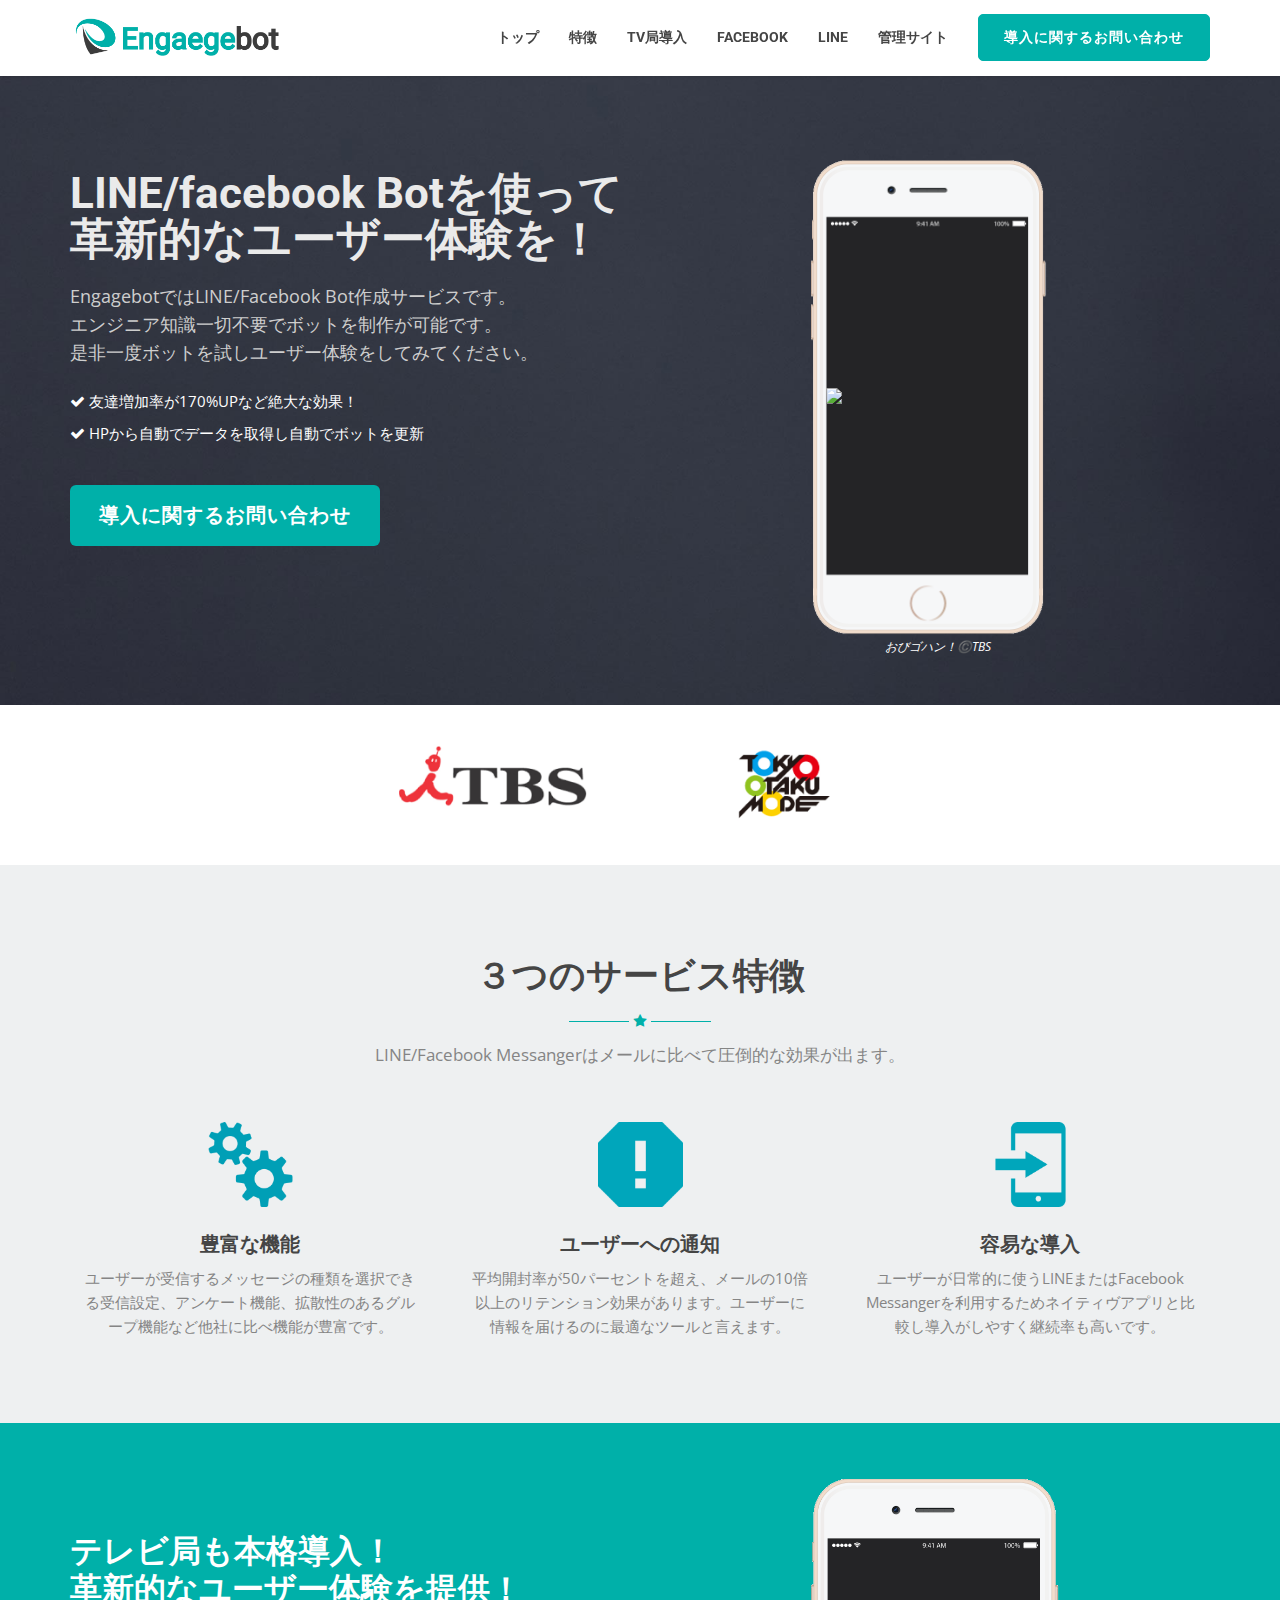
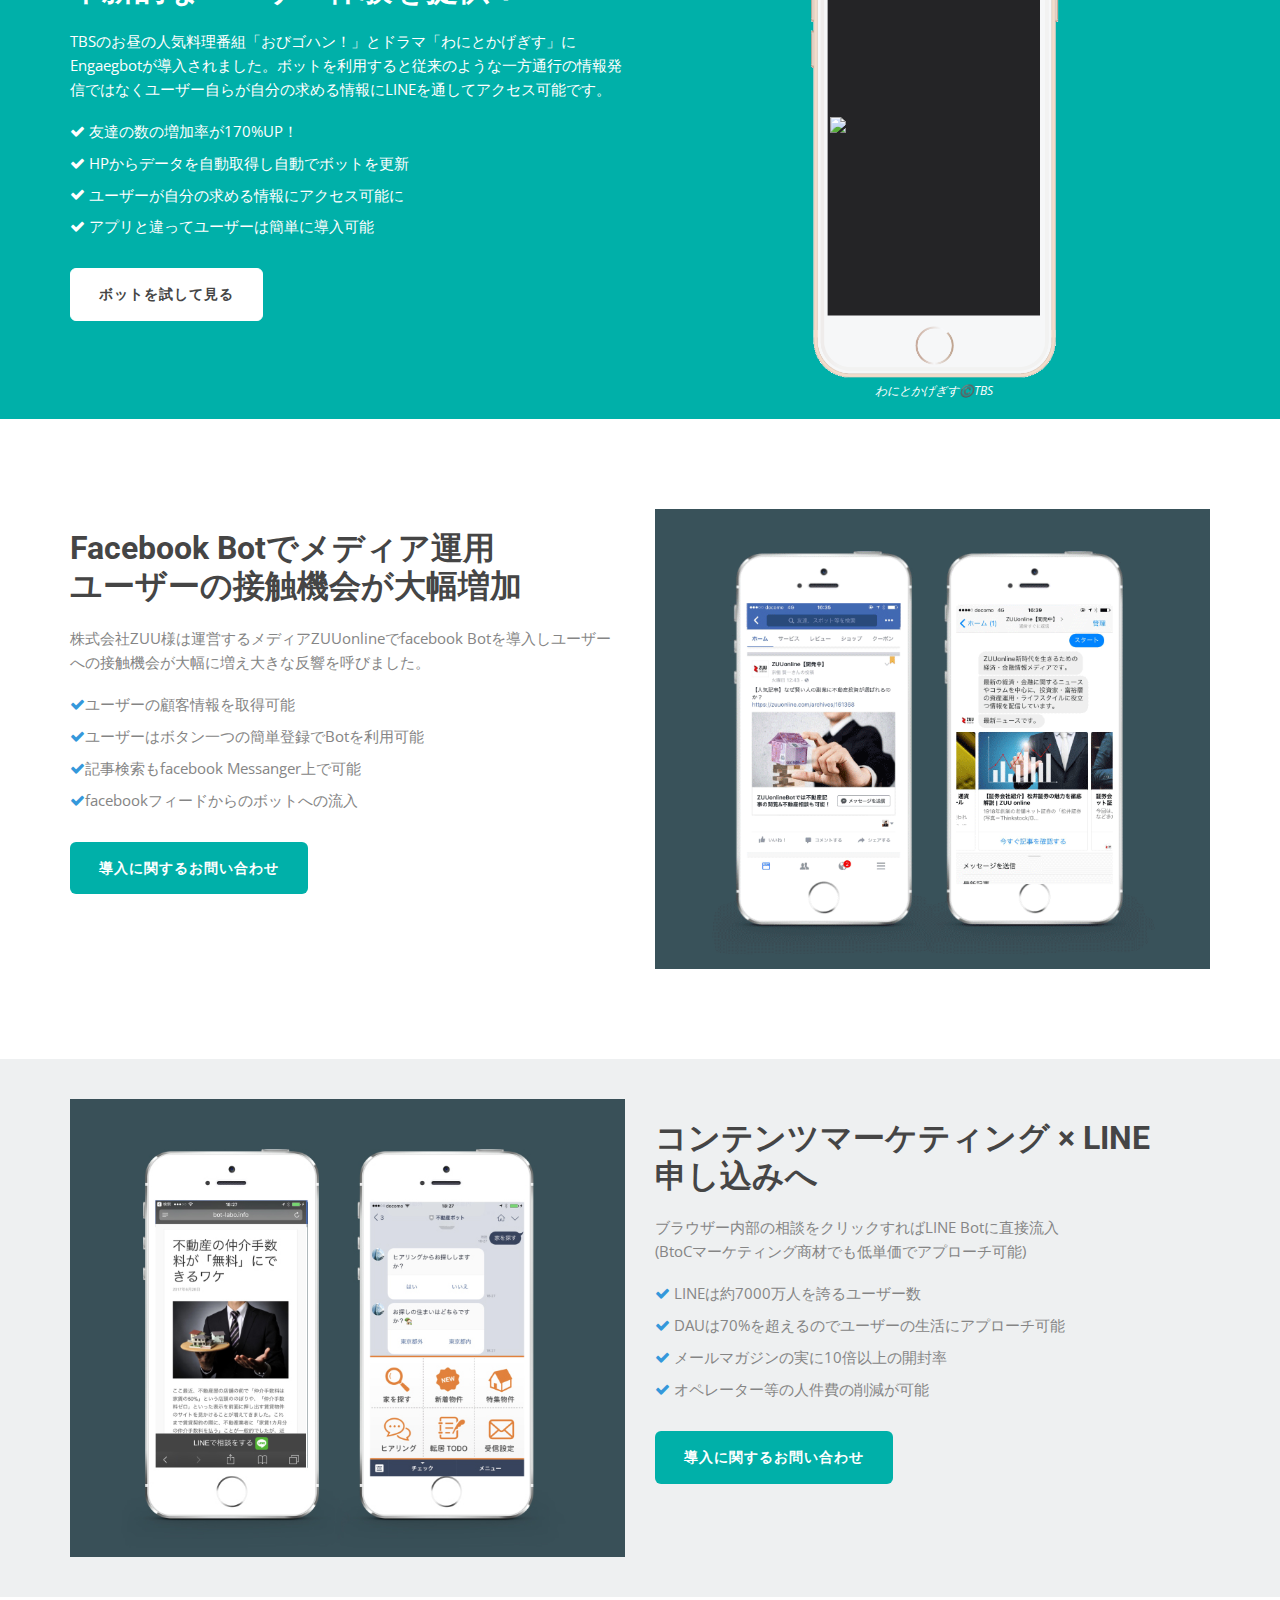
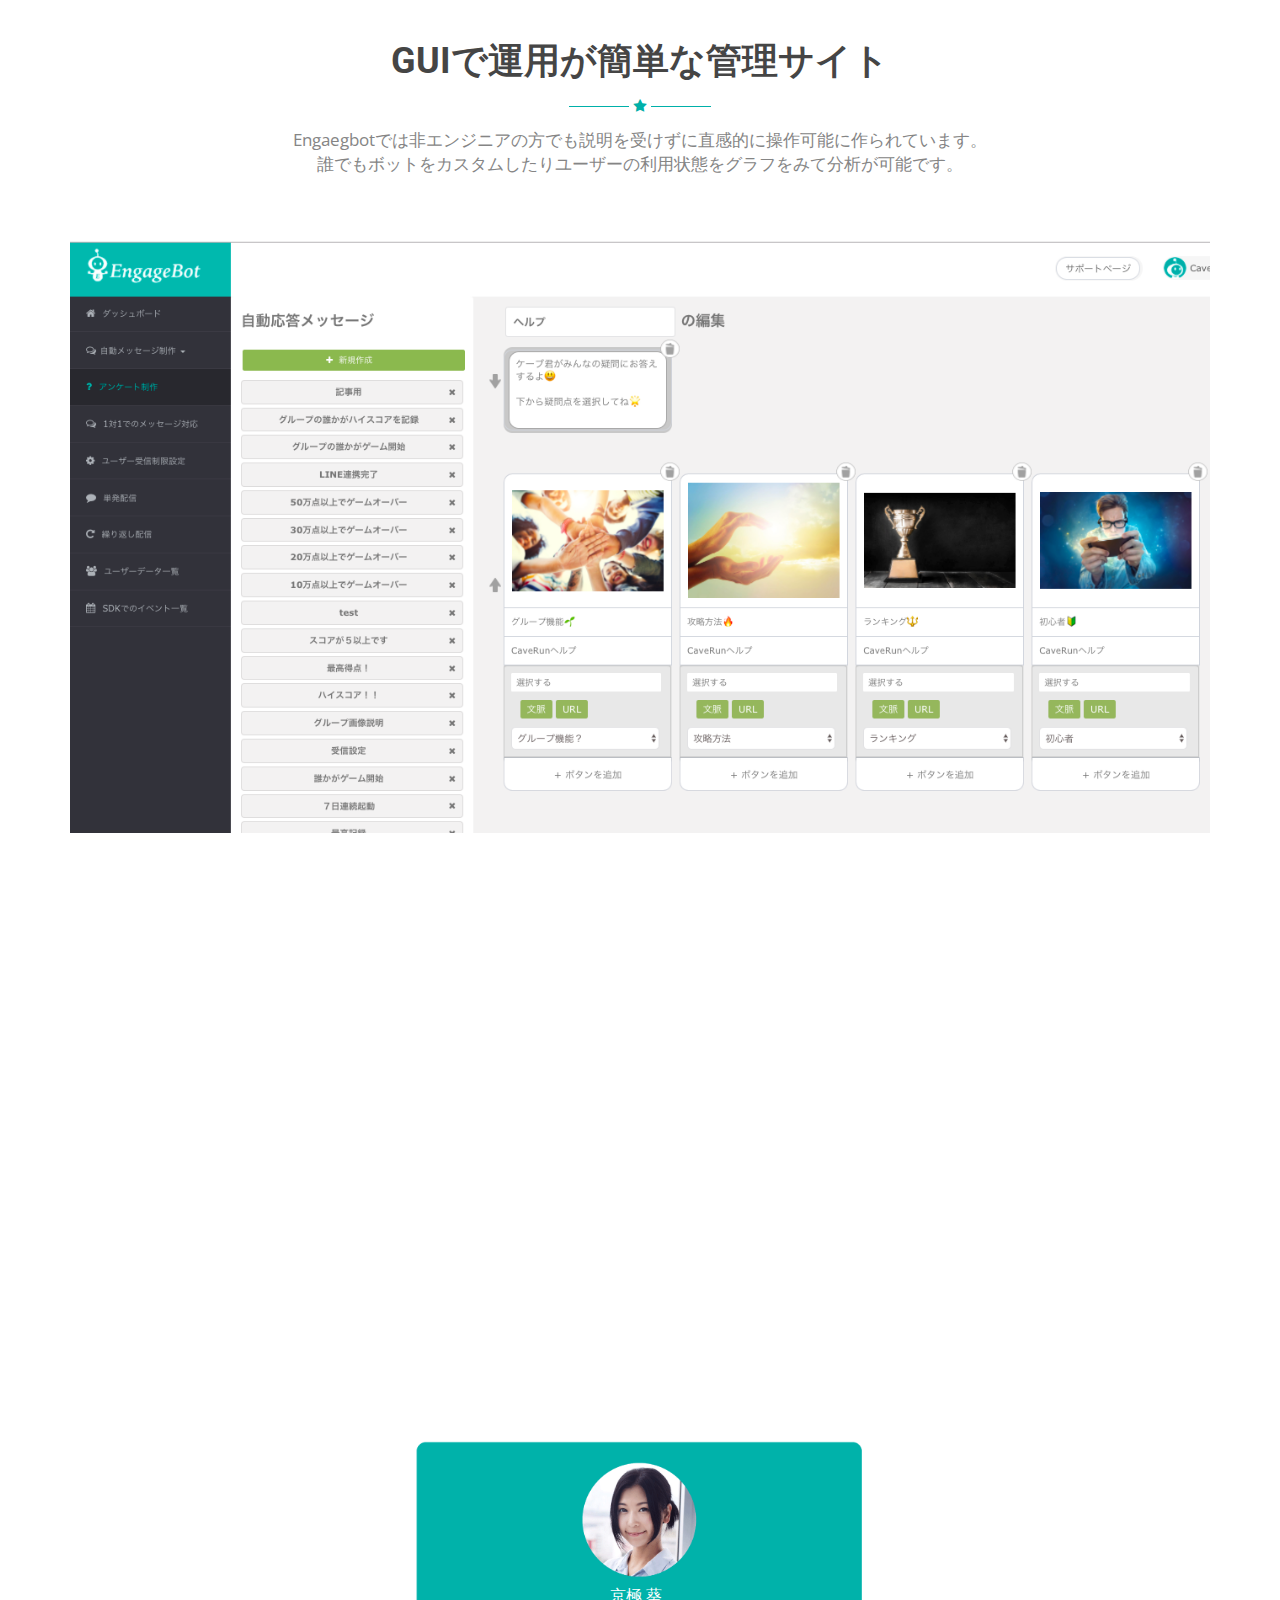
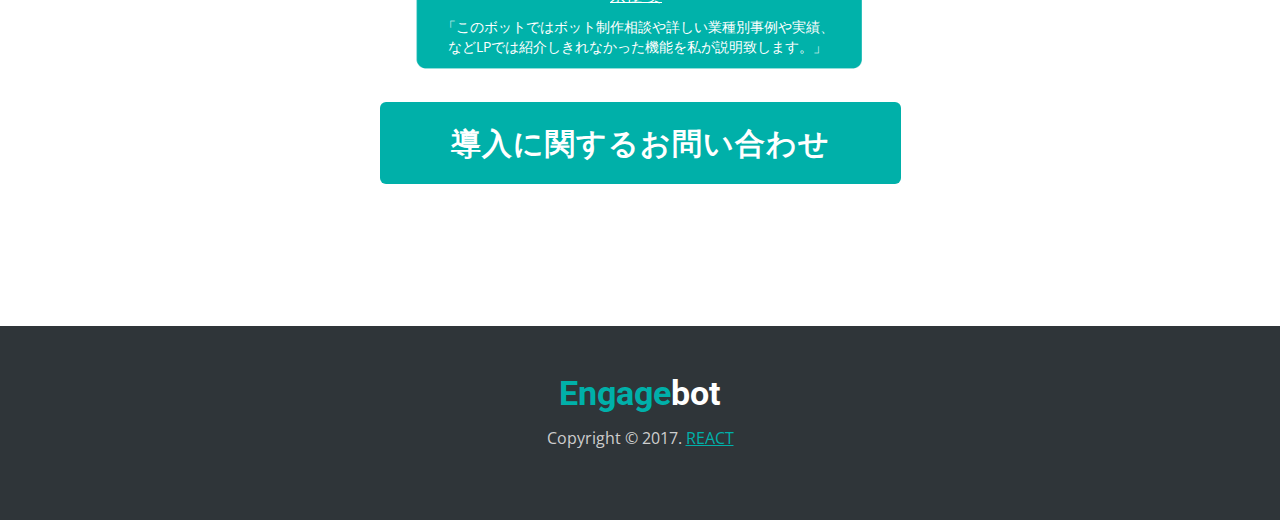
==== commit 36d11f19: "[修正]葵ちゃん個所&ヘッダー" ====
--- a/index.html
+++ b/index.html
@@ -32,6 +32,17 @@
       <script src="js/html5shiv.js"></script>
       <script src="js/respond.min.js"></script>
     <![endif]-->
+
+    <script>
+  (function(i,s,o,g,r,a,m){i['GoogleAnalyticsObject']=r;i[r]=i[r]||function(){
+  (i[r].q=i[r].q||[]).push(arguments)},i[r].l=1*new Date();a=s.createElement(o),
+  m=s.getElementsByTagName(o)[0];a.async=1;a.src=g;m.parentNode.insertBefore(a,m)
+  })(window,document,'script','https://www.google-analytics.com/analytics.js','ga');
+
+  ga('create', 'UA-105084498-1', 'auto');
+  ga('send', 'pageview');
+
+</script>
 
   <!--headerIncludes-->
 <!-- Hotjar Tracking Code for http://www.engage-bot.asia/ -->
@@ -72,9 +83,7 @@
 
     if (_ua.Mobile) {
       document.write("");
-
-      window.location = "http://worldtest.sakura.ne.jp/stage-landingpage/smartphone.html";
-
+      window.location = "http://www.engage-bot.asia/smartphone.html";
     }
   </script>
 
@@ -119,7 +128,7 @@
               <li><a href="#home_wrapper">トップ</a></li>
               <!-- <li><a href="#features">導入企業</a></li> -->
               <li><a href="#portfolio">特徴</a></li>
-              <!-- <li><a href="#register">事例</a></li> -->
+              <li><a href="#home-wrapper">TV局導入</a></li>
               <li><a href="#team">Facebook</a></li>
               <li><a href="#blog">LINE</a></li>
               <!--                         <li><a href="#services">ユーザーの声</a></li> -->
@@ -1152,7 +1161,7 @@
             <h2 class="large-title white">興味を持たれた方は是非お問い合わせを！</h2>
 
             <p class="section-subtitle white">詳細情報をfacebook Botを通して閲覧可能です。</p>
-            <img src="images/aoipicture.png" class="aoipicture">
+            <img src="images/aoipicture_new.png" class="aoipicture">
             <div class="aoiname">京極 葵</div>
 
             <div class="aoiwho">
@@ -1449,4 +1458,4 @@
 
   </body>
 
-</html>+</html>
--- a/css/style.css
+++ b/css/style.css
@@ -1997,14 +1997,14 @@
 
 .aoipicture{
 	width: 450px;
-	margin-left: 5px;
+	margin-left: 0px;
 }
 
 .aoiname{
 	color: white;
-	margin-top: -95px;
+	margin-top: -87px;
 	margin-bottom: 170px;
-	margin-left: -28px;
+	margin-left: -8px;
 	font-size: 16px;
   text-decoration:underline;
 }
@@ -2018,3 +2018,36 @@
 	font-size: 14px;
 	text-align: center;
 }
+
+
+.sumaho_big_aoi{
+	background-color:#00b2aa;
+	width: 100%;
+	height: 300px;
+	border-radius: 10px;
+
+}
+
+.sumaho_aoiname{
+	color: white;
+	margin: 5px 0 170px 0;
+	font-size: 18px;
+  text-decoration:underline;
+  font-weight: bold;
+}
+
+.sumaho_aoiwho{
+	color: white;
+	margin-top: -160px;
+	margin-bottom: 5px;
+	width: 93%;
+	margin-left:10px;
+	font-size: 14px;
+	text-align: center;
+}
+
+.aoipicture_sumaho{
+	width: 140px;
+	margin-top: 27px;
+
+}
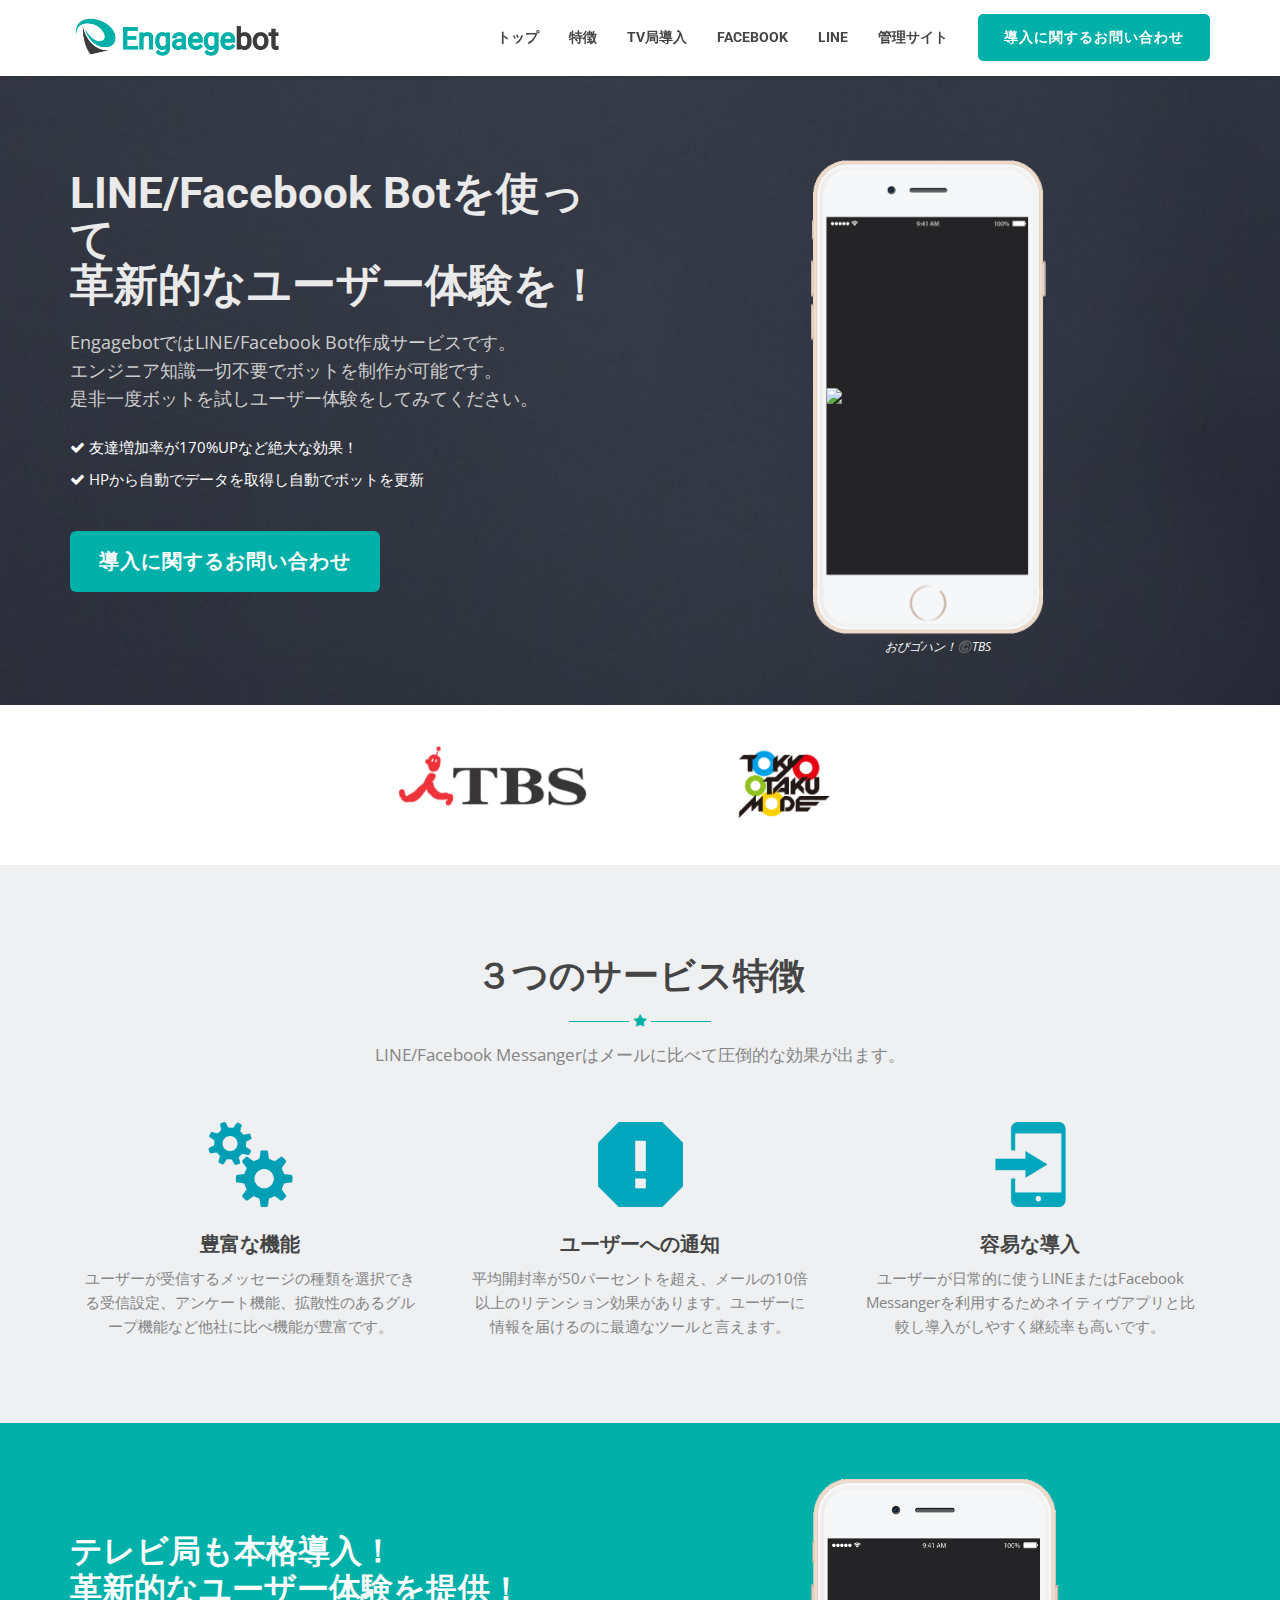
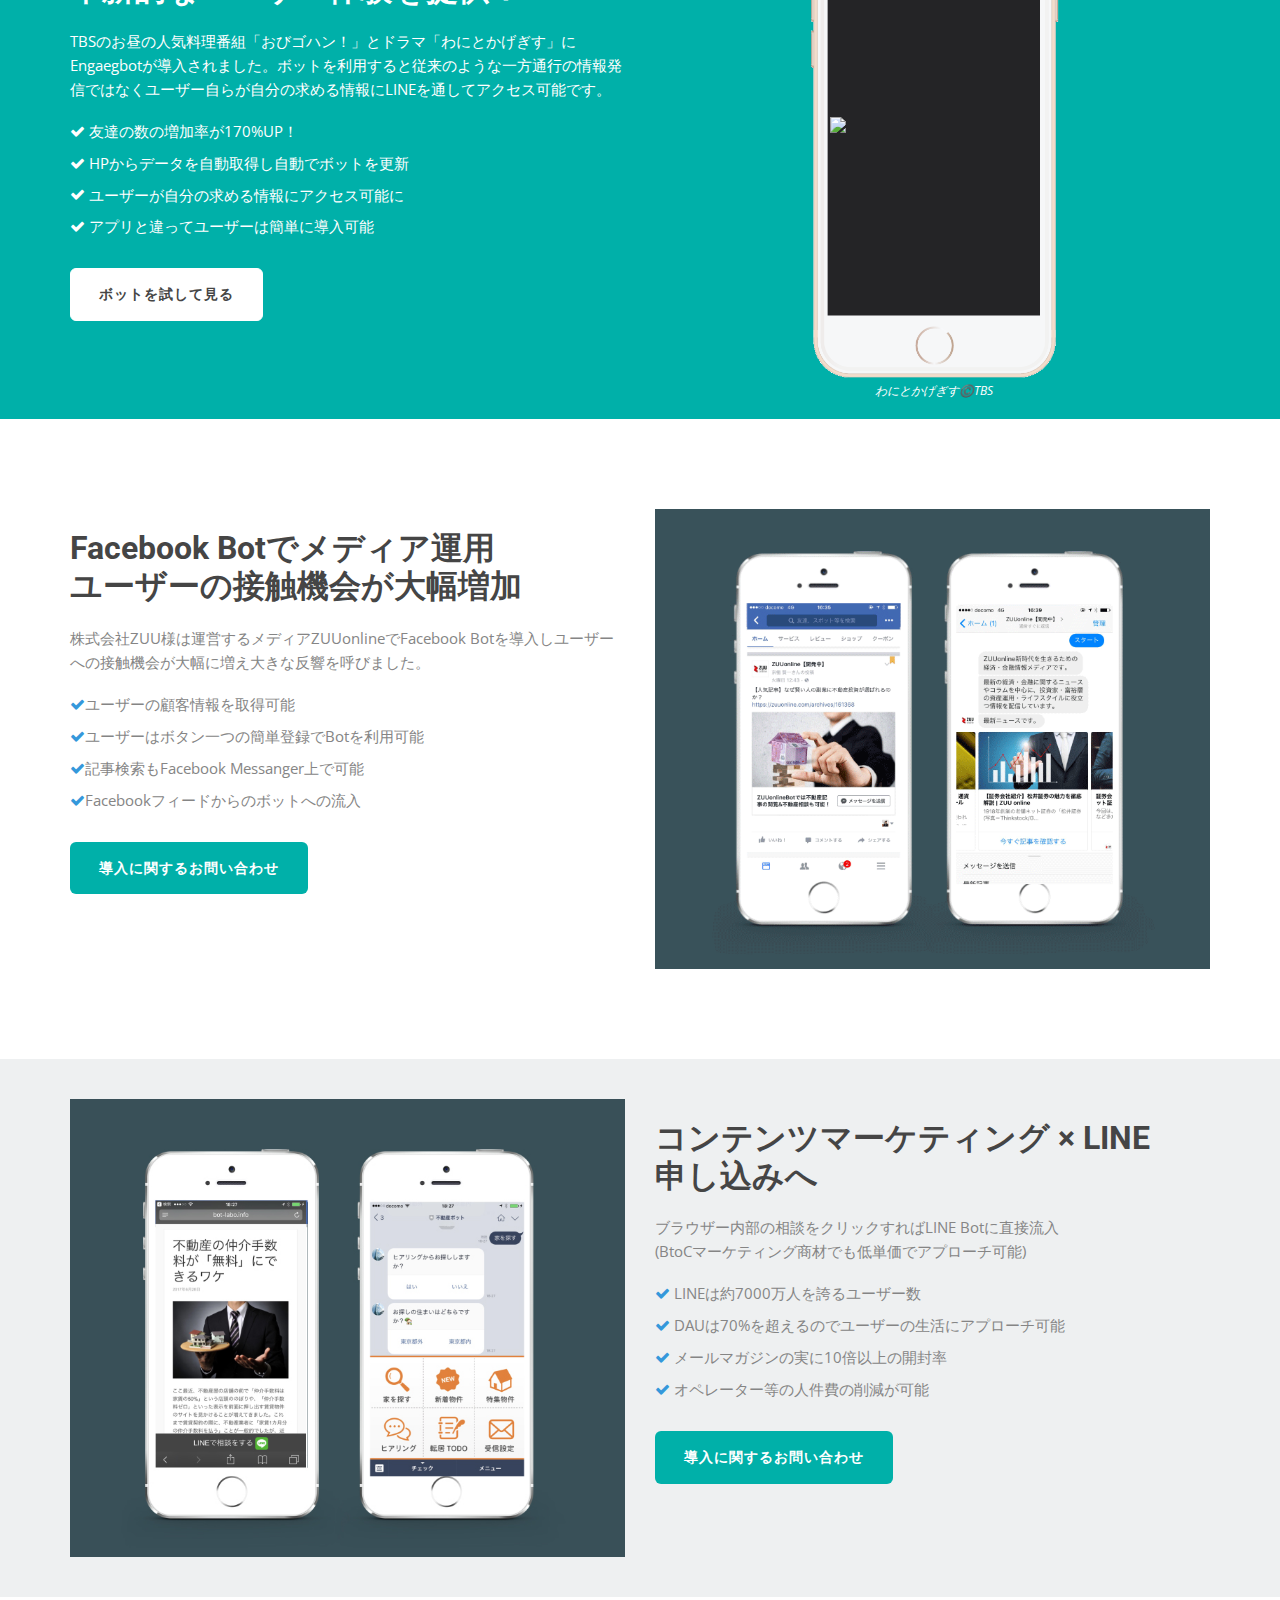
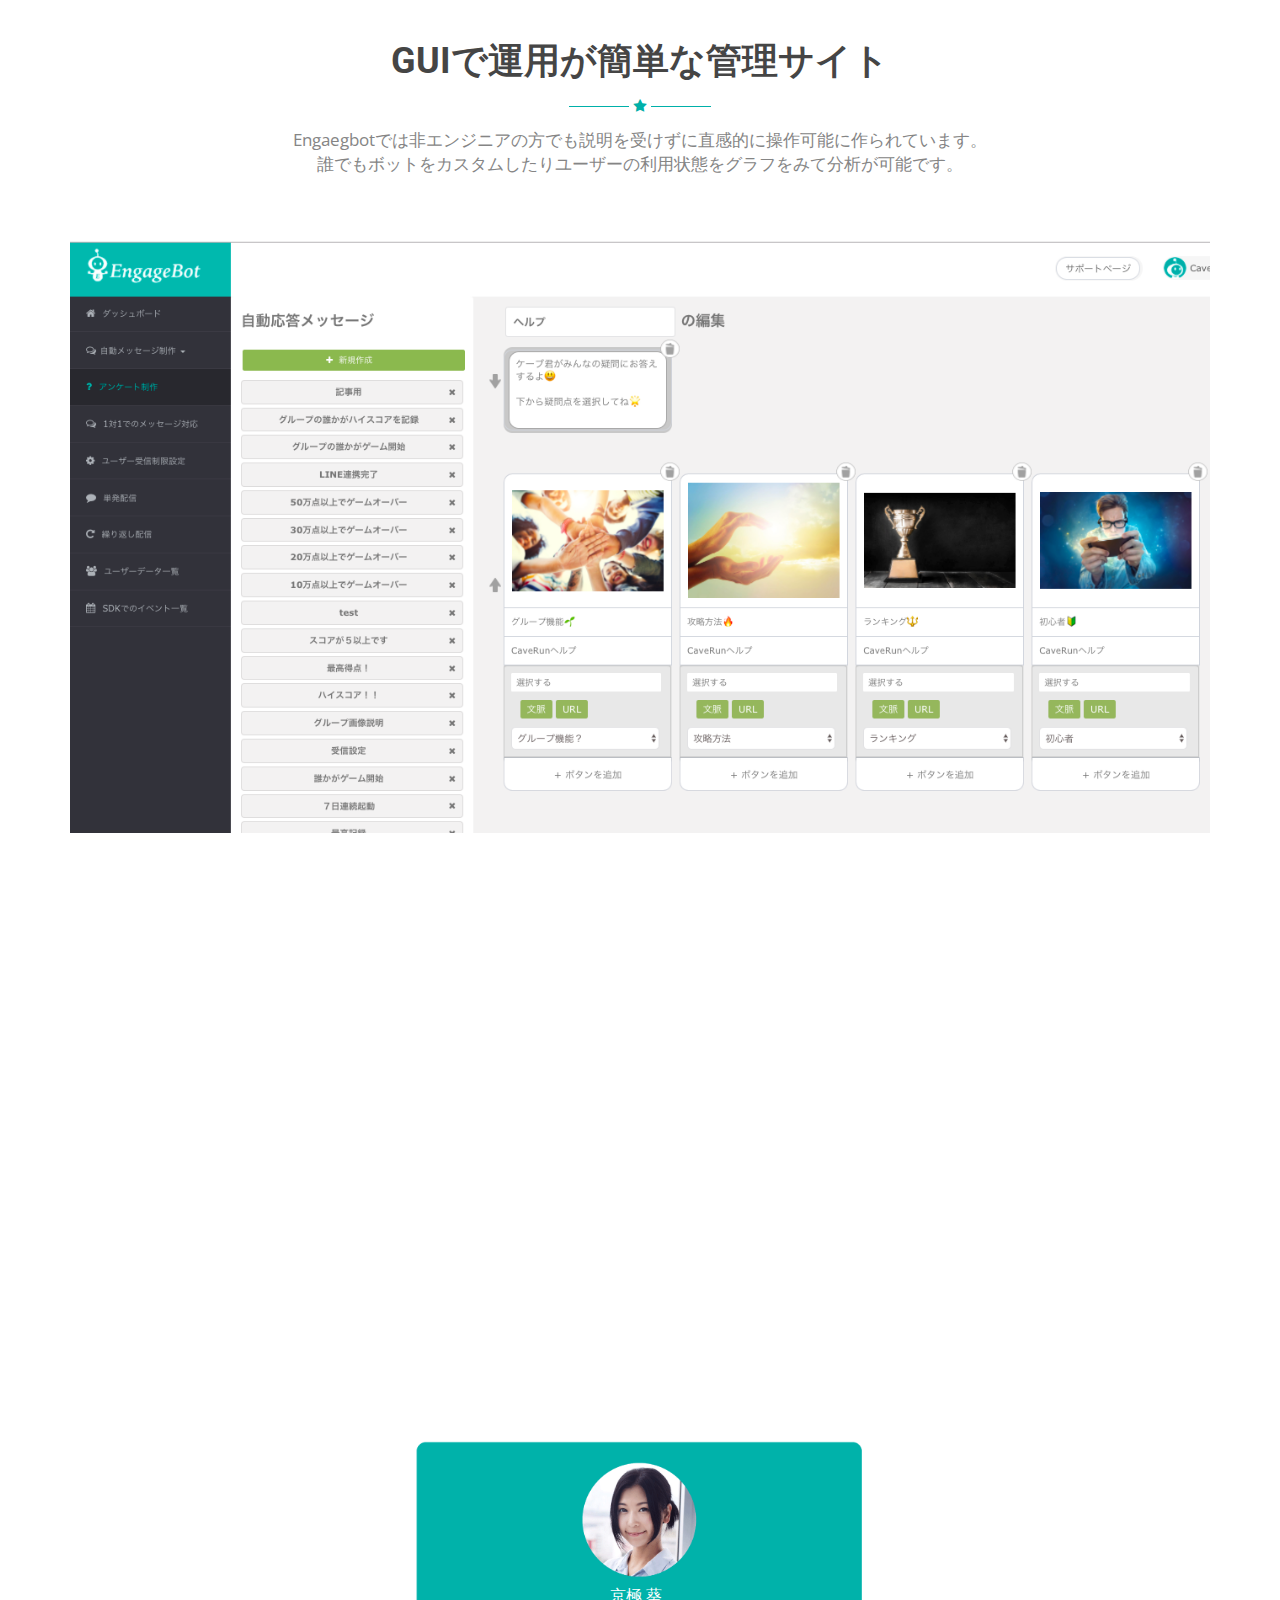
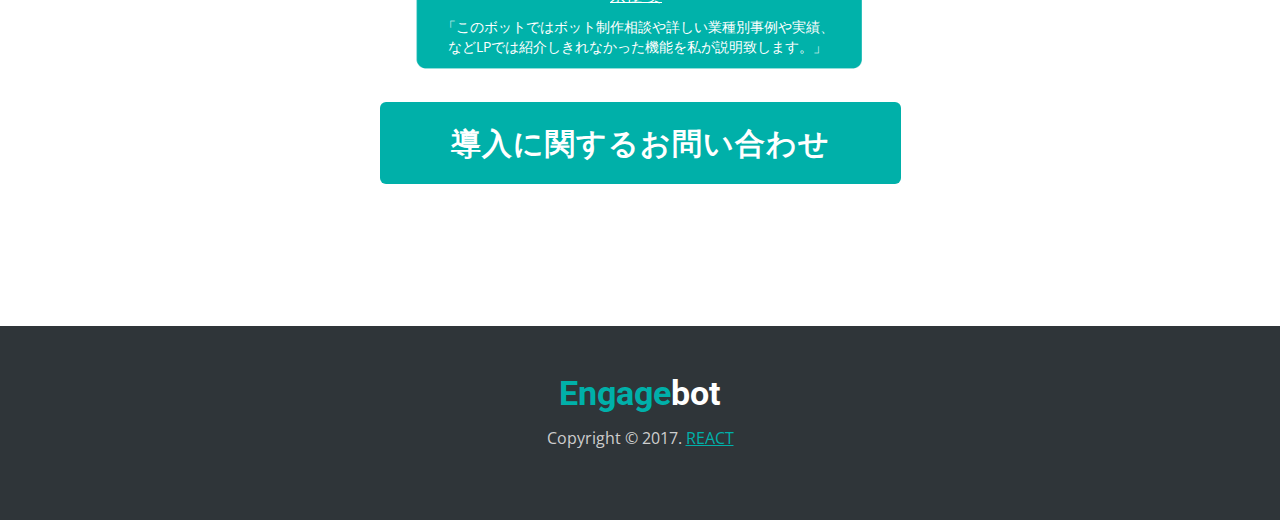
==== commit 81aadc1a: "[修正]"Facebook"の文頭が小文字になっていたのを大文字に修正" ====
--- a/index.html
+++ b/index.html
@@ -167,7 +167,7 @@
           <!--begin col-md-6-->
           <div class="col-md-6 padding-top-20" style="margin-top:-25px;">
 
-            <h1 class="home-title wow fadeIn" data-wow-delay="0.4s" style="font-size:44px;">LINE/facebook Botを使って<br>革新的なユーザー体験を！</h1>
+            <h1 class="home-title wow fadeIn" data-wow-delay="0.4s" style="font-size:44px;">LINE/Facebook Botを使って<br>革新的なユーザー体験を！</h1>
 
             <p class="home-subtitle wow fadeIn" data-wow-delay="0.8s">
               EngagebotではLINE/Facebook Bot作成サービスです。<br>エンジニア知識一切不要でボットを制作が可能です。<br> 是非一度ボットを試しユーザー体験をしてみてください。
@@ -424,12 +424,12 @@
         <div class="row">
           <div class="col-md-6 margin-top-10 margin-bottom-30">
             <h3 class="medium-title">Facebook Botでメディア運用</br>ユーザーの接触機会が大幅増加</h3>
-            <p>株式会社ZUU様は運営するメディアZUUonlineでfacebook Botを導入しユーザーへの接触機会が大幅に増え大きな反響を呼びました。</p>
+            <p>株式会社ZUU様は運営するメディアZUUonlineでFacebook Botを導入しユーザーへの接触機会が大幅に増え大きな反響を呼びました。</p>
             <ul class="features-list-dark">
               <li><i class="icon icon-check-mark blue"></i>ユーザーの顧客情報を取得可能</li>
               <li><i class="icon icon-check-mark blue"></i>ユーザーはボタン一つの簡単登録でBotを利用可能</li>
-              <li><i class="icon icon-check-mark blue"></i>記事検索もfacebook Messanger上で可能</li>
-              <li><i class="icon icon-check-mark blue"></i>facebookフィードからのボットへの流入</li>
+              <li><i class="icon icon-check-mark blue"></i>記事検索もFacebook Messanger上で可能</li>
+              <li><i class="icon icon-check-mark blue"></i>Facebookフィードからのボットへの流入</li>
             </ul>
             <a href="https://www.messenger.com/t/373547789730961" class="btn btn-lg btn-blue small">導入に関するお問い合わせ</a>
           </div>
@@ -1160,7 +1160,7 @@
 
             <h2 class="large-title white">興味を持たれた方は是非お問い合わせを！</h2>
 
-            <p class="section-subtitle white">詳細情報をfacebook Botを通して閲覧可能です。</p>
+            <p class="section-subtitle white">詳細情報をFacebook Botを通して閲覧可能です。</p>
             <img src="images/aoipicture_new.png" class="aoipicture">
             <div class="aoiname">京極 葵</div>
 
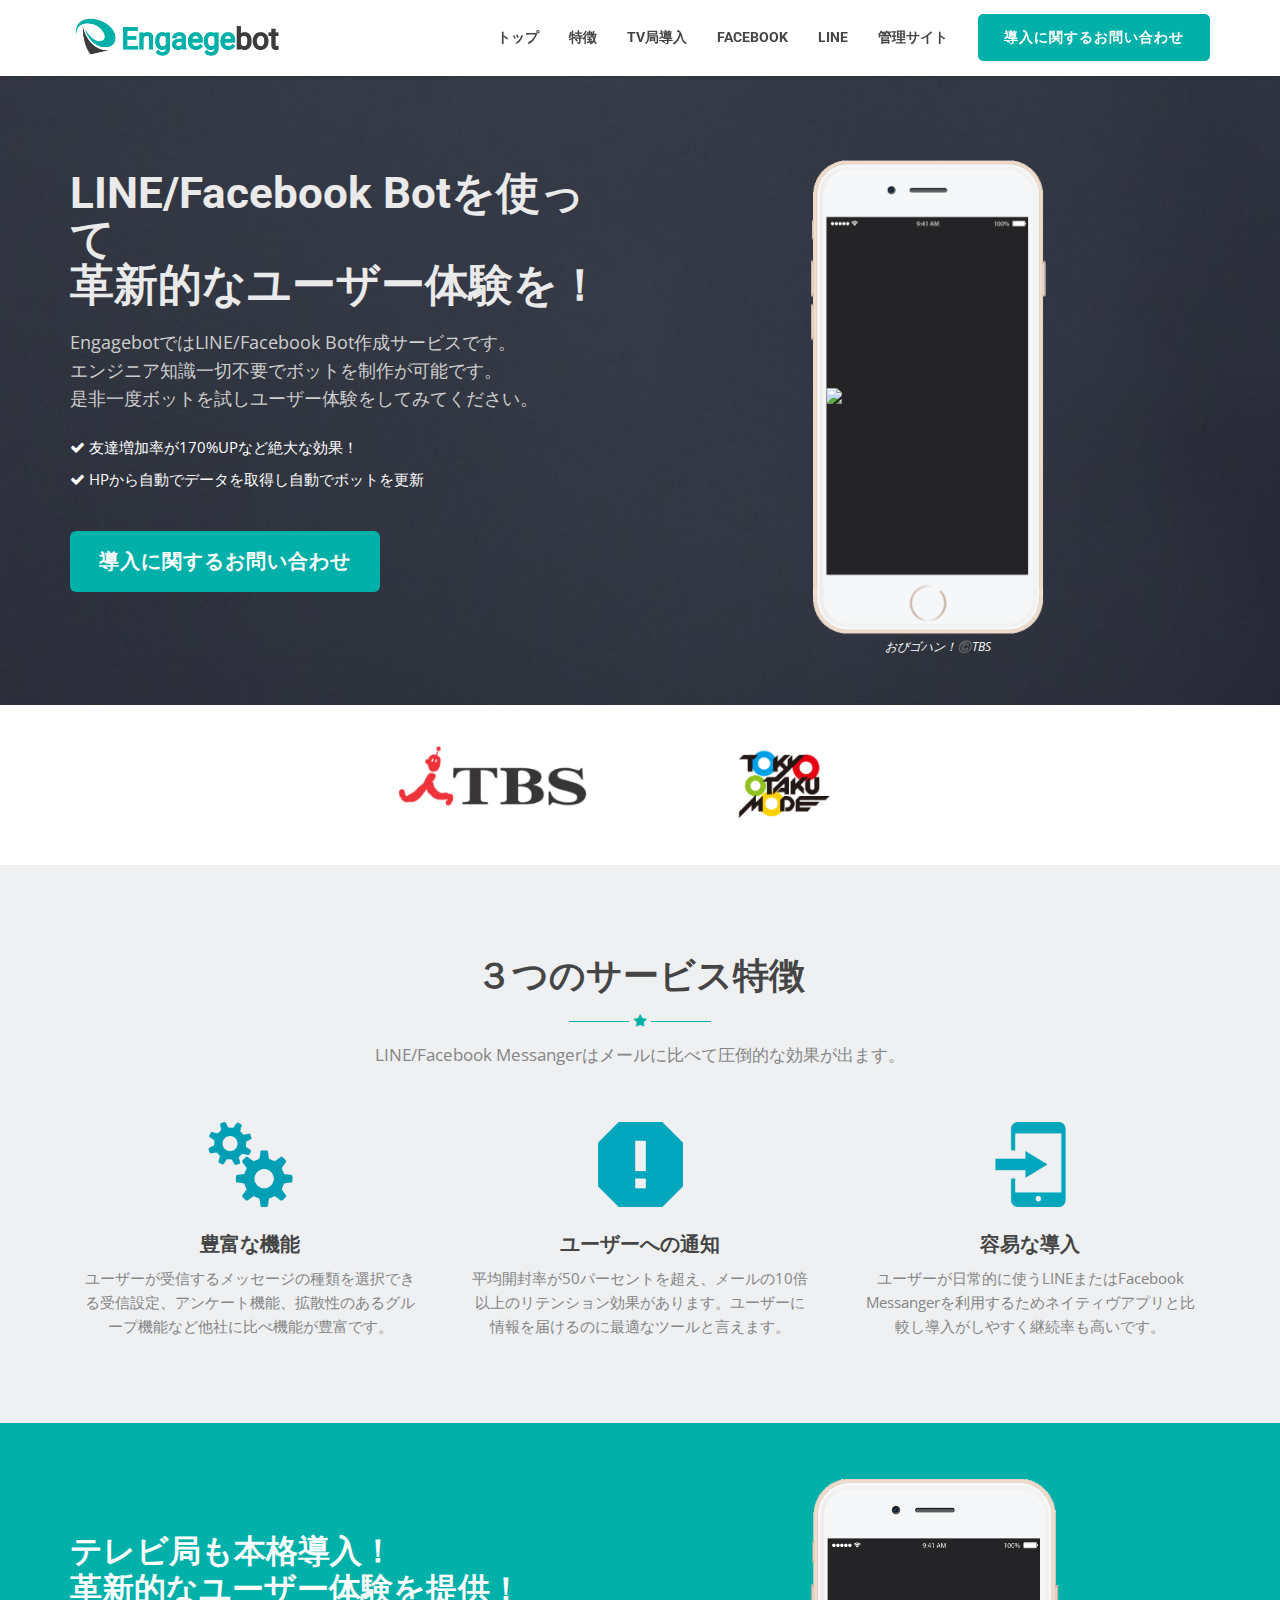
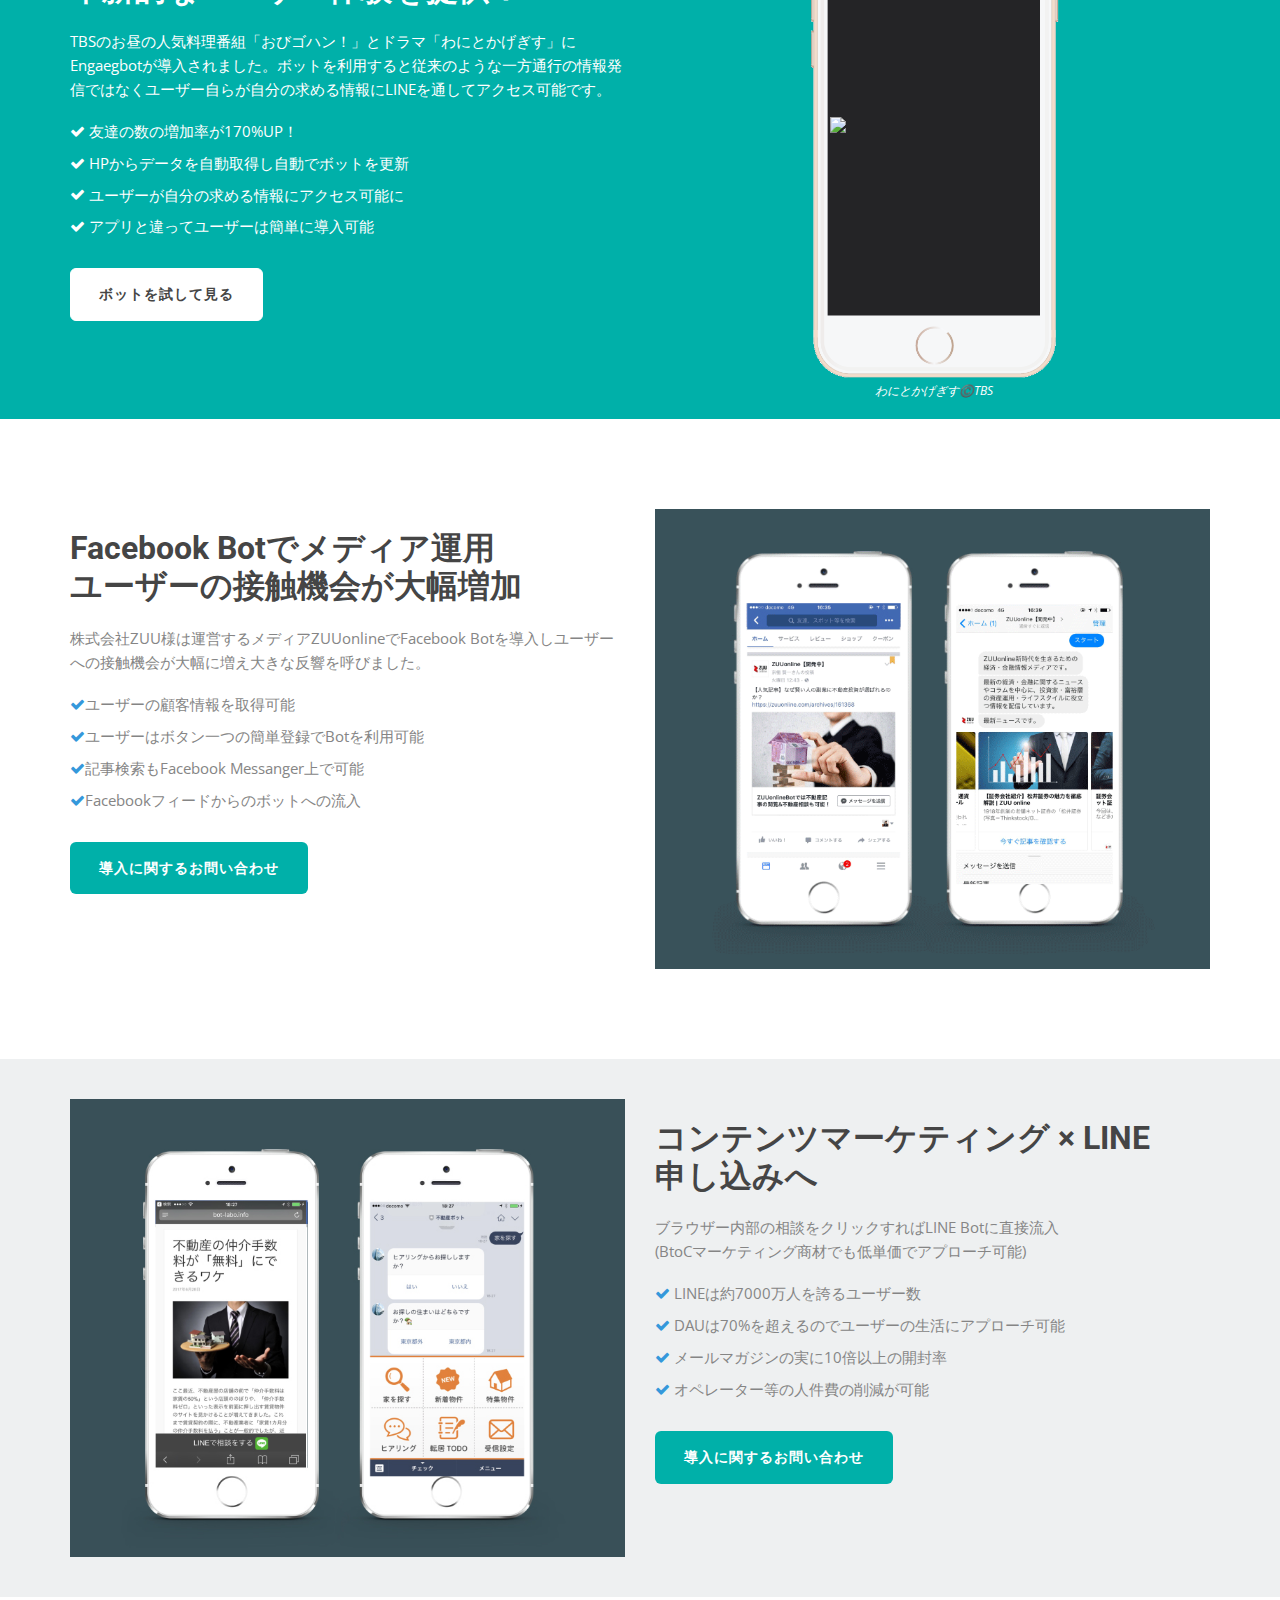
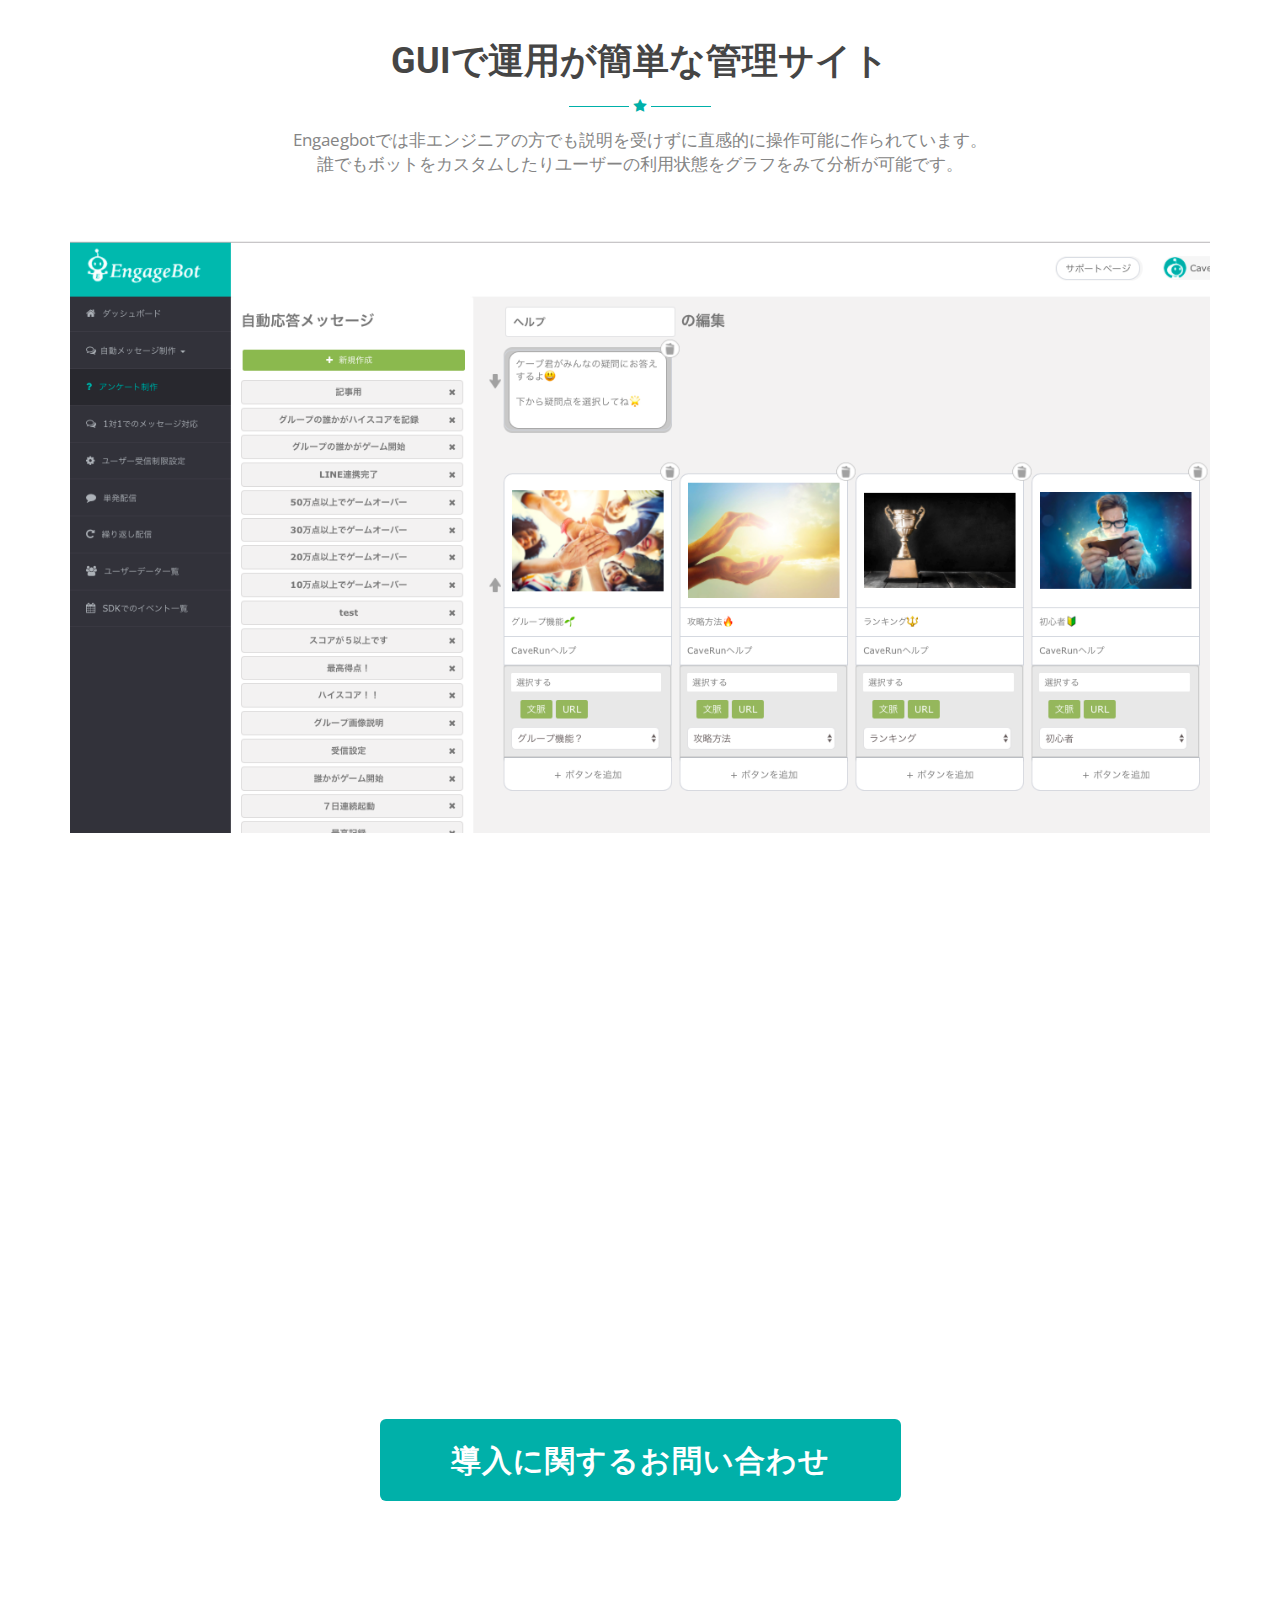
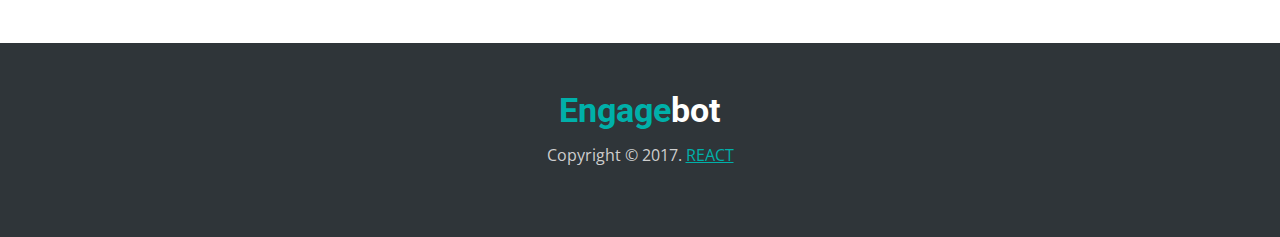
==== commit b68fc6e2: "[修正]お問い合わせをポップアップ式に変更" ====
--- a/index.html
+++ b/index.html
@@ -26,6 +26,8 @@
 
   <!-- Font Favicon -->
   <link rel="shortcut icon" href="images/favicon.ico">
+  <link rel="stylesheet" href="css/remodal.css">
+  <link rel="stylesheet" href="css/remodal-default-theme.css">
 
   <!-- HTML5 shim, for IE6-8 support of HTML5 elements. All other JS at the end of file. -->
   <!--[if lt IE 9]>
@@ -1155,23 +1157,33 @@
         <!--begin row-->
         <div class="row">
 
+
+
+
+
+        <div class="remodal" data-remodal-id="modal" data-remodal-options="hashTracking:false">
+          <button data-remodal-action="close" class="remodal-close"></button>
+          <h1>導入の検討</h1>
+          <div class="form_content">
+          <form action="mailto:info@react.tokyo" enctype="text/plain" method="post">
+          お名前<br><input type="text" class="name_input" name="email">
+          <br><br>
+          メールアドレス<br><input type="text" class="name_input" name="email">
+          <br><br>
+          本文<br><textarea class="input_content"></textarea>
+          </div>
+　　　　　　<div class="clear"></div>
+
+          </form>
+
+          <button data-remodal-action="cancel" class="remodal-cancel">キャンセル</button>
+          <button data-remodal-action="confirm" class="remodal-confirm">送信する</button>
+        </div>
           <!--begin col-md-6-->
           <div class="col-md-10 col-md-offset-1 text-center margin-top-110 margin-bottom-140">
 
             <h2 class="large-title white">興味を持たれた方は是非お問い合わせを！</h2>
-
-            <p class="section-subtitle white">詳細情報をFacebook Botを通して閲覧可能です。</p>
-            <img src="images/aoipicture_new.png" class="aoipicture">
-            <div class="aoiname">京極 葵</div>
-
-            <div class="aoiwho">
-              「このボットではボット制作相談や詳しい業種別事例や実績、<br> などLPでは紹介しきれなかった機能を私が説明致します。」
-            </div>
-
-
-            <br>
-
-            <a href="https://www.messenger.com/t/373547789730961" class="btn btn-lg btn-blue margin-top-20 scrool final">導入に関するお問い合わせ</a><br>
+            <a data-remodal-target="modal" href="https://www.messenger.com/t/373547789730961" class="btn btn-lg btn-blue margin-top-20 scrool final">導入に関するお問い合わせ</a><br>
           </div>
           <!--end col-md-6-->
 
@@ -1451,6 +1463,7 @@
     <script src="js/wow.js"></script>
     <script src="js/custom.js"></script>
     <script src="js/plugins.js"></script>
+    <script src="js/remodal.js"></script>
 
 
 
--- a/css/style.css
+++ b/css/style.css
@@ -2051,3 +2051,25 @@
 	margin-top: 27px;
 
 }
+
+.form_content{
+	text-align: left;
+	margin-left: 150px;
+}
+
+.name_input{
+	width: 320px;
+}
+
+.input_content{
+	border: #cccccc solid 1px;
+	border-radius: 0px;
+	width: 320px;
+	height: 150px;
+	margin-bottom: 20px;
+	color: black;
+}
+
+.clear {
+    clear:both;　/*floatの解除、ここがポイント*/
+}
--- a/css/remodal.css
+++ b/css/remodal.css
@@ -0,0 +1,79 @@
+/* ==========================================================================
+   Remodal's necessary styles
+   ========================================================================== */
+
+/* Hide scroll bar */
+
+html.remodal-is-locked {
+  overflow: hidden;
+
+  touch-action: none;
+}
+
+/* Anti FOUC */
+
+.remodal,
+[data-remodal-id] {
+  display: none;
+}
+
+/* Necessary styles of the overlay */
+
+.remodal-overlay {
+  position: fixed;
+  z-index: 9999;
+  top: -5000px;
+  right: -5000px;
+  bottom: -5000px;
+  left: -5000px;
+
+  display: none;
+}
+
+/* Necessary styles of the wrapper */
+
+.remodal-wrapper {
+  position: fixed;
+  z-index: 10000;
+  top: 0;
+  right: 0;
+  bottom: 0;
+  left: 0;
+
+  display: none;
+  overflow: auto;
+
+  text-align: center;
+
+  -webkit-overflow-scrolling: touch;
+}
+
+.remodal-wrapper:after {
+  display: inline-block;
+
+  height: 100%;
+  margin-left: -0.05em;
+
+  content: "";
+}
+
+/* Fix iPad, iPhone glitches */
+
+.remodal-overlay,
+.remodal-wrapper {
+  backface-visibility: hidden;
+}
+
+/* Necessary styles of the modal dialog */
+
+.remodal {
+  position: relative;
+  outline: none;
+  margin-top: -50px;
+  border-radius: 3px;
+}
+
+.remodal-is-initialized {
+  /* Disable Anti-FOUC */
+  display: inline-block;
+}
--- a/css/remodal-default-theme.css
+++ b/css/remodal-default-theme.css
@@ -0,0 +1,242 @@
+/* ==========================================================================
+   Remodal's default mobile first theme
+   ========================================================================== */
+
+/* Default theme styles for the background */
+
+.remodal-bg.remodal-is-opening,
+.remodal-bg.remodal-is-opened {
+  filter: blur(3px);
+}
+
+/* Default theme styles of the overlay */
+
+.remodal-overlay {
+  background: rgba(43, 46, 56, 0.9);
+}
+
+.remodal-overlay.remodal-is-opening,
+.remodal-overlay.remodal-is-closing {
+  animation-duration: 0.3s;
+  animation-fill-mode: forwards;
+}
+
+.remodal-overlay.remodal-is-opening {
+  animation-name: remodal-overlay-opening-keyframes;
+}
+
+.remodal-overlay.remodal-is-closing {
+  animation-name: remodal-overlay-closing-keyframes;
+}
+
+/* Default theme styles of the wrapper */
+
+.remodal-wrapper {
+  padding: 10px 10px 0;
+}
+
+/* Default theme styles of the modal dialog */
+
+.remodal {
+  box-sizing: border-box;
+  width: 100%;
+  margin-bottom: 10px;
+  padding: 35px;
+
+  transform: translate3d(0, 0, 0);
+
+  color: #2b2e38;
+  background: #fff;
+}
+
+.remodal.remodal-is-opening,
+.remodal.remodal-is-closing {
+  animation-duration: 0.3s;
+  animation-fill-mode: forwards;
+}
+
+.remodal.remodal-is-opening {
+  animation-name: remodal-opening-keyframes;
+}
+
+.remodal.remodal-is-closing {
+  animation-name: remodal-closing-keyframes;
+}
+
+/* Vertical align of the modal dialog */
+
+.remodal,
+.remodal-wrapper:after {
+  vertical-align: middle;
+}
+
+/* Close button */
+
+.remodal-close {
+  position: absolute;
+  top: 0;
+  left: 0;
+
+  display: block;
+  overflow: visible;
+
+  width: 35px;
+  height: 35px;
+  margin: 0;
+  padding: 0;
+
+  cursor: pointer;
+  transition: color 0.2s;
+  text-decoration: none;
+
+  color: #95979c;
+  border: 0;
+  outline: 0;
+  background: transparent;
+}
+
+.remodal-close:hover,
+.remodal-close:focus {
+  color: #2b2e38;
+}
+
+.remodal-close:before {
+  font-family: Arial, "Helvetica CY", "Nimbus Sans L", sans-serif !important;
+  font-size: 25px;
+  line-height: 35px;
+
+  position: absolute;
+  top: 0;
+  left: 0;
+
+  display: block;
+
+  width: 35px;
+
+  content: "\00d7";
+  text-align: center;
+}
+
+/* Dialog buttons */
+
+.remodal-confirm,
+.remodal-cancel {
+  font: inherit;
+
+  display: inline-block;
+  overflow: visible;
+
+  min-width: 110px;
+  margin: 0;
+  padding: 12px 0;
+
+  cursor: pointer;
+  transition: background 0.2s;
+  text-align: center;
+  vertical-align: middle;
+  text-decoration: none;
+
+  border: 0;
+  outline: 0;
+}
+
+.remodal-confirm {
+  color: #fff;
+  background: #81c784;
+}
+
+.remodal-confirm:hover,
+.remodal-confirm:focus {
+  background: #66bb6a;
+}
+
+.remodal-cancel {
+  color: #fff;
+  background: #e57373;
+}
+
+.remodal-cancel:hover,
+.remodal-cancel:focus {
+  background: #ef5350;
+}
+
+/* Remove inner padding and border in Firefox 4+ for the button tag. */
+
+.remodal-confirm::-moz-focus-inner,
+.remodal-cancel::-moz-focus-inner,
+.remodal-close::-moz-focus-inner {
+  padding: 0;
+
+  border: 0;
+}
+
+/* Keyframes
+   ========================================================================== */
+
+@keyframes remodal-opening-keyframes {
+  from {
+    transform: scale(1.05);
+
+    opacity: 0;
+  }
+  to {
+    transform: none;
+
+    opacity: 1;
+
+    filter: blur(0);
+  }
+}
+
+@keyframes remodal-closing-keyframes {
+  from {
+    transform: scale(1);
+
+    opacity: 1;
+  }
+  to {
+    transform: scale(0.95);
+
+    opacity: 0;
+
+    filter: blur(0);
+  }
+}
+
+@keyframes remodal-overlay-opening-keyframes {
+  from {
+    opacity: 0;
+  }
+  to {
+    opacity: 1;
+  }
+}
+
+@keyframes remodal-overlay-closing-keyframes {
+  from {
+    opacity: 1;
+  }
+  to {
+    opacity: 0;
+  }
+}
+
+/* Media queries
+   ========================================================================== */
+
+@media only screen and (min-width: 641px) {
+  .remodal {
+    max-width: 700px;
+  }
+}
+
+/* IE8
+   ========================================================================== */
+
+.lt-ie9 .remodal-overlay {
+  background: #2b2e38;
+}
+
+.lt-ie9 .remodal {
+  width: 700px;
+}
